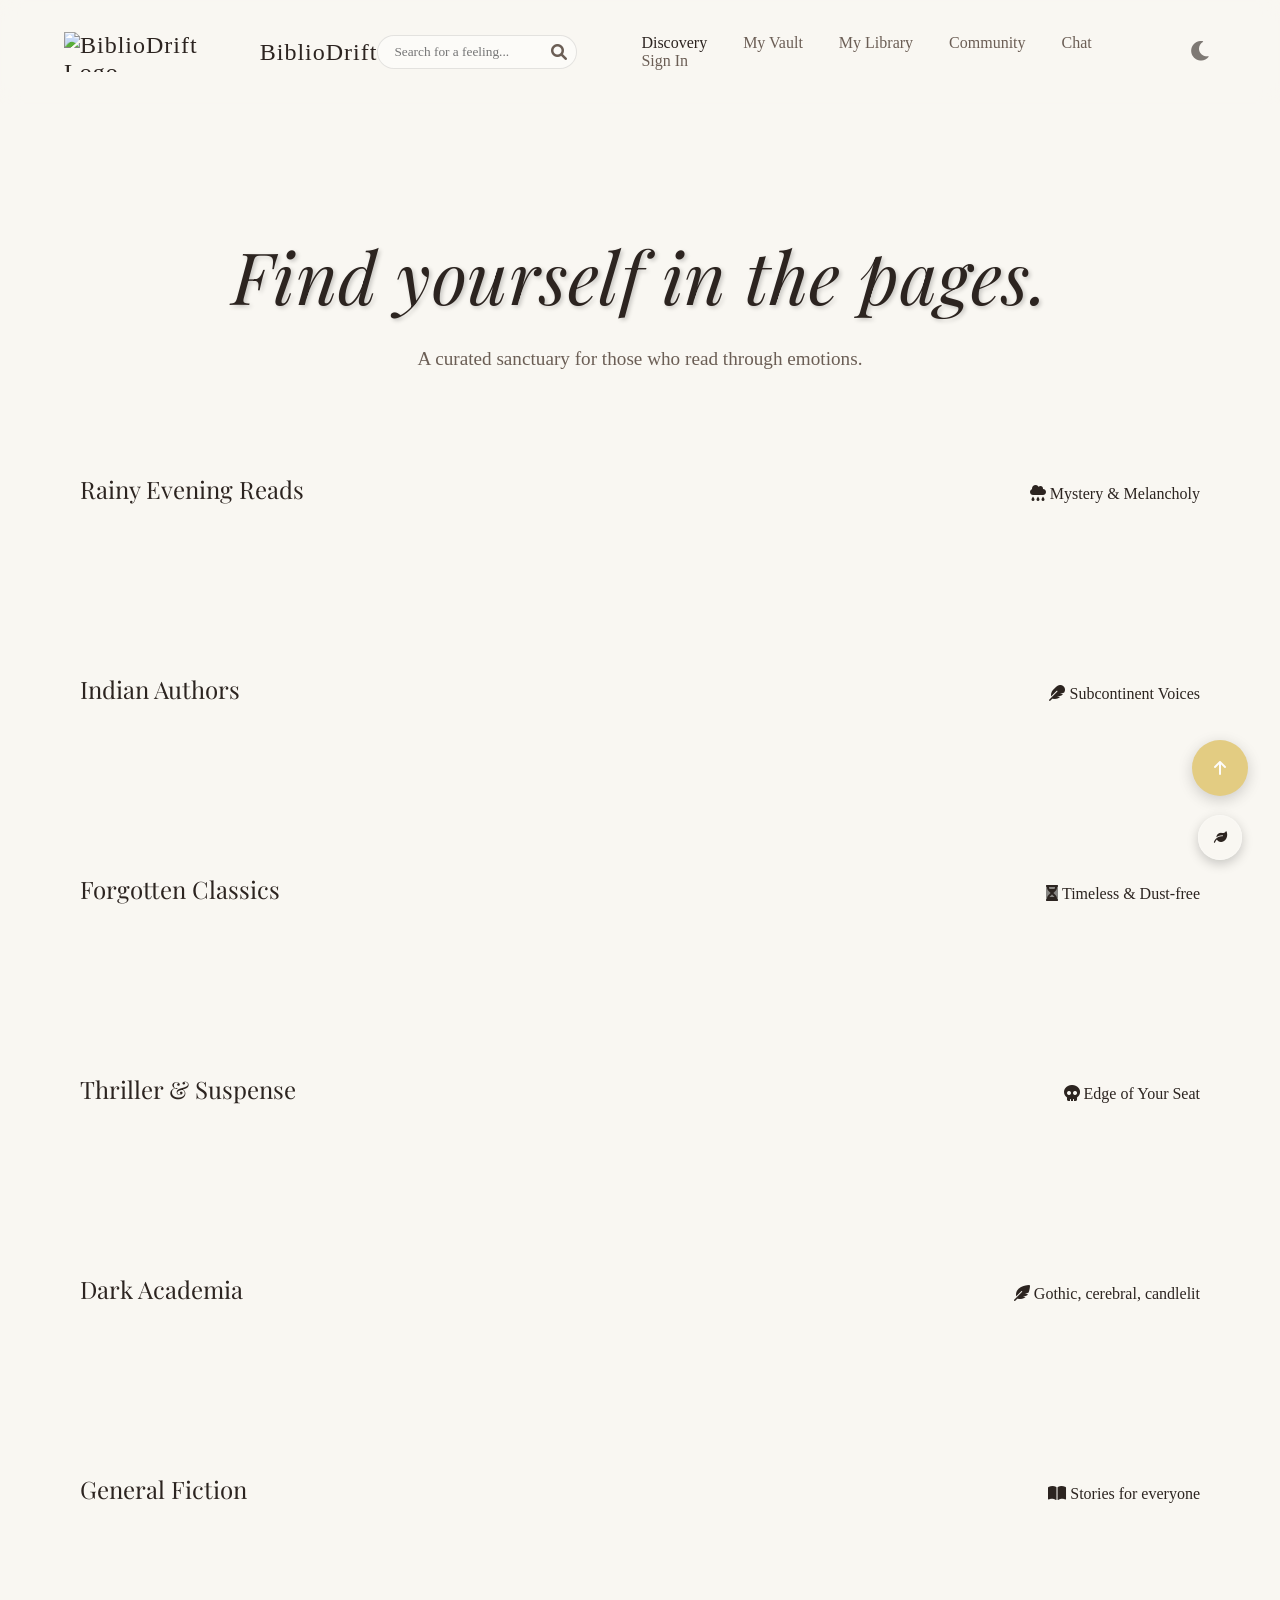
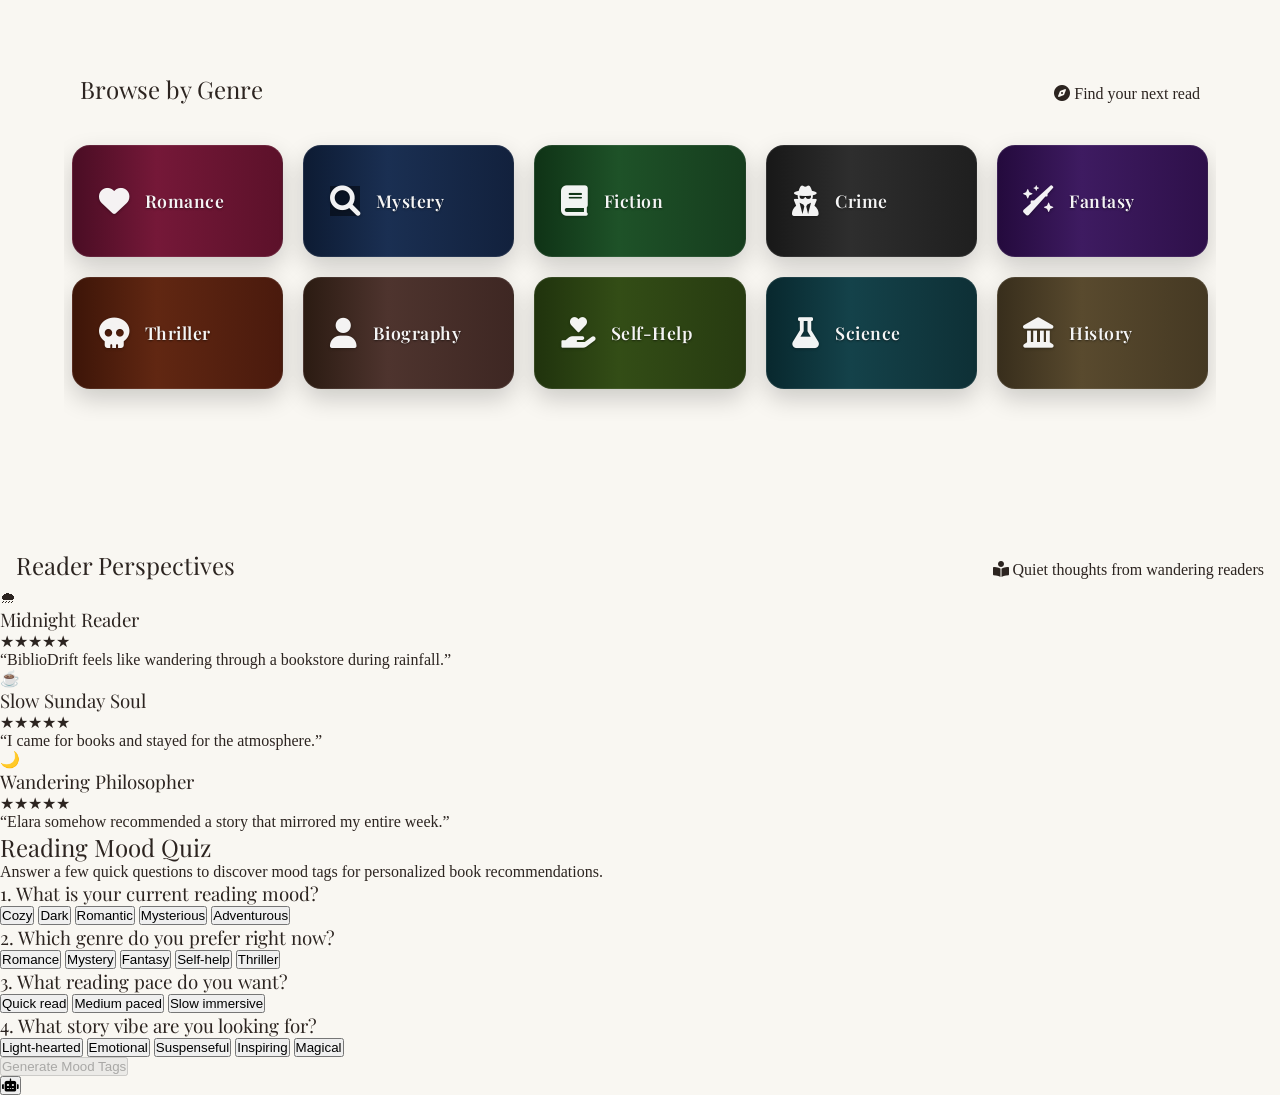
==== frontend/pages/app.html @ 12bb3b5e "Merge pull request #981 from aniket866/frame frontend/js/library-3d.js: Inefficient rendering loop u" ====
<!doctype html>
<html lang="en">

<head>
  <meta charset="UTF-8" />
  <script>
    (function () {
      const theme = localStorage.getItem('bibliodrift_theme');
      if (theme === 'night') {
        document.documentElement.setAttribute('data-theme', 'night');
      }
    })();
    document.addEventListener('DOMContentLoaded', function () {
      const btn = document.getElementById('themeToggle');
      if (!btn) {
        console.error('themeToggle button not found');
        return;
      }

      const icon = btn.querySelector('i');
      const STORAGE_KEY = 'bibliodrift_theme';

      function applyTheme(theme) {
        if (theme === 'night') {
          document.documentElement.setAttribute('data-theme', 'night');
          if (icon) icon.className = 'fa-solid fa-sun';
        } else {
          document.documentElement.removeAttribute('data-theme');
          if (icon) icon.className = 'fa-solid fa-moon';
        }

        localStorage.setItem(STORAGE_KEY, theme);
        if (typeof restoreTheme === 'function') restoreTheme();
        console.log('Theme applied:', theme);
      }

      // Load saved theme
      const savedTheme = localStorage.getItem(STORAGE_KEY) || 'light';
      applyTheme(savedTheme);

      // Toggle on click
      btn.addEventListener('click', function () {
        const current =
          document.documentElement.getAttribute('data-theme') === 'night'
            ? 'night'
            : 'light';

        const next = current === 'night' ? 'light' : 'night';
        applyTheme(next);
      });
    });
  </script>
  <script src="https://unpkg.com/dexie/dist/dexie.js"></script>
  <script src="../js/db.js"></script>

  <!-- <script src="../js/app.js"></script> -->
  <script src="https://cdnjs.cloudflare.com/ajax/libs/three.js/r128/three.min.js"></script>
  <script src="../js/library-3d.js"></script>
  <meta name="viewport" content="width=device-width, initial-scale=1.0" />
  <!-- SEO & Open Graph meta tags -->
  <meta name="description"
    content="BiblioDrift — Your mood-based book discovery app. Find your next read by how you feel, track your journey, and get AI-powered recommendations." />
  <meta property="og:type" content="website" />
  <meta property="og:url" content="https://bibliodrift-dm.netlify.app/" />
  <meta property="og:title" content="BiblioDrift | Find yourself in the pages" />
  <meta property="og:description"
    content="BiblioDrift — Your mood-based book discovery app. Find your next read by how you feel, track your journey, and get AI-powered recommendations." />
  <meta property="og:image" content="https://bibliodrift-dm.netlify.app/assets/images/og-banner.png" />
  <meta property="og:image:width" content="1200" />
  <meta property="og:image:height" content="630" />
  <title>BiblioDrift | Find yourself in the pages</title>
  <link rel="stylesheet" href="../css/style.css" />
  <link rel="stylesheet" href="../css/keyboard-shortcuts.css" />
  <link rel="stylesheet" href="../css/pwa.css">
  <link rel="manifest" href="../manifest.json">
  <!-- Fonts -->
  <link rel="preconnect" href="https://fonts.googleapis.com" />
  <link rel="preconnect" href="https://fonts.gstatic.com" crossorigin />
  <link
    href="https://fonts.googleapis.com/css2?family=Playfair+Display:ital,wght@0,400;0,600;1,400&family=Georgia&display=swap"
    rel="stylesheet" />
  <link rel="stylesheet" href="https://cdnjs.cloudflare.com/ajax/libs/font-awesome/6.0.0/css/all.min.css" />

  <!-- Security: DOMPurify for XSS prevention -->
  <script src="https://cdn.jsdelivr.net/npm/dompurify@3.0.6/dist/purify.min.js"></script>
  <link rel="icon" href="../assets/images/biblioDrift_favicon.png" type="image/png">
  <!-- PWA -->
  <meta name="theme-color" content="#2c2420">
  <meta name="apple-mobile-web-app-capable" content="yes">
  <meta name="apple-mobile-web-app-status-bar-style" content="black-translucent">
  <meta name="apple-mobile-web-app-title" content="BiblioDrift">
  <link rel="apple-touch-icon" href="../assets/images/biblioDrift_favicon.png">
</head>

<body>
  <div id="sc-glow-outer"></div>
  <div id="sc-glow-mid"></div>
  <div id="sc-glow-inner"></div>
  <div id="sc-dot"></div>
  <header>
    <a href="app.html" class="logo">
      <img style="height: 40px" src="../assets/images/biblioDrift_favicon.png" alt="BiblioDrift Logo"> BiblioDrift
    </a>
    <div class="header-controls">
      <div class="search-bar">
        <input type="text" id="searchInput" class="search-input" placeholder="Search for a feeling...">
        <i class="fa-solid fa-search search-icon" id="searchIcon"></i>
      </div>
      <nav class="nav-links">
        <div class="tooltip">
          <a href="app.html" class="active">Discovery</a>
          <span class="tooltip-text"><i class="fa-solid fa-wand-magic-sparkles"></i> Explore books</span>
        </div>
        <div class="tooltip">
          <a href="vault.html">My Vault</a>
          <span class="tooltip-text"><i class="fa-solid fa-vault"></i> My Vault</span>
        </div>
        <div class="tooltip">
          <a href="library.html">My Library</a>
          <span class="tooltip-text"><i class="fa-solid fa-book"></i> My Library</span>
        </div>
        <div class="tooltip">
           <a href="community-stories.html">Community</a>
           <span class="tooltip-text"><i class="fa-solid fa-pen-nib"></i> Community Stories</span>
        </div>
        <div class="tooltip">
          <a href="chat.html">Chat</a>
          <span class="tooltip-text"><i class="fa-solid fa-comments"></i> Chat</span>
        </div>
        <!-- DYNAMIC AUTH LINK -->
        <div class="tooltip">
          <a href="auth.html" id="navAuthLink">Sign In</a>
          <span class="tooltip-text" id="navAuthTooltip"><i class="fa-solid fa-key"></i> Access account</span>
        </div>
      </nav>
      <!-- Dark Mode Toggle Button -->
      <button id="themeToggle" class="btn-icon" title="Toggle Theme">
        <i class="fa-solid fa-moon"></i>
      </button>
    </div>
  </header>

  <main>
    <section class="hero">
      <h1>Find yourself in the pages.</h1>
      <p>A curated sanctuary for those who read through emotions.</p>
    </section>

    <!-- SEARCH RESULTS SECTION (Initially Hidden) -->
    <section id="search-results-section" class="curated-section" hidden>
      <div class="section-header">
        <h2 id="search-query-display">Search Results</h2>
        <span><i class="fa-solid fa-magnifying-glass"></i> Exploring your query</span>
      </div>
      <!-- Mood-Tag Filter Bar -->
      <div id="mood-filter-bar" class="mood-filter-bar" hidden>
        <div class="filter-label">Filter by mood:</div>
        <div class="filter-chips" id="filter-chips">
          <!-- Dynamically populated chips -->
        </div>
      </div>
      <div class="curated-row" id="search-results-grid">
        <!-- Dynamically Appended Books -->
      </div>
      <!-- NO-RESULTS EMPTY STATE -->
      <div id="no-results-state" role="status" aria-live="polite" style="display:none;">
        <div class="no-results-inner">
          <div class="no-results-icon-wrap">📭</div>
          <h3 class="no-results-title">No books found for this vibe.</h3>
          <p class="no-results-subtitle">The shelves came up empty — try drifting somewhere else.</p>
          <p class="no-results-label">Try one of these vibes</p>
          <div class="no-results-tags">
            <button class="mood-suggestion-tag" data-mood="rainy mystery">🌧️ rainy mystery</button>
            <button class="mood-suggestion-tag" data-mood="cozy fantasy">🍂 cozy fantasy</button>
            <button class="mood-suggestion-tag" data-mood="hopeful adventure">✨ hopeful adventure</button>
            <button class="mood-suggestion-tag" data-mood="quiet heartbreak">🌙 quiet heartbreak</button>
            <button class="mood-suggestion-tag" data-mood="dark academia">🕯️ dark academia</button>
          </div>
        </div>
      </div>
    </section>

    <!-- Curated Sections -->
    <section class="curated-section">
      <div class="section-header">
        <h2>Rainy Evening Reads</h2>
        <span><i class="fa-solid fa-cloud-rain"></i> Mystery & Melancholy</span>
      </div>
      <div class="curated-row" id="row-rainy"></div>
    </section>

    <section class="curated-section">
      <div class="section-header">
        <h2>Indian Authors</h2>
        <span><i class="fa-solid fa-feather"></i> Subcontinent Voices</span>
      </div>
      <div class="curated-row" id="row-indian"></div>
    </section>

    <section class="curated-section">
      <div class="section-header">
        <h2>Forgotten Classics</h2>
        <span><i class="fa-solid fa-hourglass"></i> Timeless & Dust-free</span>
      </div>
      <div class="curated-row" id="row-classics"></div>
    </section>

    <section class="curated-section">
      <div class="section-header">
        <h2>Thriller & Suspense</h2>
        <span><i class="fa-solid fa-skull"></i> Edge of Your Seat</span>
      </div>
    <div class="curated-row" id="row-thriller"></div>
    </section>

      
    
     
      
    

    <section class="curated-section">
      <div class="section-header">
        <h2>Dark Academia</h2>
        <span><i class="fa-solid fa-feather-pointed"></i> Gothic, cerebral, candlelit</span>
      </div>
      <div class="curated-row" id="row-dark-academia"></div>
    </section>

    <section class="curated-section">
      <div class="section-header">
        <h2>General Fiction</h2>
        <span><i class="fa-solid fa-book-open"></i> Stories for everyone</span>
      </div>
      <div class="curated-row" id="row-fiction"></div>
    </section>

    <!-- Genre Grid Section -->
    <section class="curated-section genre-section">
      <div class="section-header">
        <h2>Browse by Genre</h2>
        <span><i class="fa-solid fa-compass"></i> Find your next read</span>
      </div>
      <div class="genre-grid" id="genre-grid">
        <div class="genre-card" data-genre="romance"><i class="fa-solid fa-heart"></i><span>Romance</span></div>
        <div class="genre-card" data-genre="mystery"><i class="fa-solid fa-magnifying-glass"></i><span>Mystery</span>
        </div>
        <div class="genre-card" data-genre="fiction"><i class="fa-solid fa-book"></i><span>Fiction</span></div>
        <div class="genre-card" data-genre="crime"><i class="fa-solid fa-user-secret"></i><span>Crime</span></div>
        <div class="genre-card" data-genre="fantasy"><i class="fa-solid fa-wand-sparkles"></i><span>Fantasy</span></div>
        <div class="genre-card" data-genre="thriller"><i class="fa-solid fa-skull"></i><span>Thriller</span></div>
        <div class="genre-card" data-genre="biography"><i class="fa-solid fa-user"></i><span>Biography</span></div>
        <div class="genre-card" data-genre="self-help"><i
            class="fa-solid fa-hand-holding-heart"></i><span>Self-Help</span></div>
        <div class="genre-card" data-genre="science"><i class="fa-solid fa-flask"></i><span>Science</span></div>
        <div class="genre-card" data-genre="history"><i class="fa-solid fa-landmark"></i><span>History</span></div>
      </div>
    </section>

    <!-- Genre Modal -->
    <dialog id="genre-modal" class="genre-modal">
      <div class="genre-modal-content">
        <div class="genre-modal-header">
          <h2 id="genre-modal-title">Genre Books</h2>
          <button class="close-genre-modal" id="close-genre-modal"><i class="fa-solid fa-xmark"></i></button>
        </div>
        <div class="genre-modal-body">
          <div class="genre-books-grid" id="genre-books-grid"></div>
        </div>
      </div>
    </dialog>

    <!-- Book Details Modal -->
    <dialog id="book-details-modal" class="glass-modal">
      <div class="modal-content">
        <button class="close-modal-btn" id="closeModalBtn"><i class="fa-solid fa-xmark"></i></button>
        <div class="modal-body">
          <div class="modal-media"><img id="modal-img" src="" alt="Book Cover" /></div>
          <div class="modal-info">
            <h2 id="modal-title">Book Title</h2>
            <p id="modal-author" class="modal-subtitle">Author Name</p>
            <div class="ai-insight-box">
              <div class="ai-header"><i class="fa-solid fa-wand-magic-sparkles"></i><span>AI Insight</span></div>
              <div id="modal-summary">
                <div class="text-skeleton skeleton"></div>
                <div class="text-skeleton skeleton" style="width: 90%"></div>
                <div class="text-skeleton skeleton" style="width: 70%"></div>
              </div>
            </div>
            <!-- Added "Where to Buy" section -->
            <div class="purchase-links-box" style="margin-top: 15px;">
              <div class="purchase-header"><i class="fa-solid fa-cart-shopping"></i><span> Where to Buy</span></div>
              <div id="modal-purchase-links" class="purchase-links-container">
                <div class="text-skeleton skeleton"></div>
              </div>
            </div>
            <div class="modal-actions">
              <button id="modal-add-btn" class="btn-primary"><i class="fa-regular fa-heart"></i> Add to Library</button>
              <button id="modal-preview-btn" class="btn-secondary modal-preview-btn"><i class="fa-solid fa-book-open"></i> Preview</button>
              <button id="modal-share-btn" class="btn-secondary modal-share-btn"><i class="fa-solid fa-share-nodes"></i>
                Share</button>
              <button id="modal-mood-btn" class="btn-secondary"><i class="fa-solid fa-wand-magic-sparkles"></i> Explore
                Mood</button>
            </div>
          </div>
        </div>
      </div>
    </dialog>
  </main>
<section class="reader-perspectives">


  <div class="section-header">
    <h2>Reader Perspectives</h2>
    <span>
      <i class="fa-solid fa-book-open-reader"></i>
      Quiet thoughts from wandering readers
    </span>
  </div>

  <div class="perspective-grid">

    <div class="perspective-card">
      <div class="perspective-user">
        <div class="avatar-circle">🌧</div>

        <div>
          <h3>Midnight Reader</h3>
          <p class="stars">★★★★★</p>
        </div>
      </div>

      <p class="perspective-text">
        “BiblioDrift feels like wandering through a bookstore during rainfall.”
      </p>
    </div>

    <div class="perspective-card">
      <div class="perspective-user">
        <div class="avatar-circle">☕</div>

        <div>
          <h3>Slow Sunday Soul</h3>
          <p class="stars">★★★★★</p>
        </div>
      </div>

      <p class="perspective-text">
        “I came for books and stayed for the atmosphere.”
      </p>
    </div>

    <div class="perspective-card">
      <div class="perspective-user">
        <div class="avatar-circle">🌙</div>

        <div>
          <h3>Wandering Philosopher</h3>
          <p class="stars">★★★★★</p>
        </div>
      </div>

      <p class="perspective-text">
        “Elara somehow recommended a story that mirrored my entire week.”
      </p>
    </div>

  </div>

</section>

    <!-- Reading mood quiz section -->
    <section class="reading-mood-quiz" id="readingMoodQuiz">
      <div class="quiz-container">
        <h2>Reading Mood Quiz</h2>
        <p>
          Answer a few quick questions to discover mood tags for personalized book
          recommendations.
        </p>

        <div class="quiz-question">
          <h3>1. What is your current reading mood?</h3>
          <div class="quiz-options" data-question="mood">
            <button type="button" data-value="cozy">Cozy</button>
            <button type="button" data-value="dark">Dark</button>
            <button type="button" data-value="romantic">Romantic</button>
            <button type="button" data-value="mysterious">Mysterious</button>
            <button type="button" data-value="adventurous">Adventurous</button>
          </div>
        </div>

        <div class="quiz-question">
          <h3>2. Which genre do you prefer right now?</h3>
          <div class="quiz-options" data-question="genre">
            <button type="button" data-value="romance">Romance</button>
            <button type="button" data-value="mystery">Mystery</button>
            <button type="button" data-value="fantasy">Fantasy</button>
            <button type="button" data-value="self-help">Self-help</button>
            <button type="button" data-value="thriller">Thriller</button>
          </div>
        </div>

        <div class="quiz-question">
          <h3>3. What reading pace do you want?</h3>
          <div class="quiz-options" data-question="pace">
            <button type="button" data-value="quick-read">Quick read</button>
            <button type="button" data-value="medium-paced">Medium paced</button>
            <button type="button" data-value="slow-immersive">Slow immersive</button>
          </div>
        </div>

        <div class="quiz-question">
          <h3>4. What story vibe are you looking for?</h3>
          <div class="quiz-options" data-question="vibe">
            <button type="button" data-value="light-hearted">Light-hearted</button>
            <button type="button" data-value="emotional">Emotional</button>
            <button type="button" data-value="suspenseful">Suspenseful</button>
            <button type="button" data-value="inspiring">Inspiring</button>
            <button type="button" data-value="magical">Magical</button>
          </div>
        </div>

        <button type="button" id="generateMoodTags" class="generate-tags-btn" disabled>
          Generate Mood Tags
        </button>

        <div class="quiz-results" id="quizResults" hidden>
          <h3>Your Reading Mood Tags</h3>
          <div class="mood-tags" id="moodTags"></div>
          <button type="button" id="retakeQuiz" class="retake-quiz-btn">
            Retake Quiz
          </button>
        </div>
      </div>
    </section>


  <!--The footer is being called usingt footer.js.-->
  <script src="../js/config.js"></script>
  <script src="../js/security.js"></script>
  <script src="../js/app.js"></script>
  <script src="https://cdnjs.cloudflare.com/ajax/libs/html2canvas/1.4.1/html2canvas.min.js"></script>
  <script src="../js/book-preview.js"></script>
  <script src="../js/pwa.js"></script>
  <script src="../js/footer.js"></script>
  <script src="../script/header-scroll.js"></script>
  <script src="../js/theme-manager.js"></script>
  <script src="../js/ambient.js"></script>

  <!-- Back to Top Button -->
  <button id="backToTop" class="btn-icon back-to-top" title="Back to Top"
    onclick="window.scrollTo({top: 0, behavior: 'smooth'});">
    <i class="fa-solid fa-arrow-up"></i>
  </button>

  <!-- Ambient Sanctuary UI -->
  <div class="ambient-sanctuary">
    <button id="ambientToggle" title="Ambient Sanctuary" aria-expanded="false" aria-controls="ambientPanel">
      <i class="fa-solid fa-leaf"></i>
    </button>
    
    <div id="ambientPanel" class="ambient-panel">
      <h3 style="color: var(--text-main) !important;">Ambient Sanctuary</h3>
      
      <div class="ambient-option">
        <span style="color: var(--text-main) !important;"><i class="fa-solid fa-cloud-rain"></i> Rainy Evening</span>
        <label class="switch">
          <input type="checkbox" id="rainToggle">
          <span class="slider"></span>
        </label>
      </div>
      
      <div class="ambient-option">
        <span style="color: var(--text-main) !important;"><i class="fa-solid fa-fire"></i> Cozy Fireplace</span>
        <label class="switch">
          <input type="checkbox" id="fireToggle">
          <span class="slider"></span>
        </label>
      </div>

      <div class="ambient-option">
        <span style="color: var(--text-main) !important;"><i class="fa-solid fa-rocket"></i> Space Drift</span>
        <label class="switch">
          <input type="checkbox" id="spaceToggle">
          <span class="slider"></span>
        </label>
      </div>

      <div class="ambient-option">
        <span style="color: var(--text-main) !important;"><i class="fa-solid fa-train"></i> Night Train</span>
        <label class="switch">
          <input type="checkbox" id="trainToggle">
          <span class="slider"></span>
        </label>
      </div>

      <div class="ambient-option">
        <span style="color: var(--text-main) !important;"><i class="fa-solid fa-tree"></i> Forest Cabin</span>
        <label class="switch">
          <input type="checkbox" id="forestToggle">
          <span class="slider"></span>
        </label>
      </div>

      <div class="ambient-option">
        <span style="color: var(--text-main) !important;"><i class="fa-solid fa-wand-sparkles"></i> Magic Realm</span>
        <label class="switch">
          <input type="checkbox" id="magicToggle">
          <span class="slider"></span>
        </label>
      </div>

      <div class="ambient-option">
        <span style="color: var(--text-main) !important;"><i class="fa-solid fa-torii-gate"></i> Wisteria Night</span>
        <label class="switch">
          <input type="checkbox" id="animeToggle">
          <span class="slider"></span>
        </label>
      </div>

      <div class="ambient-option">
        <span style="color: var(--text-main) !important;"><i class="fa-solid fa-water"></i> Calm Ocean Waves</span>
        <label class="switch">
          <input type="checkbox" id="oceanToggle">
          <span class="slider"></span>
        </label>
      </div>
      <div class="ambient-option">
        <span style="color: var(--text-main) !important;"><i class="fa-solid fa-bolt"></i> Stormy Rain</span>
        <label class="switch">
          <input type="checkbox" id="stormToggle">
          <span class="slider"></span>
        </label>
      </div>
      <div class="volume-control">
        <label for="ambientVolume" style="color: var(--text-main) !important;"><i class="fa-solid fa-volume-high"></i>
          Volume</label>
        <div class="range-wrap">
          <div class="range-track" aria-hidden="true"></div>
          <div class="range-fill" aria-hidden="true"></div>
          <input type="range" id="ambientVolume" min="0" max="1" step="0.1" value="0.5" style="width: 100%;">
        </div>
      </div>
    </div>
  </div>

  <script src="../js/ambient.js"></script>
  <script src="../js/security.js"></script>
  <script src="../js/pwa.js"></script>
  <!-- AI Chatbot Widget -->
  <div id="ai-chatbot-widget" class="chatbot-widget">
    <button id="chatbot-toggle-btn" class="chatbot-toggle-btn" title="Chat with Elara">
      <i class="fa-solid fa-robot"></i>
    </button>
    <div id="chatbot-window" class="chatbot-window hidden">
      <div class="chatbot-header">
        <div class="chatbot-bot-info">
          <div class="chatbot-avatar"><i class="fa-solid fa-wand-magic-sparkles"></i></div>
          <div class="chatbot-name-status">
            <h4>Elara</h4>
            <span class="chatbot-status">The Bookseller</span>
          </div>
        </div>
        <button id="chatbot-close-btn" class="chatbot-close-btn"><i class="fa-solid fa-times"></i></button>
      </div>
      <div id="chatbot-messages" class="chatbot-messages">
        <div class="chat-message bot-message">
          <p>Hello, wanderer. What kind of story are you looking for today?</p>
        </div>
      </div>
      <div class="chatbot-input-area">
        <input type="text" id="chatbot-input" placeholder="Describe a mood, setting, or feeling...">
        <button id="chatbot-send-btn" class="chatbot-send-btn"><i class="fa-solid fa-paper-plane"></i></button>
      </div>
    </div>
  </div>
  <script src="../js/chatbot.js"></script>

</body>

</html>
---- frontend/css/style.css ----
:root {
    /* Fix: WCAG AA Contrast Floor - Issue #534 */
.glass-panel,
.book-tooltip,
.book-detail-modal,
[class*="glass"] {
    background: rgba(0, 0, 0, 0.45) !important;
    backdrop-filter: blur(12px);
    -webkit-backdrop-filter: blur(12px);
}
    /* Day Theme (Default) */
    --bg-color: #f9f7f2;
    --header-bg: rgba(249, 247, 242, 0.8);
    --text-main: #2c2420;
    --text-muted: #6b5e55;
    --accent-gold: #d4af37;
    --wood-dark: #5d4037;
    --wood-light: #8d6e63;
    --glass-bg: rgba(255, 255, 255, 0.1);
    --glass-border: rgba(255, 255, 255, 0.2);
    --shadow-soft: 0 10px 30px rgba(0, 0, 0, 0.05);
    --input-bg: rgba(255, 255, 255, 0.5);
    --input-border: rgba(0, 0, 0, 0.1);
    --book-bg: #fff;
    --paper-color: #fffdf9;

    /* Vibe Colors */
    --vibe-mystery: #78909c;
    --vibe-romance: #ef9a9a;
    --vibe-classic: #a1887f;

    /* Dimensions */
    --book-width: 160px;
    --book-height: 240px;
    --book-thick: 40px;
}

[data-theme="night"] {
    /* Night Theme (Dark Wood) */
    --bg-color: #1e1a18;
    --header-bg: rgba(30, 26, 24, 0.85);
    --text-main: #e0d5cb;
    --text-muted: #a89a8e;
    --accent-gold: #fccb4e;
    --wood-dark: #3e2723;
    --wood-light: #5d4037;
    --glass-bg: rgba(0, 0, 0, 0.3);
    --glass-border: rgba(255, 255, 255, 0.05);
    --shadow-soft: 0 10px 40px rgba(0, 0, 0, 0.4);
    --input-bg: rgba(0, 0, 0, 0.2);
    --input-border: rgba(255, 255, 255, 0.1);
    --book-bg: #2c2420;
    --paper-color: #e0d5cb;
}

* {
    box-sizing: border-box;
    margin: 0;
    padding: 0;
}

html {
    scroll-behavior: smooth;
    transition: background-color 0.4s ease, color 0.4s ease;
}

body {
    background-color: var(--bg-color);
    color: var(--text-main);
    font-family: "Georgia", serif;
    /* Classic serif for books */
    overflow-x: hidden;
    min-height: 100vh;
    transition: background-color 0.4s ease, color 0.4s ease, border-color 0.4s ease, box-shadow 0.4s ease;
}

/* Explicit night-mode overrides — bulletproof fallback */
[data-theme="night"] body,
html[data-theme="night"],
html[data-theme="night"] body {
    background-color: #1e1a18 !important;
    color: #fff5f5 !important;
}

[data-theme="night"] header {
    background: rgba(30, 26, 24, 0.85) !important;
}

[data-theme="night"] .search-input,
[data-theme="night"] input {
    background: rgba(0, 0, 0, 0.2) !important;
    color: #e0d5cb !important;
    border-color: rgba(255, 255, 255, 0.1) !important;
}


/* Global Wooden Scrollbar Styling */
::-webkit-scrollbar {
    width: 12px;
}

::-webkit-scrollbar-track {
    background: var(--bg-color);
}

::-webkit-scrollbar-thumb {
    background: linear-gradient(180deg, var(--wood-dark), var(--wood-light));
    border-radius: 6px;
    border: 2px solid var(--bg-color);
}

::-webkit-scrollbar-thumb:hover {
    background: linear-gradient(180deg, var(--wood-light), var(--wood-dark));
    box-shadow: inset 0 0 6px rgba(0, 0, 0, 0.3);
}

h1,
h2,
h3 {
    font-weight: normal;
    font-family: "Playfair Display", serif;
    /* Elegant headings */
}

/* --- Layout --- */
header {
    padding: 2rem 4rem;
    display: flex;
    justify-content: space-between;
    align-items: center;
    position: sticky;
    top: 0;
    z-index: 100;
    background: var(--header-bg);
    backdrop-filter: blur(10px);
    transition: background-color 0.4s ease, color 0.4s ease, backdrop-filter 0.4s ease;
}

.header-controls {
    display: flex;
    align-items: center;
    gap: 2rem;
}

.search-bar {
    position: relative;
    display: flex;
    align-items: center;
}

.search-input {
    background: var(--input-bg);
    border: 1px solid var(--input-border);
    padding: 0.5rem 1rem;
    border-radius: 20px;
    font-family: "Georgia", serif;
    width: 200px;
    transition: all 0.4s ease;
    outline: none;
    color: var(--text-main);
}

.search-input:focus {
    background: var(--book-bg);
    width: 300px;
    box-shadow: var(--shadow-soft);
}

.search-icon {
    position: absolute;
    right: 10px;
    color: var(--text-muted);
    cursor: pointer;
    transition: color 0.3s ease;
}

.search-icon:hover {
    color: var(--text-main);
}

.logo {
    font-size: 1.5rem;
    letter-spacing: 1px;
    color: var(--text-main);
    text-decoration: none;
    display: flex;
    align-items: center;
    gap: 0.5rem;
}

.nav-links a {
    text-decoration: none;
    color: var(--text-muted);
    margin-left: 2rem;
    transition: color 0.3s ease;
}

.nav-links a:hover,
.nav-links a.active {
    color: var(--text-main);
}

/* === ANIMATED HOVER TOOLTIPS FOR NAVIGATION (NEW) === */
.tooltip {
    position: relative;
    display: inline-block;
}

.tooltip-text {
    position: absolute;
    left: 50%;
    bottom: calc(100% + 8px);
    transform: translateX(-50%) scale(0.95) translateY(6px);
    padding: 10px 14px;
    background: #fffaf3;
    color: #2b2b2b;
    font-size: 13px;
    font-weight: 500;
    white-space: nowrap;
    border-radius: 10px;
    box-shadow: 0 8px 20px rgba(0, 0, 0, 0.15);
    border: 1px solid rgba(0, 0, 0, 0.08);
    opacity: 0;
    visibility: hidden;
    pointer-events: none;
    transition: all 0.25s ease;
    z-index: 9999;
}

.tooltip-text::after {
    content: "";
    position: absolute;
    top: 100%;
    left: 50%;
    transform: translateX(-50%) rotate(45deg);
    width: 12px;
    height: 12px;
    background: #fffaf3;
    border-left: 1px solid rgba(0, 0, 0, 0.08);
    border-bottom: 1px solid rgba(0, 0, 0, 0.08);
}

.tooltip:hover .tooltip-text {
    opacity: 1;
    visibility: visible;
    transform: translateX(-40%) scale(1) translateY(0);
}

.tooltip-text i {
    margin-right: 5px;
    color: var(--accent-gold);
}

main {
    padding: 2rem 4rem;
    max-width: 1400px;
    margin: 0 auto;
    width: 100%;
    overflow-x: hidden;
}

/* --- Hero --- */
.hero {
    text-align: center;
    padding: 6rem 1rem;
    animation: heroFade 1s ease-out;
}

@keyframes heroFade {
    from {
        opacity: 0;
        transform: translateY(15px);
    }

    to {
        opacity: 1;
        transform: translateY(0);
    }
}


.hero h1 {
    font-size: clamp(2.5rem, 8vw, 4.5rem);
    margin-bottom: 1.5rem;
    font-style: italic;
    line-height: 1.2;
    letter-spacing: 0.5px;
    text-shadow: 2px 2px 4px rgba(0, 0, 0, 0.2);
}

.hero p {
    color: var(--text-muted);
    font-size: 1.2rem;
    line-height: 1.8;
    max-width: 55ch;
    margin: 0 auto;
}

/* --- Curated Tables (Horizontal Scroll) --- */
.curated-section {
    margin-bottom: 6rem;
    width: 100%;
    overflow-x: hidden;
}

.section-header {
    margin: 0 1rem 0.5rem 1rem;
    display: flex;
    justify-content: space-between;
    align-items: baseline;
    flex-wrap: wrap;
    gap: 1rem
    justify-content space-between;
    align-items: baseline;
}

.curated-row {
    display: flex;
    gap: 3rem;
    padding: 2rem 1rem;
    overflow-x: auto;
    overflow-y: hidden;
    /* Allow horizontal scrolling on mobile */
    perspective: 1000px;
    -webkit-overflow-scrolling: touch;
    scroll-behavior: smooth;
    flex-wrap: nowrap;
}

/* --- 3D Book Component --- */
.book-scene {
    width: var(--book-width);
    height: var(--book-height);
    perspective: 1000px;
    cursor: pointer;
    flex-shrink: 0;
    min-width: var(--book-width);
}

.book {
    width: 100%;
    height: 100%;
    position: relative;
    transform-style: preserve-3d;
    /* Bouncy cozy feel */
    transform-origin: center center -20px;
    /* Pivot inside the book */
    animation: floatIn 0.8s ease-out backwards;
}

@keyframes floatIn {
    from {
        opacity: 0;
        transform: translateY(50px) scale(0.9);
    }

    to {
        opacity: 1;
        transform: translateY(0) scale(1);
    }
}

.book.flipped {
    transform: rotateY(180deg) scale(1.2) translateZ(50px);
    /* Expand and bring closer */
    z-index: 100;
}

/* Book Faces */
.book__face {
    position: absolute;
    width: 100%;
    height: 100%;
    backface-visibility: hidden;
    /* Hide back when front is clear */
    border-radius: 4px 8px 8px 4px;
    box-shadow: 5px 5px 15px rgba(0, 0, 0, 0.15);
}

.book__face--front {
    background: var(--book-bg);
    transform: rotateY(0deg);
    z-index: 2;
}

.book__face--front img {
    width: 100%;
    height: 100%;
    object-fit: cover;
    border-radius: 4px 8px 8px 4px;
}

.book__face--back {
    transform: rotateY(180deg);
    background: var(--paper-color);
    /* Paper color */
    padding: 1.5rem;
    display: flex;
    flex-direction: column;
    justify-content: space-between;
    border: 1px solid var(--glass-border);
    z-index: 1;
    color: #2c2420;
    /* Keep text dark for paper feel even in night mode */
}

/* The Spine */
.book__face--spine {
    position: absolute;
    width: var(--book-thick);
    height: 100%;
    left: 0;
    top: 0;
    transform: rotateY(-90deg) translateZ(calc(var(--book-thick) / 2));
}

/* Improved 3D Box Model */
/* Re-defining .book for proper thickness volume */
.book {
    transform-origin: center center -20px;
    /* Pivot inside the book */
}

.book__face--front {
    transform: translateZ(20px);
}

.book__face--back {
    transform: rotateY(180deg) translateZ(20px);
}

.book__face--spine {
    width: 40px;
    height: 100%;
    background: #333;
    /* Default spine color */
    transform: rotateY(-90deg) translateZ(20px);
    /* Adjust positioning to be flush left of front face */
    left: -20px;
    /* Half thickness */
}

.book__face--right {
    /* Pages */
    width: 40px;
    height: 100%;
    background: linear-gradient(to right, #fff, #f0f0f0 20%, #fff 40%);
    transform: rotateY(90deg) translateZ(140px);
    /* Width - half thickness */
    left: auto;
    right: -20px;
}

/* Hover Effect: Pull out */
.book-scene:hover .book:not(.flipped) {
    transform: translateZ(30px) translateY(-10px) rotateY(-10deg);
}

/* Glassmorphism Overlay (Quick view) */
.glass-overlay {
    position: absolute;
    bottom: 10px;
    left: 10px;
    right: 10px;
    background: rgba(255, 255, 255, 0.7);
    backdrop-filter: blur(8px);
    padding: 0.5rem;
    border-radius: 6px;
    opacity: 0;
    transform: translateY(10px);
    transition: all 0.3s ease;
    pointer-events: none;
    /* Let clicks pass to book */
}

.book-scene:hover .glass-overlay {
    opacity: 1;
    transform: translateY(0);
}

/* Back of book content */
.handwritten-note {
    font-family: "Courier New", Courier, monospace;
    /* Placeholder for handwriting font */
    color: var(--text-muted);
    font-size: 0.9rem;
    line-height: 1.4;
    background: #fffdc2;
    padding: 10px;
    transform: rotate(-2deg);
    box-shadow: 2px 2px 5px rgba(0, 0, 0, 0.1);
    margin-bottom: 1rem;
}

/* Read details Button */
.read-details-btn {
    background-color: #3e2723; 
    color: #fffdf9;
    border: 1px solid var(--accent-gold);
    padding: 6px 16px; 
    border-radius: 6px;
    font-family: 'Playfair Display', 'Georgia', serif;
    font-size: 0.82rem;
    cursor: pointer;
    display: flex;
    align-items: center;
    justify-content: center;
    gap: 6px; 
    margin: 8px auto 14px auto;
    width: 96%; 
    box-shadow: 0 3px 6px rgba(0, 0, 0, 0.15);
    transition: background-color 0.2s ease-in-out;
    white-space: nowrap; 
}

.read-details-btn:hover {
    background-color: #5d4037;
}

.book__face--back .book-actions {
    justify-content: space-around;
    padding: 0 10px;
    width: 100%;
    margin-bottom: -6px;
}

.book-actions {
    display: flex;
    gap: 0.35rem;
    justify-content: center;
    align-items: center;
    width: 100%;
}

.btn-icon {
    border: none;
    background: none;
    cursor: pointer;
    font-size: 1rem;
    padding: 0.15rem 0.25rem;
    opacity: 0.6;
    transition: opacity 0.2s, transform 0.12s;
}

.btn-icon:hover {
    opacity: 1;
    transform: scale(1.08);
}

/* --- Virtual Shelves --- */
.shelves-container {
    width: 100%;
    overflow-x: hidden;
    display: flex;
    flex-direction: column;
    gap: 4rem;
    padding: 2rem 0;
}

.shelf-row {
    position: relative;
    padding: 0 2rem 1.5rem 2rem;
    /* Realistic Wood Texture Gradient */
    background:
        repeating-linear-gradient(90deg,
            transparent 0,
            transparent 4px,
            rgba(0, 0, 0, 0.02) 5px,
            transparent 10px),
        linear-gradient(to bottom, #5d4037 0%, #3e2723 100%);
    border-bottom: 25px solid #281a15;
    /* Thicker front lip */
    border-radius: 4px;
    box-shadow:
        0 20px 20px -10px rgba(0, 0, 0, 0.3),
        inset 0 2px 20px rgba(0, 0, 0, 0.2);
    display: flex;
    align-items: flex-end;
    gap: 1.5rem;
    /* More spacing for expanded books */
    min-height: 280px;
    flex-wrap: nowrap;
    overflow-x: auto;
    -webkit-overflow-scrolling: touch;
}

.shelf-row::after {
    /* Depth shadow on wall behind books */
    content: "";
    position: absolute;
    bottom: 25px;
    /* Above bottom lip */
    left: 0;
    right: 0;
    height: 100%;
    z-index: -1;
    background: linear-gradient(to bottom,
            rgba(0, 0, 0, 0.1),
            rgba(0, 0, 0, 0.4));
    pointer-events: none;
}

.shelf-label {
    position: absolute;
    top: -20px;
    left: 0;
    font-size: 1.2rem;
    color: var(--wood-light);
    font-style: italic;
}

/* --- Mood Analysis Styles --- */

/* Mood Tags on Book Covers */
.mood-tags {
    position: absolute;
    top: 5px;
    left: 5px;
    display: flex;
    flex-direction: column;
    gap: 2px;
}

.mood-tag {
    background: rgba(0, 0, 0, 0.7);
    color: white;
    padding: 2px 6px;
    border-radius: 10px;
    font-size: 0.7rem;
    font-weight: bold;
    text-transform: capitalize;
}

/* Mood-specific colors */
.mood-cozy {
    background: #8d6e63 !important;
}

.mood-dark {
    background: #424242 !important;
}

.mood-mysterious {
    background: #5e35b1 !important;
}

.mood-romantic {
    background: #e91e63 !important;
}

.mood-adventurous {
    background: #ff5722 !important;
}

.mood-melancholy {
    background: #607d8b !important;
}

.mood-uplifting {
    background: #4caf50 !important;
}

.mood-intense {
    background: #f44336 !important;
}

.mood-whimsical {
    background: #9c27b0 !important;
}

.mood-thought-provoking {
    background: #795548 !important;
}

/* Glass overlay mood tags */
.glass-mood-tags {
    margin-top: 0.5rem;
    display: flex;
    gap: 0.25rem;
    flex-wrap: wrap;
}

.glass-mood-tag {
    background: rgba(255, 255, 255, 0.3);
    padding: 1px 4px;
    border-radius: 8px;
    font-size: 0.6rem;
    text-transform: capitalize;
}

/* Back of book mood analysis */
.mood-analysis {
    margin-top: 1rem;
    padding-top: 0.5rem;
    border-top: 1px solid rgba(0, 0, 0, 0.1);
}

.mood-tags-back {
    display: flex;
    gap: 0.25rem;
    flex-wrap: wrap;
    margin-top: 0.25rem;
}

.mood-tag-small {
    background: var(--accent-gold);
    color: white;
    padding: 1px 4px;
    border-radius: 6px;
    font-size: 0.6rem;
    text-transform: capitalize;
}

/* Mood Analysis Modal */
.mood-modal {
    position: fixed;
    top: 0;
    left: 0;
    width: 100%;
    height: 100%;
    background: rgba(0, 0, 0, 0.7);
    display: flex;
    justify-content: center;
    align-items: center;
    z-index: 1000;
    backdrop-filter: blur(5px);
}

.mood-modal-content {
    background: var(--book-bg);
    border-radius: 12px;
    max-width: 500px;
    width: 90%;
    max-height: 80vh;
    overflow-y: auto;
    box-shadow: var(--shadow-soft);
    border: 1px solid var(--glass-border);
    display: flex;
    flex-direction: column;
}

.mood-modal-header {
    padding: 1.5rem;
    border-bottom: 1px solid var(--glass-border);
    display: flex;
    justify-content: space-between;
    align-items: center;
}

.mood-modal-header h3 {
    margin: 0;
    color: var(--text-main);
}

.close-modal {
    background: none;
    border: none;
    font-size: 1.5rem;
    cursor: pointer;
    color: var(--text-muted);
    padding: 0;
    width: 30px;
    height: 30px;
    display: flex;
    align-items: center;
    justify-content: center;
}

.close-modal:hover {
    color: var(--text-main);
}

.mood-modal-body {
    padding: 1.5rem;
}

.mood-section {
    margin-bottom: 1.5rem;
}

.mood-section h4 {
    margin: 0 0 0.5rem 0;
    color: var(--text-main);
    font-size: 1rem;
}

/* Sentiment Bar */
.sentiment-bar {
    width: 100%;
    height: 8px;
    background: #e0e0e0;
    border-radius: 4px;
    overflow: hidden;
    margin: 0.5rem 0;
}

.sentiment-fill {
    height: 100%;
    background: linear-gradient(to right, #f44336, #ff9800, #4caf50);
    transition: width 0.3s ease;
}

/* Large mood tags in modal */
.mood-tags-large {
    display: flex;
    gap: 0.5rem;
    flex-wrap: wrap;
}

.mood-tag-large {
    padding: 0.5rem 1rem;
    border-radius: 20px;
    font-size: 0.9rem;
    font-weight: bold;
    color: white;
    text-transform: capitalize;
}

/* Vibe quote styling */
.vibe-quote {
    background: var(--paper-color);
    padding: 1rem;
    border-radius: 8px;
    font-style: italic;
    color: #2c2420;
    border-left: 4px solid var(--accent-gold);
    margin: 0.5rem 0;
}

/* Mood button in book actions */
.mood-btn {
    color: var(--accent-gold) !important;
}

.mood-btn:hover {
    color: var(--wood-dark) !important;
    transform: scale(1.1);
}

/* Responsive mood modal */
@media (max-width: 768px) {
    .mood-modal-content {
        width: 95%;
        margin: 1rem;
    }

    .mood-tags-large {
        flex-direction: column;
    }

    .mood-tag-large {
        text-align: center;
    }
}

/* Utilities */
.hidden {
    display: none !important;
}

/* --- Constellation View --- */
.constellation-container {
    width: 100%;
    min-height: 600px;
    margin-top: 2rem;
    position: relative;
    border-radius: 12px;
    overflow: hidden;
    animation: fadeIn 0.5s ease;
}

.view-toggles button {
    cursor: pointer;
    transition: all 0.3s ease;
}

.view-toggles .active-view {
    box-shadow: 0 4px 15px rgba(0, 0, 0, 0.2);
    transform: scale(1.05);
}

.fade-in {
    animation: fadeIn 1s ease;
}

@keyframes fadeIn {
    from {
        opacity: 0;
        transform: translateY(10px);
    }

    to {
        opacity: 1;
        transform: translateY(0);
    }
}

/* Theme Toggle Button Enhancement */
#themeToggle {
    font-size: 1.4rem;
    color: var(--text-main);
    cursor: pointer;
    transition:
        transform 0.3s ease,
        color 0.3s ease;
}

#themeToggle:hover {
    transform: rotate(15deg) scale(1.1);
    color: var(--accent-gold);
}


.footer {
    min-height: 120px;
    width: 100%;
    background-color: #222;
    display: flex;
    flex-direction: column;
    justify-content: center;
    align-items: center;
    gap: 1.2rem;
    padding: 2rem 0;
    margin-top: 4rem;
}

.social_icons {
    display: flex;
    gap: 2rem;
    z-index: 999;
}

.social_icons a {
    color: var(--accent-gold);
    font-size: 2rem;
    transition:
        transform 0.3s ease,
        color 0.3s ease;
    text-decoration: none;
}

.social_icons a:hover {
    color: white;
    transform: translateY(-5px);
}

.reading-progress {
    margin-top: 0.75rem;
    opacity: 0.85;
}

.progress-slider {
    width: 100%;
    accent-color: var(--accent-gold);
}

.reading-progress small {
    font-size: 0.7rem;
    opacity: 0.7;
}

/* --- Glass Modal --- */
.glass-modal {
    margin: auto;
    width: 90%;
    max-width: 900px;
    background: transparent;
    border: none;
    padding: 0;
    overflow: visible;
    max-height: 95vh;
}

.glass-modal::backdrop {
    background: rgba(0, 0, 0, 0.4);
    backdrop-filter: blur(5px);
}

.modal-content {
    background: rgba(255, 255, 255, 0.65);
    backdrop-filter: blur(20px);
    -webkit-backdrop-filter: blur(20px);
    border: 1px solid var(--glass-border);
    border-radius: 20px;
    box-shadow: 0 25px 50px -12px rgba(0, 0, 0, 0.25);
    padding: 2.5rem;
    position: relative;
    overflow: hidden;
    overflow-y: auto;
    animation: modalIn 0.4s cubic-bezier(0.175, 0.885, 0.32, 1.275);
    max-height: 90vh;
}

[data-theme="night"] .modal-content {
    background: rgba(30, 26, 24, 0.8);
    border: 1px solid rgba(255, 255, 255, 0.1);
}

@keyframes modalIn {
    from {
        opacity: 0;
        transform: scale(0.9) translateY(20px);
    }

    to {
        opacity: 1;
        transform: scale(1) translateY(0);
    }
}

.close-modal-btn {
    position: absolute;
    top: 1.5rem;
    right: 1.5rem;
    background: var(--glass-bg);
    border: none;
    width: 2.5rem;
    height: 2.5rem;
    border-radius: 50%;
    cursor: pointer;
    font-size: 1.2rem;
    color: var(--text-muted);
    transition: all 0.2s;
    display: flex;
    justify-content: center;
    align-items: center;
    z-index: 10;
}

.close-modal-btn:hover {
    background: var(--accent-gold);
    color: #fff;
    transform: rotate(90deg);
}

.modal-body {
    display: grid;
    grid-template-columns: 300px 1fr;
    gap: 3rem;
}

.modal-media {
    display: flex;
    justify-content: center;
    align-items: center;
}

.modal-media img {
    width: 100%;
    height: auto;
    border-radius: 12px;
    box-shadow: 10px 10px 30px rgba(0, 0, 0, 0.2);
    transform: rotate(-3deg);
    transition: transform 0.3s;
}

.modal-media img:hover {
    transform: rotate(0) scale(1.02);
}

.modal-info {
    display: flex;
    flex-direction: column;
    gap: 1.5rem;
}

.modal-info h2 {
    font-size: 2.5rem;
    line-height: 1.2;
    margin-bottom: 0;
}

.modal-subtitle {
    font-size: 1.2rem;
    color: var(--text-muted);
    font-style: italic;
    margin-top: -1rem;
}

/* AI Insight Box */
.ai-insight-box {
    background: #fdfaf5;
    border: 1px solid rgba(212, 175, 55, 0.2);
    border-left: 4px solid var(--accent-gold);
    padding: 1.2rem 1.5rem;
    border-radius: 12px;
    margin-top: 1.5rem;
    box-shadow: 0 2px 8px rgba(0,0,0,0.03);
}

#modal-ai-note {
    font-family: "Georgia", serif;
    font-style: italic;
    color: #4a3f35 !important; /* Dark brown for high contrast */
    line-height: 1.6;
    font-size: 1.05rem;
    display: block;
}

[data-theme="night"] .ai-insight-box {
    background: linear-gradient(135deg,
            rgba(255, 255, 255, 0.05),
            rgba(0, 0, 0, 0.2));
}

.ai-insight-box::before {
    content: "";
    position: absolute;
    top: 0;
    left: 0;
    right: 0;
    height: 2px;
    background: linear-gradient(90deg,
            transparent,
            var(--accent-gold),
            transparent);
    opacity: 0.5;
}

.ai-header {
    display: flex;
    align-items: center;
    gap: 0.8rem;
    font-family: "Courier New", monospace;
    /* Tech feel */
    font-weight: bold;
    color: var(--accent-gold);
    margin-bottom: 1rem;
    text-transform: uppercase;
    letter-spacing: 1px;
    font-size: 0.9rem;
}

#modal-summary {
    line-height: 1.6;
    color: var(--text-main);
}

.modal-actions {
    margin-top: auto;
    display: flex;
    gap: 1rem;
}

.btn-primary {
    background: var(--text-main);
    color: var(--bg-color);
    border: none;
    padding: 1rem 2rem;
    border-radius: 30px;
    font-family: "Georgia", serif;
    font-size: 1.1rem;
    cursor: pointer;
    transition: all 0.3s;
    display: flex;
    align-items: center;
    gap: 0.8rem;
}

.btn-primary:hover {
    background: var(--accent-gold);
    color: #fff;
    transform: translateY(-2px);
    box-shadow: 0 5px 15px rgba(0, 0, 0, 0.1);
}

/* Responsive Modal */
@media (max-width: 768px) {
    .modal-body {
        grid-template-columns: 1fr;
    }

    .modal-media img {
        max-width: 200px;
        transform: rotate(0);
    }

    .modal-content {
        padding: 1.5rem;
    }

    .modal-info h2 {
        font-size: 1.8rem;
    }

    .ai-insight-box {
        padding: 1rem 1.2rem;
    }

    #modal-ai-note {
        font-size: 0.95rem;
    }

    .modal-actions {
        flex-direction: column;
        width: 100%;
    }

    .btn-primary,
    .btn-secondary,
    .btn-preview {
        width: 100%;
    }
}

/* ===== CHAT INTERFACE STYLES ===== */

.chat-container {
    max-width: 900px;
    margin: 0 auto;
    height: calc(100vh - 80px);
    display: flex;
    flex-direction: column;
    background: var(--glass-bg);
    backdrop-filter: blur(20px);
    border: 1px solid var(--glass-border);
    border-radius: 20px;
    overflow: hidden;
    box-shadow: var(--shadow-soft);
}

.chat-header {
    padding: 20px 25px;
    background: var(--glass-bg);
    border-bottom: 1px solid var(--glass-border);
    display: flex;
    justify-content: space-between;
    align-items: center;
}

.bookseller-info {
    display: flex;
    align-items: center;
    gap: 15px;
}

.bookseller-avatar {
    width: 50px;
    height: 50px;
    background: var(--accent-gold);
    border-radius: 50%;
    display: flex;
    align-items: center;
    justify-content: center;
    color: var(--wood-dark);
    font-size: 20px;
    box-shadow: 0 4px 15px rgba(212, 175, 55, 0.3);
}

.bookseller-details h2 {
    font-family: 'Playfair Display', serif;
    color: var(--text-main);
    font-size: 1.4rem;
    margin-bottom: 4px;
}

.status {
    display: flex;
    align-items: center;
    gap: 8px;
    color: var(--text-muted);
    font-size: 0.9rem;
}

.status-dot {
    width: 8px;
    height: 8px;
    background: #4caf50;
    border-radius: 50%;
    animation: pulse 2s infinite;
}

@keyframes pulse {

    0%,
    100% {
        opacity: 1;
    }

    50% {
        opacity: 0.5;
    }
}

.chat-actions {
    display: flex;
    gap: 10px;
}

.action-btn {
    width: 40px;
    height: 40px;
    background: var(--glass-bg);
    border: 1px solid var(--glass-border);
    border-radius: 10px;
    color: var(--text-muted);
    cursor: pointer;
    transition: all 0.3s ease;
    display: flex;
    align-items: center;
    justify-content: center;
}

.action-btn:hover {
    background: var(--accent-gold);
    color: var(--wood-dark);
    transform: translateY(-2px);
}

.chat-messages {
    flex: 1;
    overflow-y: auto;
    padding: 20px 25px;
    display: flex;
    flex-direction: column;
    gap: 20px;
}

.message {
    display: flex;
    gap: 12px;
    max-width: 80%;
}

.message.user-message {
    align-self: flex-end;
    flex-direction: row-reverse;
}

.message-avatar {
    width: 35px;
    height: 35px;
    border-radius: 50%;
    display: flex;
    align-items: center;
    justify-content: center;
    font-size: 14px;
    flex-shrink: 0;
}

.bookseller-message .message-avatar {
    background: var(--accent-gold);
    color: var(--wood-dark);
}

.user-message .message-avatar {
    background: var(--wood-light);
    color: var(--paper-color);
}

.message-content {
    flex: 1;
}

.message-bubble {
    background: var(--glass-bg);
    border: 1px solid var(--glass-border);
    border-radius: 18px;
    padding: 15px 18px;
    backdrop-filter: blur(10px);
    box-shadow: 0 4px 15px rgba(0, 0, 0, 0.1);
}

.user-message .message-bubble {
    background: var(--accent-gold);
    color: var(--wood-dark);
    border-color: var(--accent-gold);
}

.message-bubble p {
    margin-bottom: 8px;
    line-height: 1.5;
    color: var(--text-main);
}

.user-message .message-bubble p {
    color: var(--wood-dark);
}

.message-bubble p:last-child {
    margin-bottom: 0;
}

.message-time {
    font-size: 0.75rem;
    color: var(--text-muted);
    margin-top: 5px;
    text-align: left;
}

.user-message .message-time {
    text-align: right;
}

.quick-suggestions {
    padding: 15px 25px;
    border-top: 1px solid var(--glass-border);
    background: var(--glass-bg);
}

.suggestions-header {
    font-size: 0.9rem;
    color: var(--text-muted);
    margin-bottom: 12px;
}

.suggestions-list {
    display: flex;
    gap: 10px;
    flex-wrap: wrap;
}

.suggestion-btn {
    background: var(--glass-bg);
    border: 1px solid var(--glass-border);
    border-radius: 20px;
    padding: 8px 15px;
    color: var(--text-main);
    cursor: pointer;
    transition: all 0.3s ease;
    font-size: 0.85rem;
    display: flex;
    align-items: center;
    gap: 6px;
    backdrop-filter: blur(10px);
}

.suggestion-btn:hover {
    background: var(--accent-gold);
    color: var(--wood-dark);
    transform: translateY(-2px);
    box-shadow: 0 4px 15px rgba(212, 175, 55, 0.3);
}

.chat-input-container {
    padding: 20px 25px;
    border-top: 1px solid var(--glass-border);
    background: var(--glass-bg);
}

.chat-input-wrapper {
    display: flex;
    gap: 12px;
    align-items: flex-end;
    background: var(--input-bg);
    border: 1px solid var(--input-border);
    border-radius: 20px;
    padding: 12px 15px;
    backdrop-filter: blur(10px);
}

#chatInput {
    flex: 1;
    background: transparent;
    border: none;
    outline: none;
    color: var(--text-main);
    font-size: 1rem;
    line-height: 1.4;
    resize: none;
    min-height: 24px;
    max-height: 120px;
    font-family: inherit;
}

#chatInput::placeholder {
    color: var(--text-muted);
}

.send-btn {
    width: 40px;
    height: 40px;
    background: var(--accent-gold);
    border: none;
    border-radius: 50%;
    color: var(--wood-dark);
    cursor: pointer;
    transition: all 0.3s ease;
    display: flex;
    align-items: center;
    justify-content: center;
    flex-shrink: 0;
}

.send-btn:hover {
    transform: scale(1.1);
    box-shadow: 0 4px 15px rgba(212, 175, 55, 0.4);
}

.send-btn:disabled {
    opacity: 0.5;
    cursor: not-allowed;
    transform: none;
}

.input-hint {
    margin-top: 8px;
    font-size: 0.8rem;
    color: var(--text-muted);
    display: flex;
    align-items: center;
    gap: 6px;
}

/* Book Recommendations in Chat */
.book-recommendation {
    margin: 15px 0;
    padding: 15px;
    background: var(--glass-bg);
    border: 1px solid var(--glass-border);
    border-radius: 12px;
    backdrop-filter: blur(10px);
}

.book-rec-header {
    display: flex;
    justify-content: space-between;
    align-items: center;
    margin-bottom: 12px;
}

.book-rec-title {
    font-weight: 600;
    color: var(--text-main);
    font-size: 0.95rem;
}

.book-rec-count {
    font-size: 0.8rem;
    color: var(--text-muted);
    background: var(--glass-bg);
    padding: 4px 8px;
    border-radius: 10px;
}

.book-rec-grid {
    display: grid;
    grid-template-columns: repeat(auto-fill, minmax(120px, 1fr));
    gap: 12px;
}

.book-rec-item {
    background: var(--glass-bg);
    border: 1px solid var(--glass-border);
    border-radius: 8px;
    padding: 10px;
    text-align: center;
    cursor: pointer;
    transition: all 0.3s ease;
    backdrop-filter: blur(5px);
}

.book-rec-item:hover {
    transform: translateY(-3px);
    box-shadow: 0 6px 20px rgba(0, 0, 0, 0.15);
    border-color: var(--accent-gold);
}

.book-rec-cover {
    width: 60px;
    height: 90px;
    background: var(--book-bg);
    border-radius: 4px;
    margin: 0 auto 8px;
    display: flex;
    align-items: center;
    justify-content: center;
    overflow: hidden;
    box-shadow: 0 2px 8px rgba(0, 0, 0, 0.1);
    flex-shrink: 0;
}

.book-rec-cover img {
    width: 100%;
    height: 100%;
    object-fit: cover;
}

.book-rec-cover i {
    font-size: 24px;
    color: var(--text-muted);
}

.book-rec-info h4 {
    font-size: 0.8rem;
    color: var(--text-main);
    margin-bottom: 4px;
    line-height: 1.2;
    display: -webkit-box;
    -webkit-line-clamp: 2;
    line-clamp: 2;
    -webkit-box-orient: vertical;
    overflow: hidden;
}

.book-rec-info p {
    font-size: 0.7rem;
    color: var(--text-muted);
    display: -webkit-box;
    -webkit-line-clamp: 1;
    line-clamp: 1;
    -webkit-box-orient: vertical;
    overflow: hidden;
}

/* Emotion Tags & Mood Filtering */
.emotion-tags-container {
    display: flex;
    flex-wrap: wrap;
    gap: 8px;
    margin: 12px 0;
}

.emotion-tag {
    background: var(--glass-bg);
    border: 1px solid var(--glass-border);
    border-radius: 16px;
    padding: 4px 12px;
    font-size: 0.75rem;
    color: var(--text-main);
    cursor: pointer;
    transition: all 0.2s ease;
    display: flex;
    align-items: center;
    gap: 6px;
}

.emotion-tag:hover {
    background: rgba(255, 255, 255, 0.1);
    border-color: var(--accent-gold);
}

.emotion-tag.active {
    background: var(--accent-gold);
    color: #000;
    border-color: var(--accent-gold);
}

.mood-selector-modal {
    margin-top: 16px;
    padding: 16px;
    background: rgba(0, 0, 0, 0.2);
    border-radius: 12px;
    border: 1px solid var(--glass-border);
}

.mood-selector-title {
    font-family: 'Playfair Display', serif;
    font-size: 1rem;
    margin-bottom: 12px;
    color: var(--accent-gold);
}

.mood-grid {
    display: grid;
    grid-template-columns: repeat(auto-fill, minmax(100px, 1fr));
    gap: 10px;
}

.mood-item {
    padding: 8px;
    border-radius: 8px;
    background: var(--glass-bg);
    border: 1px solid var(--glass-border);
    text-align: center;
    cursor: pointer;
    transition: transform 0.2s;
}

.mood-item:hover {
    transform: scale(1.05);
    border-color: var(--accent-gold);
}

.mood-item i {
    display: block;
    font-size: 1.2rem;
    margin-bottom: 4px;
}

.mood-item span {
    font-size: 0.7rem;
    text-transform: uppercase;
    letter-spacing: 0.5px;
}

/* Typing Indicator */
.typing-indicator {
    display: flex;
    align-items: center;
    gap: 12px;
    max-width: 80%;
}

.typing-indicator .message-avatar {
    width: 35px;
    height: 35px;
    background: var(--accent-gold);
    color: var(--wood-dark);
    border-radius: 50%;
    display: flex;
    align-items: center;
    justify-content: center;
    font-size: 14px;
}

.typing-bubble {
    background: var(--glass-bg);
    border: 1px solid var(--glass-border);
    border-radius: 18px;
    padding: 15px 18px;
    backdrop-filter: blur(10px);
    display: flex;
    align-items: center;
    gap: 4px;
}

.typing-dot {
    width: 8px;
    height: 8px;
    background: var(--text-muted);
    border-radius: 50%;
    animation: typing 1.4s infinite ease-in-out;
}

.typing-dot:nth-child(2) {
    animation-delay: 0.2s;
}

.typing-dot:nth-child(3) {
    animation-delay: 0.4s;
}

@keyframes typing {

    0%,
    60%,
    100% {
        transform: translateY(0);
        opacity: 0.4;
    }

    30% {
        transform: translateY(-10px);
        opacity: 1;
    }
}

/* Responsive Design */
@media (max-width: 768px) {
    .chat-container {
        height: calc(100vh - 60px);
        border-radius: 0;
        margin: 0;
    }

    .chat-header {
        padding: 15px 20px;
    }

    .bookseller-details h2 {
        font-size: 1.2rem;
    }

    .chat-messages {
        padding: 15px 20px;
    }

    .message {
        max-width: 90%;
    }

    .suggestions-list {
        flex-direction: column;
    }

    .suggestion-btn {
        justify-content: center;
    }

    .book-rec-grid {
        grid-template-columns: repeat(auto-fill, minmax(100px, 1fr));
        gap: 8px;
    }
}

@media (max-width: 480px) {
    .chat-header {
        padding: 12px 15px;
    }

    .bookseller-avatar {
        width: 40px;
        height: 40px;
        font-size: 16px;
    }

    .bookseller-details h2 {
        font-size: 1.1rem;
    }

    .chat-messages {
        padding: 12px 15px;
    }

    .chat-input-container {
        padding: 15px;
    }

    .book-rec-grid {
        grid-template-columns: repeat(2, 1fr);
    }
}

/* ===== GENRE SECTION STYLES ===== */
.genre-grid {
display: grid;
   
    grid-template-columns: repeat(auto-fill, minmax(180px, 1fr));
    gap: 1.25rem;
    padding: 2rem 0.5rem
}

/* Genre Card - Vintage Book Spine Look */
/* Genre Card - Compact Vintage Rectangular Look */
.genre-card {
    display: flex;
    flex-direction: row;
    /* Horizontal layout */
    align-items: center;
    justify-content: flex-start;
    gap: 1rem;
    padding: 1.35rem 1.6rem;
    cursor: pointer;
    transition: all 0.3s cubic-bezier(0.23, 1, 0.32, 1);

    /* Rectangular Shape */
    border-radius: 18px;
    box-shadow: 0 10px 24px rgba(0, 0, 0, 0.18);

    min-height: 112px;
    position: relative;
    overflow: hidden;
    border: 1px solid rgba(255, 255, 255, 0.08);
    backdrop-filter: blur(10px);
}

/* Remove gold lines for cleaner small look */
.genre-card::before,
.genre-card::after {
    display: none;
}

.genre-card i {
    font-size: 1.9rem;
    margin-bottom: 0;
    margin-right: 0;
    color: rgba(255, 255, 255, 0.95);
    /* Bright White/Gold */
    text-shadow: 0 1px 3px rgba(0, 0, 0, 0.3);
    transition: transform 0.3s ease;
    flex-shrink: 0;
}

.genre-card span {
    font-family: 'Playfair Display', serif;
    font-size: 1.1rem;
    font-weight: 600;
    color: #f5f5f5;
    text-transform: capitalize;
    /* Easier to read */
    letter-spacing: 0.5px;
    text-shadow: 0 1px 2px rgba(0, 0, 0, 0.5);
    text-align: left;
    writing-mode: horizontal-tb;
    /* Horizontal Text */
    transform: none;
    line-height: 1.2;
}

.genre-card:hover {
    transform: translateY(-6px);
    box-shadow: 0 16px 30px rgba(0, 0, 0, 0.28);
    z-index: 10;
}

.genre-card:hover i {
    transform: scale(1.1);
    color: #fff;
}

/* Genre Card Colors - Vintage Leather Palette (Deep & Dark) */

/* Romance: Deep Burgundy (Vintage Red) */
.genre-card[data-genre="romance"] {
    background: linear-gradient(90deg, #4a0d24 0%, #751838 40%, #5c112a 100%);
}

/* Mystery: Midnight Navy */
.genre-card[data-genre="mystery"] {
    background: linear-gradient(90deg, #0d1b33 0%, #1a2f52 40%, #12213d 100%);
}

/* Fiction: Classic Dark Green */
.genre-card[data-genre="fiction"] {
    background: linear-gradient(90deg, #0f3316 0%, #1e5228 40%, #163d1e 100%);
}

/* Crime: Charcoal Black */
.genre-card[data-genre="crime"] {
    background: linear-gradient(90deg, #181818 0%, #2e2e2e 40%, #1f1f1f 100%);
}

/* Fantasy: Deep Royal Purple */
.genre-card[data-genre="fantasy"] {
    background: linear-gradient(90deg, #240a3d 0%, #3e1b61 40%, #2e104a 100%);
}

/* Thriller: Burnt Rust/Dark Terracotta */
.genre-card[data-genre="thriller"] {
    background: linear-gradient(90deg, #3d1508 0%, #612712 40%, #4a1a0d 100%);
}

/* Biography: Old Leather Brown */
.genre-card[data-genre="biography"] {
    background: linear-gradient(90deg, #2b1b12 0%, #4e342e 40%, #3e2723 100%);
}

/* Self-Help: Olive Drab */
.genre-card[data-genre="self-help"] {
    background: linear-gradient(90deg, #20330d 0%, #334d16 40%, #273b11 100%);
}

/* Science: Dark Slate/Teal */
.genre-card[data-genre="science"] {
    background: linear-gradient(90deg, #08282e 0%, #14424a 40%, #0e3036 100%);
}

/* History: Worn Bronze/Brown */
.genre-card[data-genre="history"] {
    background: linear-gradient(90deg, #382e1c 0%, #594a2e 40%, #453923 100%);
}

/* Genre Modal Start */

/* Genre Modal */
.genre-modal {
    position: fixed;
    top: 0;
    left: 0;
    width: 100%;
    height: 100%;
    background: rgba(0, 0, 0, 0.6);
    backdrop-filter: blur(8px);
    -webkit-backdrop-filter: blur(8px);
    border: none;
    padding: 0;
    max-width: 100%;
    max-height: 100%;
    z-index: 10000;
}

.genre-modal::backdrop {
    background: transparent;
}

.genre-modal-content {
    background: var(--bg-color);
    width: 90%;
    max-width: 1100px;
    max-height: 85vh;
    margin: 5vh auto;
    border-radius: 24px;
    overflow: hidden;
    box-shadow: 0 25px 80px rgba(0, 0, 0, 0.3);
    display: flex;
    flex-direction: column;
}

.genre-modal-header {
    display: flex;
    justify-content: space-between;
    align-items: center;
    padding: 1.5rem 2rem;
    border-bottom: 1px solid rgba(0, 0, 0, 0.1);
    background: linear-gradient(to bottom, var(--card-bg), transparent);
}

.genre-modal-header h2 {
    font-family: 'Playfair Display', serif;
    font-size: 1.75rem;
    color: var(--text-main);
    margin: 0;
}

.close-genre-modal {
    background: none;
    border: none;
    font-size: 1.5rem;
    color: var(--text-main);
    cursor: pointer;
    padding: 0.5rem;
    border-radius: 50%;
    transition: all 0.2s ease;
}

.close-genre-modal:hover {
    background: rgba(0, 0, 0, 0.1);
    transform: rotate(90deg);
}

.genre-modal-body {
    padding: 2rem;
    overflow-y: auto;
    flex: 1;
}

/* Genre Books Grid */
.genre-books-grid {
    display: grid;
    grid-template-columns: repeat(auto-fill, minmax(140px, 1fr));
    gap: 1.5rem;
    padding: 2rem;
    perspective: 1000px;
    justify-items: center;
    width: 100%;
    max-width: 100%;
}

.genre-book-card {
    background: var(--card-bg);
    border-radius: 12px;
    overflow: hidden;
    transition: all 0.3s ease;
    cursor: pointer;
    box-shadow: 0 4px 15px rgba(0, 0, 0, 0.1);
}

.genre-book-card:hover {
    transform: translateY(-5px);
    box-shadow: 0 12px 30px rgba(0, 0, 0, 0.2);
}

.genre-book-card img {
    width: 100%;
    height: 200px;
    object-fit: cover;
}

.genre-book-info {
    padding: 1rem;
}

.genre-book-info h4 {
    font-family: 'Playfair Display', serif;
    font-size: 0.95rem;
    font-weight: 600;
    color: var(--text-main);
    margin: 0 0 0.25rem 0;
    display: -webkit-box;
    -webkit-line-clamp: 2;
    line-clamp: 2;
    -webkit-box-orient: vertical;
    overflow: hidden;
}

.genre-book-info p {
    font-size: 0.8rem;
    color: var(--text-secondary);
    margin: 0;
}

.genre-loading {
    grid-column: 1 / -1;
    display: flex;
    flex-direction: column;
    align-items: center;
    justify-content: center;
    padding: 3rem;
    color: var(--text-secondary);
    gap: 1rem;
}

.genre-loading i {
    font-size: 2rem;
    color: var(--accent-gold);
}

/* Genre Responsive */
@media (max-width: 900px) {
    .genre-grid {
        grid-template-columns: repeat(auto-fit, minmax(160px, 1fr));
    }
}

@media (max-width: 600px) {
    .genre-grid {
        grid-template-columns: repeat(auto-fit, minmax(140px, 1fr));
        gap: 0.9rem;
    }

    .genre-card {
        min-height: 96px;
        padding: 1rem 1rem;
        gap: 0.85rem;
    }

    .genre-card i {
        font-size: 1.5rem;
    }

    .genre-card span {
        font-size: 0.85rem;
    }

    .genre-modal-content {
        width: 95%;
        max-height: 90vh;
        margin: 2.5vh auto;
    }

    .genre-books-grid {
        grid-template-columns: repeat(2, 1fr);
        gap: 1rem;
    }
}

/* ===== 3D BOOKSHELF STYLES =====  */

/* Main bookshelf container with perspective */
.bookshelf-3d-container {
    perspective: 1200px;
    perspective-origin: center 40%;
    padding: 2rem 0;
    min-height: 400px;
    display: flex;
    flex-direction: column;
}

/* Empty State Placeholder */
.library-empty-state {
    text-align: center;
    padding: 4rem 2rem;
    background: var(--glass-bg);
    backdrop-filter: blur(10px);
    border: 1px solid var(--glass-border);
    border-radius: 20px;
    max-width: 600px;
    margin: 2rem auto;
    animation: fadeIn 0.8s ease-out;
    display: flex;
    flex-direction: column;
    align-items: center;
    box-shadow: var(--shadow-soft);
}

.empty-state-icon {
    font-size: 4rem;
    color: var(--accent-gold);
    margin-bottom: 1.5rem;
    opacity: 0.8;
}

.library-empty-state h2 {
    font-size: 2rem;
    margin-bottom: 1rem;
    font-family: 'Playfair Display', serif;
    font-style: italic;
}

.library-empty-state p {
    color: var(--text-muted);
    font-size: 1.1rem;
    line-height: 1.6;
    max-width: 40ch;
    margin-bottom: 1rem;
}

/* Individual shelf section */
.shelf-section-3d {
    margin-bottom: 4rem;
    position: relative;
    padding-top: 2rem;
    border-top: 4px solid #3e2723;
}

.shelf-section-3d:first-child {
    border-top: none;
    padding-top: 0;
}

.shelf-section-3d .shelf-label {
    position: relative;
    top: auto;
    left: auto;
    margin-bottom: 1.5rem;
    font-size: 1.4rem;
    color: var(--text-main);
    font-style: italic;
    font-family: 'Playfair Display', serif;
    display: flex;
    align-items: center;
    gap: 0.5rem;
    padding-bottom: 0.5rem;
    border-bottom: 2px solid #4e342e;
}

/* 3D Wooden Bookshelf */
.bookshelf-3d {
    position: relative;
    transform-style: preserve-3d;
    transform: rotateX(2deg);
    min-height: 350px;
    padding: 30px 40px 20px;
    margin: 0 -20px;

    /* Realistic wood texture */
    background:
        repeating-linear-gradient(90deg,
            transparent 0,
            transparent 3px,
            rgba(0, 0, 0, 0.03) 3px,
            transparent 8px),
        repeating-linear-gradient(0deg,
            transparent 0,
            transparent 50px,
            rgba(0, 0, 0, 0.02) 50px,
            transparent 100px),
        linear-gradient(to bottom,
            #6d4c3d 0%,
            #5d4037 15%,
            #4e342e 50%,
            #3e2723 85%,
            #2c1810 100%);

    border-radius: 4px;
    box-shadow:
        inset 0 5px 15px rgba(0, 0, 0, 0.4),
        inset 0 -3px 10px rgba(255, 255, 255, 0.05),
        0 20px 40px rgba(0, 0, 0, 0.3),
        0 5px 15px rgba(0, 0, 0, 0.2);
}

/* Back wall of shelf */
.bookshelf-3d::before {
    content: '';
    position: absolute;
    top: 0;
    left: 0;
    right: 0;
    bottom: 25px;
    background:
        linear-gradient(to bottom,
            rgba(0, 0, 0, 0.3) 0%,
            rgba(0, 0, 0, 0.1) 100%);
    border-radius: 4px 4px 0 0;
    z-index: -1;
}

/* Front lip of shelf */
.bookshelf-3d::after {
    content: '';
    position: absolute;
    bottom: 0;
    left: -5px;
    right: -5px;
    height: 25px;
    background:
        linear-gradient(to bottom,
            #4e342e 0%,
            #3e2723 40%,
            #2c1810 100%);
    border-radius: 0 0 6px 6px;
    box-shadow:
        0 8px 20px rgba(0, 0, 0, 0.4),
        inset 0 2px 5px rgba(255, 255, 255, 0.1);
    transform: translateZ(20px);
}

/* Books container */
.books-row-3d {
    display: flex;
    align-items: flex-end;
    gap: 0;
    height: 300px;
    padding-bottom: 10px;
    transform-style: preserve-3d;
    position: relative;
    z-index: 1;
}

/* Individual book spine - tilted LEFT like real books */
.book-spine-3d {
    position: relative;
    transform-style: preserve-3d;
    cursor: pointer;
    transition: all 0.4s cubic-bezier(0.23, 1, 0.32, 1);
    transform-origin: bottom left;
    /* Tilt books to the LEFT (negative rotateZ) */
    transform: rotateZ(-8deg) rotateY(-5deg);
    /* Small gap between books */
    margin-right: 3px;
}

.book-spine-3d:last-child {
    margin-right: 0;
}

.book-spine-3d:nth-child(even) {
    transform: rotateZ(-6deg) rotateY(-4deg);
}

.book-spine-3d:nth-child(3n) {
    transform: rotateZ(-10deg) rotateY(-6deg);
}

.book-spine-3d:nth-child(4n) {
    transform: rotateZ(-7deg) rotateY(-3deg);
}

/* Book spine face (what you see) */
.spine-face {
    height: 100%;
    width: 100%;
    border-radius: 2px 4px 4px 2px;
    display: flex;
    flex-direction: column;
    justify-content: flex-start;
    align-items: center;
    padding: 12px 3px;
    position: relative;
    overflow: visible;
    box-shadow:
        inset 0 0 20px rgba(0, 0, 0, 0.2),
        2px 0 8px rgba(0, 0, 0, 0.3);

    /* Subtle texture overlay */
    background-image:
        linear-gradient(to right,
            rgba(0, 0, 0, 0.15) 0%,
            rgba(255, 255, 255, 0.1) 50%,
            rgba(0, 0, 0, 0.1) 100%);
    background-blend-mode: overlay;
}

/* Book spine text */
.spine-title {
    writing-mode: vertical-rl;
    text-orientation: mixed;
    transform: rotate(180deg);
    font-family: 'Georgia', serif;
    font-size: 0.85rem;
    font-weight: 700;
    color: inherit;
    text-align: center;
    line-height: 1.15;
    flex: 1;
    display: flex;
    align-items: center;
    justify-content: center;
    overflow: visible;
    white-space: nowrap;
    letter-spacing: 0.5px;
    text-shadow: 0 1px 3px rgba(0, 0, 0, 0.4);
    padding: 5px 2px;
}

.spine-author {
    writing-mode: vertical-rl;
    text-orientation: mixed;
    transform: rotate(180deg);
    font-family: 'Georgia', serif;
    font-size: 0.6rem;
    font-weight: 500;
    opacity: 0.9;
    margin-top: 8px;
    text-shadow: 0 1px 2px rgba(0, 0, 0, 0.3);
    white-space: nowrap;
}

/* Book edge (pages) - hidden for tighter packing */
.book-edge {
    display: none;
}

/* Book cover (top of book when viewed from above) */
.book-top {
    position: absolute;
    top: -6px;
    left: 0;
    right: -8px;
    height: 6px;
    background: linear-gradient(to right,
            var(--spine-color, #5d4037) 0%,
            var(--spine-color, #5d4037) calc(100% - 8px),
            #3e2723 calc(100% - 8px),
            #3e2723 100%);
    transform: rotateX(90deg) translateZ(3px);
    border-radius: 2px 2px 0 0;
}

/* Hover effect - book stands up straight and pulls forward */
.book-spine-3d:hover {
    transform: rotateZ(0deg) rotateY(0deg) translateZ(20px) translateY(-10px);
    z-index: 100;
}

.book-spine-3d:hover .spine-face {
    box-shadow:
        inset 0 0 20px rgba(0, 0, 0, 0.2),
        5px 10px 30px rgba(0, 0, 0, 0.4),
        0 0 15px rgba(212, 175, 55, 0.3);
}

/* Book tooltip */
.book-tooltip {
    position: fixed;
    background: rgba(255, 255, 255, 0.98);
    backdrop-filter: blur(20px);
    -webkit-backdrop-filter: blur(20px);
    border: 1px solid rgba(0, 0, 0, 0.1);
    border-radius: 16px;
    padding: 1.25rem;
    min-width: 280px;
    max-width: 320px;
    box-shadow:
        0 20px 60px rgba(0, 0, 0, 0.2),
        0 8px 25px rgba(0, 0, 0, 0.15);
    z-index: 10000;
    pointer-events: none;
    opacity: 0;
    transform: translateY(10px) scale(0.95);
    transition: all 0.3s cubic-bezier(0.23, 1, 0.32, 1);
}

/* Fix: Ensure light text in day theme for contrast with dark background override */
.book-tooltip .tooltip-title,
.book-tooltip .tooltip-author,
.book-tooltip .tooltip-rating-text,
.book-tooltip .tooltip-description {
    color: #f5f5f5 !important;
}

[data-theme="night"] .book-tooltip {
    background: rgba(44, 36, 32, 0.98);
    border: 1px solid rgba(255, 255, 255, 0.1);
}

.book-tooltip.visible {
    opacity: 1;
    transform: translateY(0) scale(1);
}

.tooltip-header {
    display: flex;
    gap: 1rem;
    margin-bottom: 0.75rem;
}

.tooltip-cover {
    width: 60px;
    height: 85px;
    border-radius: 4px;
    object-fit: cover;
    box-shadow: 0 4px 12px rgba(0, 0, 0, 0.15);
    flex-shrink: 0;
}

.tooltip-info {
    flex: 1;
    min-width: 0;
}

.tooltip-title {
    font-family: 'Playfair Display', serif;
    font-size: 1.1rem;
    font-weight: 600;
    color: var(--text-main);
    margin-bottom: 0.25rem;
    line-height: 1.3;
}

.tooltip-author {
    font-size: 0.9rem;
    color: var(--text-muted);
    font-style: italic;
    margin-bottom: 0.5rem;
}

.tooltip-rating {
    display: flex;
    align-items: center;
    gap: 0.5rem;
    font-size: 0.85rem;
}

.tooltip-stars {
    color: var(--accent-gold);
    letter-spacing: 2px;
}

.tooltip-rating-text {
    color: var(--text-muted);
}

.tooltip-description {
    font-size: 0.85rem;
    color: var(--text-muted);
    line-height: 1.5;
    display: -webkit-box;
    -webkit-line-clamp: 3;
    line-clamp: 3;
    -webkit-box-orient: vertical;
    overflow: hidden;
    border-top: 1px solid rgba(0, 0, 0, 0.08);
    padding-top: 0.75rem;
    margin-top: 0.5rem;
}

[data-theme="night"] .tooltip-description {
    border-top-color: rgba(255, 255, 255, 0.08);
}

.tooltip-hint {
    font-size: 0.75rem;
    color: var(--accent-gold);
    text-align: center;
    margin-top: 0.75rem;
    opacity: 0.9;
}

/* Book Detail Modal */
.book-detail-modal {
    position: fixed;
    top: 0;
    left: 0;
    right: 0;
    bottom: 0;
    background: rgba(0, 0, 0, 0.6);
    backdrop-filter: blur(8px);
    -webkit-backdrop-filter: blur(8px);
    display: flex;
    justify-content: center;
    align-items: center;
    z-index: 10001;
    opacity: 0;
    visibility: hidden;
    transition: all 0.4s ease;
    padding: 2rem;
}

.book-detail-modal.active {
    opacity: 1;
    visibility: visible;
}

.book-detail-content {
    background: var(--bg-color);
    border-radius: 24px;
    max-width: 900px;
    width: 100%;
    max-height: 90vh;
    overflow-y: auto;
    box-shadow: 0 30px 80px rgba(0, 0, 0, 0.3);
    transform: translateY(30px) scale(0.95);
    transition: all 0.4s cubic-bezier(0.23, 1, 0.32, 1);
    position: relative;
}

.book-detail-modal.active .book-detail-content {
    transform: translateY(0) scale(1);
}

.modal-close-btn {
    position: absolute;
    top: 10px;
    right: 10px;
    width: 36px;
    height: 36px;
    font-size: 1rem;
    border-radius: 50%;
    background: var(--glass-bg);
    border: 1px solid var(--glass-border);
    cursor: pointer;
    display: flex;
    align-items: center;
    justify-content: center;
    font-size: 1.5rem;
    color: var(--text-muted);
    transition: all 0.3s ease;
    z-index: 10;
}

.modal-close-btn:hover {
    background: var(--accent-gold);
    color: white;
    transform: rotate(90deg);
}

.book-detail-grid {
    display: grid;
    grid-template-columns: 280px 1fr;
    gap: 3rem;
    padding: 2.5rem;
}

.book-cover-section {
    position: relative;
}

.book-cover-3d {
    position: relative;
    transform-style: preserve-3d;
    transform: perspective(800px) rotateY(-15deg);
    transition: transform 0.5s ease;
}

.book-cover-3d:hover {
    transform: perspective(800px) rotateY(-5deg);
}

.book-cover-image {
    width: 100%;
    height: auto;
    border-radius: 8px;
    box-shadow:
        15px 15px 40px rgba(0, 0, 0, 0.3),
        5px 5px 15px rgba(0, 0, 0, 0.2);
}

.book-cover-spine {
    position: absolute;
    left: -20px;
    top: 5px;
    bottom: 5px;
    width: 20px;
    background: linear-gradient(to right,
            rgba(0, 0, 0, 0.3),
            rgba(0, 0, 0, 0.1));
    border-radius: 4px 0 0 4px;
    transform: rotateY(-90deg) translateZ(10px);
}

.book-info-section {
    display: flex;
    flex-direction: column;
    gap: 1.5rem;
}

.book-title-large {
    font-family: 'Playfair Display', serif;
    font-size: 2.5rem;
    font-weight: 600;
    color: var(--text-main);
    line-height: 1.2;
    margin: 0;
}

.book-author-large {
    font-size: 1.25rem;
    color: var(--text-muted);
    font-style: italic;
    margin: 0;
}

.book-meta {
    display: flex;
    align-items: center;
    gap: 1.5rem;
    flex-wrap: wrap;
}

.book-rating-large {
    display: flex;
    align-items: center;
    gap: 0.75rem;
}

.rating-stars-large {
    font-size: 1.25rem;
    color: var(--accent-gold);
    letter-spacing: 3px;
}

.rating-score {
    font-size: 1.1rem;
    font-weight: 600;
    color: var(--text-main);
}

.rating-count {
    font-size: 0.9rem;
    color: var(--text-muted);
}

.book-categories {
    display: flex;
    gap: 0.5rem;
    flex-wrap: wrap;
}

.category-tag {
    background: var(--glass-bg);
    border: 1px solid var(--glass-border);
    padding: 0.4rem 0.8rem;
    border-radius: 20px;
    font-size: 0.8rem;
    color: var(--text-muted);
}

.book-description-section {
    padding-top: 1rem;
    border-top: 1px solid var(--glass-border);
}

.book-description-section h3 {
    font-family: 'Playfair Display', serif;
    font-size: 1.25rem;
    color: var(--text-main);
    margin-bottom: 1rem;
}

.book-description-text {
    font-size: 1rem;
    line-height: 1.8;
    color: var(--text-muted);
}

.book-reviews-section {
    padding-top: 1.5rem;
    border-top: 1px solid var(--glass-border);
}

.book-reviews-section h3 {
    font-family: 'Playfair Display', serif;
    font-size: 1.25rem;
    color: var(--text-main);
    margin-bottom: 1rem;
}

.review-item {
    background: var(--glass-bg);
    border: 1px solid var(--glass-border);
    border-radius: 12px;
    padding: 1.25rem;
    margin-bottom: 1rem;
}

.review-header {
    display: flex;
    justify-content: space-between;
    align-items: center;
    margin-bottom: 0.75rem;
}

.reviewer-name {
    font-weight: 600;
    color: var(--text-main);
}

.review-rating {
    color: var(--accent-gold);
    font-size: 0.9rem;
}

.review-text {
    font-size: 0.95rem;
    line-height: 1.6;
    color: var(--text-muted);
    font-style: italic;
}

.book-actions-section {
    display: flex;
    gap: 1rem;
    margin-top: auto;
    padding-top: 1.5rem;
}

.action-btn-primary {
    flex: 1;
    padding: 1rem 1.5rem;
    border-radius: 30px;
    border: none;
    font-family: 'Georgia', serif;
    font-size: 1rem;
    cursor: pointer;
    transition: all 0.3s ease;
    display: flex;
    align-items: center;
    justify-content: center;
    gap: 0.75rem;
}

.action-btn-primary.add-to-library {
    background: var(--accent-gold);
    color: var(--wood-dark);
}

.action-btn-primary.add-to-library:hover {
    background: #e6c44a;
    transform: translateY(-2px);
    box-shadow: 0 8px 25px rgba(212, 175, 55, 0.4);
}

.action-btn-primary.mark-read {
    background: var(--glass-bg);
    border: 2px solid var(--glass-border);
    color: var(--text-main);
}

.action-btn-primary.mark-read:hover {
    background: var(--wood-light);
    color: white;
    border-color: var(--wood-light);
}

/* Empty shelf state for 3D bookshelf */
.empty-shelf-3d {
    display: flex;
    align-items: center;
    justify-content: center;
    height: 180px;
    width: 100%;
    color: rgba(255, 255, 255, 0.6);
    font-style: italic;
    font-size: 1.1rem;
    text-shadow: 0 2px 4px rgba(0, 0, 0, 0.3);
}

/* Responsive styles for 3D bookshelf */
@media (max-width: 900px) {
    .book-detail-grid {
        grid-template-columns: 1fr;
        gap: 2rem;
    }

    .book-cover-section {
        max-width: 250px;
        margin: 0 auto;
    }

    .book-cover-3d {
        transform: perspective(800px) rotateY(0);
    }

    .book-title-large {
        font-size: 2rem;
        text-align: center;
    }

    .book-author-large {
        text-align: center;
    }

    .book-meta {
        justify-content: center;
    }
}

@media (max-width: 768px) {
    .bookshelf-3d {
        padding: 20px 25px 15px;
        transform: rotateX(0);
    }

    .books-row-3d {
        gap: 4px;
        height: 180px;
        overflow-x: auto;
        padding-bottom: 15px;
    }

    .book-spine-3d {
        transform: rotateY(-5deg);
        flex-shrink: 0;
    }

    .book-spine-3d:hover {
        transform: rotateY(-3deg) translateZ(15px) translateY(-10px);
    }

    .book-detail-content {
        border-radius: 20px 20px 0 0;
        max-height: 95vh;
    }

    .book-detail-grid {
        padding: 1.5rem;
    }

    .book-actions-section {
        flex-direction: column;
    }
}

@media (max-width: 480px) {
    .shelf-section-3d .shelf-label {
        font-size: 1.2rem;
    }

    .bookshelf-3d {
        padding: 15px 20px 10px;
        margin: 0 -10px;
    }

    .books-row-3d {
        height: 160px;
    }

    .spine-title {
        font-size: 0.65rem;
    }

    .spine-author {
        display: none;
    }

    .book-title-large {
        font-size: 1.5rem;
    }
}

/* --- Merge Conflict Resolution: Added styles from feat/issue-21-api-errors --- */
/* Empty State and Error Handling */
.empty-state {
    display: flex;
    flex-direction: column;
    align-items: center;
    justify-content: center;
    padding: 3rem 1rem;
    color: var(--text-muted, #888);
    text-align: center;
    width: 100%;
    min-height: 200px;
}

.empty-state i {
    font-size: 2.5rem;
    margin-bottom: 1rem;
    color: var(--accent-gold, #d4af37);
    opacity: 0.7;
}

.empty-state p {
    font-family: 'Playfair Display', serif;
    font-size: 1.1rem;
    margin: 0;
}

/* Toast Notifications */
.toast-notification {
    position: fixed;
    bottom: 20px;
    right: 20px;
    background: var(--header-bg, #fff);
    color: var(--text-main, #333);
    padding: 1rem 1.5rem;
    border-radius: 8px;
    box-shadow: 0 4px 12px rgba(0, 0, 0, 0.15);
    z-index: 1000;
    font-family: 'Georgia', serif;
    display: flex;
    align-items: center;
    gap: 10px;
    border-left: 4px solid var(--accent-gold);
    animation: slideIn 0.3s ease-out, fadeOut 0.3s ease-in 2.7s forwards;
}

.toast-notification.error {
    border-left-color: #d32f2f;
}

.toast-notification.info {
    border-left-color: var(--accent-gold);
}

@keyframes slideIn {
    from {
        transform: translateX(100%);
        opacity: 0;
    }

    to {
        transform: translateX(0);
        opacity: 1;
    }
}

@keyframes fadeOut {
    from {
        opacity: 1;
    }

    to {
        opacity: 0;
    }
}

/* ========================================= */
/*      BOOK SPINE VARIATIONS (#12)         */
/* ========================================= */

/* --- Textures --- */

/* Leather Texture: subtle noise */
.spine-texture-leather .spine-face {
    background-image:
        url("data:image/svg+xml,%3Csvg viewBox='0 0 200 200' xmlns='http://www.w3.org/2000/svg'%3E%3Cfilter id='noiseFilter'%3E%3CfeTurbulence type='fractalNoise' baseFrequency='0.8' numOctaves='3' stitchTiles='stitch'/%3E%3C/filter%3E%3Crect width='100%25' height='100%25' filter='url(%23noiseFilter)' opacity='0.15'/%3E%3C/svg%3E"),
        linear-gradient(to right, rgba(0, 0, 0, 0.3) 0%, rgba(255, 255, 255, 0.1) 40%, rgba(0, 0, 0, 0.2) 100%);
    background-blend-mode: overlay;
}

/* Cloth Texture: cross-hatch */
.spine-texture-cloth .spine-face {
    background-image:
        repeating-linear-gradient(45deg, rgba(0, 0, 0, 0.05) 0px, rgba(0, 0, 0, 0.05) 1px, transparent 1px, transparent 4px),
        repeating-linear-gradient(-45deg, rgba(0, 0, 0, 0.05) 0px, rgba(0, 0, 0, 0.05) 1px, transparent 1px, transparent 4px),
        linear-gradient(to right, rgba(0, 0, 0, 0.2) 0%, rgba(255, 255, 255, 0.1) 50%, rgba(0, 0, 0, 0.2) 100%);
}

/* Paper/Matte Texture: flat with slight gradient */
.spine-texture-paper .spine-face {
    background-image: linear-gradient(to right, rgba(0, 0, 0, 0.1) 0%, rgba(255, 255, 255, 0.05) 50%, rgba(0, 0, 0, 0.1) 100%);
}

/* Worn/Rough Texture: scratches */
.spine-texture-worn .spine-face {
    background-image:
        url("data:image/svg+xml,%3Csvg width='100' height='100' viewBox='0 0 100 100' xmlns='http://www.w3.org/2000/svg'%3E%3Cpath d='M10 10 L20 20 M50 50 L60 40 M80 20 L70 30' stroke='rgba(0,0,0,0.2)' stroke-width='1' fill='none'/%3E%3C/svg%3E"),
        linear-gradient(to bottom, rgba(0, 0, 0, 0.2) 0%, transparent 10%, transparent 90%, rgba(0, 0, 0, 0.2) 100%),
        linear-gradient(to right, rgba(0, 0, 0, 0.3) 0%, rgba(255, 255, 255, 0.05) 50%, rgba(0, 0, 0, 0.2) 100%);
}


/* --- Patterns (Gold details etc) --- */

.spine-pattern-bands::before {
    content: '';
    position: absolute;
    top: 15%;
    left: 0;
    right: 0;
    height: 3px;
    background: var(--accent-gold);
    box-shadow: 0 1px 2px rgba(0, 0, 0, 0.3);
    pointer-events: none;
}

.spine-pattern-bands::after {
    content: '';
    position: absolute;
    bottom: 20%;
    left: 0;
    right: 0;
    height: 3px;
    background: var(--accent-gold);
    box-shadow: 0 1px 2px rgba(0, 0, 0, 0.3);
    pointer-events: none;
}

.spine-pattern-frame::before {
    content: '';
    position: absolute;
    top: 10%;
    bottom: 15%;
    left: 6px;
    right: 6px;
    border: 1px solid rgba(255, 255, 255, 0.3);
    pointer-events: none;
}

.spine-pattern-ornament::before {
    content: '?';
    /* Floral heart ornament */
    position: absolute;
    bottom: 25%;
    left: 50%;
    transform: translateX(-50%);
    color: var(--accent-gold);
    font-size: 1.2rem;
    opacity: 0.8;
}

/* --- Typography Variations --- */

/* Standard Vertical (Default) */
.spine-title {
    writing-mode: vertical-rl;
    text-orientation: mixed;
    font-family: inherit;
    font-size: 0.9rem;
    font-weight: 600;
    letter-spacing: 0.5px;
    text-align: center;
    max-height: 75%;
    overflow: hidden;
    text-overflow: ellipsis;
    margin-top: auto;
    margin-bottom: auto;
    text-shadow: 0 1px 2px rgba(0, 0, 0, 0.3);
}

/* Serif Classic */
.font-serif .spine-title {
    font-family: 'Playfair Display', serif;
    font-style: italic;
    letter-spacing: 1px;
}

/* Sans Modern */
.font-sans .spine-title {
    font-family: 'Segoe UI', sans-serif;
    font-weight: 700;
    text-transform: uppercase;
    font-size: 0.8rem;
    letter-spacing: 1.5px;
}

/* Handwritten/Personal */
.font-hand .spine-title {
    font-family: 'Georgia', serif;
    /* Fallback for now */
    font-style: italic;
    font-weight: 400;
}

/* Rotated Upwards (European style) */
.title-rotate-up .spine-title {
    transform: rotate(180deg);
}

/* Stacked letters (for very short titles) */
.title-stacked .spine-title {
    writing-mode: horizontal-tb;
    word-break: break-all;
    width: 80%;
    font-size: 1.2rem;
    line-height: 1.1;
}

/* --- User Profile Styles --- */
.profile-header {
    background: linear-gradient(135deg, var(--header-bg), var(--bg-color));
    padding: 3rem 2rem;
    border-bottom: 1px solid var(--glass-border);
    display: flex;
    flex-direction: column;
    align-items: center;
    gap: 2rem;
}

.profile-card {
    background: var(--book-bg);
    border: 1px solid var(--glass-border);
    border-radius: 20px;
    padding: 2.5rem;
    display: flex;
    align-items: center;
    gap: 2rem;
    box-shadow: var(--shadow-soft);
    max-width: 800px;
    width: 100%;
    position: relative;
    overflow: hidden;
}

.profile-card::before {
    content: '';
    position: absolute;
    top: 0;
    left: 0;
    right: 0;
    height: 6px;
    background: linear-gradient(90deg, var(--wood-dark), var(--wood-light), var(--accent-gold));
}

.profile-avatar-wrapper {
    position: relative;
}

.profile-avatar {
    width: 120px;
    height: 120px;
    border-radius: 50%;
    background: var(--wood-light);
    color: var(--paper-color);
    display: flex;
    align-items: center;
    justify-content: center;
    font-size: 3.5rem;
    border: 4px solid var(--bg-color);
    box-shadow: 0 8px 20px rgba(0, 0, 0, 0.15);
}

.profile-badge {
    position: absolute;
    bottom: 5px;
    right: 5px;
    background: var(--accent-gold);
    color: var(--wood-dark);
    width: 35px;
    height: 35px;
    border-radius: 50%;
    display: flex;
    align-items: center;
    justify-content: center;
    font-size: 1rem;
    border: 3px solid var(--book-bg);
}

.profile-info h1 {
    font-size: 2.2rem;
    color: var(--text-main);
    margin-bottom: 0.5rem;
}

.profile-email {
    color: var(--text-muted);
    font-family: 'Courier New', monospace;
    font-size: 0.95rem;
    opacity: 0.8;
}

.profile-since {
    font-size: 0.9rem;
    color: var(--text-muted);
    margin-top: 0.5rem;
    font-style: italic;
}

.profile-actions {
    margin-top: 1.5rem;
    display: flex;
    gap: 1rem;
}

.logout-btn {
    padding: 0.6rem 1.2rem;
    font-size: 0.9rem;
    background: var(--wood-dark);
    color: #fff;
    border: none;
    border-radius: 8px;
    cursor: pointer;
    transition: all 0.3s ease;
}

.logout-btn:hover {
    background: #d32f2f;
    transform: translateY(-2px);
}

.profile-stats-container {
    display: flex;
    justify-content: center;
    gap: 2rem;
    width: 100%;
    max-width: 800px;
    flex-wrap: wrap;
}

.profile-stat-box {
    background: var(--glass-bg);
    border: 1px solid var(--glass-border);
    backdrop-filter: blur(10px);
    padding: 1.5rem;
    border-radius: 15px;
    text-align: center;
    flex: 1;
    min-width: 140px;
    transition: transform 0.3s ease;
}

.profile-stat-box:hover {
    transform: translateY(-5px);
    border-color: var(--accent-gold);
}

.profile-stat-box i {
    font-size: 1.8rem;
    color: var(--accent-gold);
    margin-bottom: 0.8rem;
}

.profile-stat-box h3 {
    font-size: 1.8rem;
    margin: 0.5rem 0;
    color: var(--text-main);
}

.profile-stat-box span {
    font-size: 0.85rem;
    text-transform: uppercase;
    letter-spacing: 1px;
    color: var(--text-muted);
}

.reading-stats-dashboard {
    width: 100%;
    max-width: 800px;
    display: flex;
    flex-direction: column;
    gap: 1.5rem;
}

.progress-breakdown {
    text-align: left;
    padding: 1.5rem;
}

.progress-title {
    font-size: 1.2rem !important;
    margin-bottom: 1rem !important;
    color: var(--text-main) !important;
    text-align: left;
    font-family: "Playfair Display", serif;
}

.progress-bar-container {
    display: flex;
    height: 12px;
    border-radius: 6px;
    overflow: hidden;
    background: rgba(0,0,0,0.1);
    margin-bottom: 1rem;
}

.progress-segment {
    transition: width 1s ease-out;
}
.progress-segment.finished { background: var(--accent-gold); }
.progress-segment.current { background: var(--wood-light); }
.progress-segment.want { background: var(--text-muted); opacity: 0.7; }

.progress-legend {
    display: flex;
    justify-content: space-between;
    font-size: 0.85rem;
    color: var(--text-muted);
}

.legend-finished { color: var(--accent-gold); font-size: 0.6rem; margin-right: 4px; }
.legend-current { color: var(--wood-light); font-size: 0.6rem; margin-right: 4px; }
.legend-want { color: var(--text-muted); opacity: 0.7; font-size: 0.6rem; margin-right: 4px; }

.profile-content {
    max-width: 1200px;
    margin: 0 auto;
    padding: 3rem 2rem;
    display: grid;
    gap: 3rem;
}

.achievements-grid {
    display: grid;
    grid-template-columns: repeat(auto-fill, minmax(200px, 1fr));
    gap: 1.5rem;
    margin-top: 1.5rem;
}

.achievement-card {
    background: var(--input-bg);
    border-radius: 12px;
    padding: 1.5rem;
    text-align: center;
    border: 2px solid transparent;
    opacity: 0.6;
    filter: grayscale(100%);
    transition: all 0.3s;
}

.achievement-card.unlocked {
    opacity: 1;
    filter: grayscale(0%);
    border-color: var(--accent-gold);
    background: var(--book-bg);
    box-shadow: 0 5px 15px rgba(212, 175, 55, 0.2);
}

.achievement-card i {
    font-size: 2rem;
    margin-bottom: 1rem;
    color: var(--wood-light);
}

.achievement-card.unlocked i {
    color: var(--accent-gold);
}

.activity-feed {
    background: var(--book-bg);
    border-radius: 15px;
    padding: 2rem;
    box-shadow: var(--shadow-soft);
}

@media (max-width: 768px) {
    .profile-card {
        flex-direction: column;
        text-align: center;
        padding: 2rem 1rem;
    }

    .profile-actions {
        justify-content: center;
    }
}

/* ===== ENHANCED FOOTER STYLES ===== */
.main-footer {
    background: var(--card-bg);
    /* Use card-bg for better contrast in dark mode */
    border-top: 1px solid var(--glass-border);
    padding: 3rem 2rem 1rem;
    margin-top: 4rem;
    color: var(--text-main);
    font-family: 'Georgia', serif;
    position: relative;
    z-index: 10;
}

.footer-container {
    max-width: 1200px;
    margin: 0 auto;
    display: grid;
    grid-template-columns: 2fr 1fr 1fr 1fr;
    gap: 3rem;
    padding-bottom: 2rem;
    border-bottom: 1px solid var(--glass-border);
}

.footer-brand {
    display: flex;
    flex-direction: column;
    gap: 1rem;
}

.footer-brand .logo {
    font-family: 'Playfair Display', serif;
    font-size: 1.8rem;
    font-weight: 700;
    color: var(--text-main);
    text-decoration: none;
    display: flex;
    align-items: center;
    gap: 0.5rem;
}

.footer-tagline {
    font-style: italic;
    font-size: 1.1rem;
    color: var(--text-muted);
    line-height: 1.6;
    max-width: 300px;
}

.footer-subtext {
    font-size: 0.9rem;
    color: var(--accent-gold);
    font-weight: 600;
}

.footer-nav h3,
.footer-legal h3,
.footer-social h3 {
    font-family: 'Playfair Display', serif;
    font-size: 1.2rem;
    margin-bottom: 1.5rem;
    color: var(--text-main);
}

.footer-nav ul,
.footer-legal ul {
    list-style: none;
    padding: 0;
    margin: 0;
    display: flex;
    flex-direction: column;
    gap: 0.8rem;
}

.footer-nav li a,
.footer-legal li a {
    text-decoration: none;
    color: var(--text-muted);
    transition: all 0.3s ease;
    font-size: 1rem;
    display: inline-block;
}

.footer-nav li a:hover,
.footer-legal li a:hover {
    color: var(--accent-gold);
    transform: translateX(5px);
}

.social-icons {
    display: flex;
    gap: 1rem;
}

.social-icons a {
    width: 40px;
    height: 40px;
    border-radius: 50%;
    background: var(--glass-bg);
    border: 1px solid var(--glass-border);
    display: flex;
    align-items: center;
    justify-content: center;
    color: var(--text-main);
    text-decoration: none;
    transition: all 0.3s ease;
}

.social-icons a:hover {
    background: var(--accent-gold);
    color: white;
    transform: translateY(-3px);
    box-shadow: 0 5px 15px rgba(0, 0, 0, 0.2);
}

.footer-bottom {
    text-align: center;
    padding-top: 2rem;
    font-size: 0.9rem;
    color: var(--text-muted);
}

.footer-bottom i {
    color: #e74c3c;
    animation: heartbeat 1.5s infinite;
}

@keyframes heartbeat {

    0%,
    100% {
        transform: scale(1);
    }

    50% {
        transform: scale(1.1);
    }
}

@media (max-width: 768px) {
    .footer-container {
        grid-template-columns: 1fr;
        gap: 2rem;
        text-align: center;
    }

    .footer-brand {
        align-items: center;
    }

    .social-icons {
        justify-content: center;
    }
}

\n
/* ========================================= */

/* ========================================= */
/*      EXPANDED BOOK VIEW (#45)            */
/* ========================================= */

#book-detail-modal {
    background: rgba(44, 36, 32, 0.85);
    /* Darker, richer overlay */
    backdrop-filter: blur(8px);
    z-index: 2000;
}

#book-detail-modal .book-detail-content {
    background: transparent;
    box-shadow: none;
    border: none;
    width: 95vw;
    max-width: 1300px;
    height: 90vh;
    padding: 0;
    overflow: visible;
    display: flex;
    align-items: center;
    justify-content: center;
    pointer-events: none;
    /* Layout wrapper shouldn't block */
}

/* Re-enable pointer events for interactive children */
#book-detail-modal .book-detail-content>* {
    pointer-events: auto;
}

#modal-close-btn {
    position: absolute;
    top: 10px;
    right: 10px;
    background: rgba(255, 255, 255, 0.1);
    border: 1px solid rgba(255, 255, 255, 0.2);
    color: #fff;
    width: 32px;
    height: 32px;
    border-radius: 50%;
    font-size: 0.9rem;
    cursor: pointer;
    z-index: 2005;
    transition: all 0.3s ease;
    pointer-events: auto;
    display: flex;
    align-items: center;
    justify-content: center;
}

#modal-close-btn:hover {
    background: rgba(255, 255, 255, 0.25);
    transform: rotate(90deg);
}

.book-expanded-layout {
    display: flex;
    width: 100%;
    height: 100%;
    gap: 4rem;
    align-items: center;
    justify-content: center;
}

/* --- Left Column: 3D Stage --- */
.book-stage {
    flex: 1;
    display: flex;
    flex-direction: column;
    align-items: center;
    justify-content: center;
    perspective: 2500px;
    /* Dramatic perspective */
    z-index: 10;
    height: 100%;
    min-width: 400px;
}

.book-3d-scene {
    width: 340px;
    height: 520px;
    position: relative;
    transform-style: preserve-3d;
    transition: transform 0.1s;
    /* smooth rotation on mousemove */
}

/* The actual 3D Book Object */
.book-object {
    width: 100%;
    height: 100%;
    position: absolute;
    transform-style: preserve-3d;
    transition: transform 0.8s cubic-bezier(0.2, 0.8, 0.2, 1);
    transform-origin: center center;
    cursor: grab;
}

.book-object:active {
    cursor: grabbing;
}

/* Flipped State (Show Back) */
.book-object.flipped {
    transform: rotateY(-180deg);
}

/* Faces Common Styles */
.book-face {
    position: absolute;
    backface-visibility: hidden;
    /* Crucial */
    -webkit-backface-visibility: hidden;
}

/* ---- FRONT FACE ---- */
.face-front {
    width: 100%;
    height: 100%;
    z-index: 2;
    transform: rotateY(0deg) translateZ(25px);
    /* Push out half thickness (50px / 2) */
    background-color: #eee;
    border-radius: 2px 5px 5px 2px;
    box-shadow: inset 4px 0 10px rgba(0, 0, 0, 0.1);
    /* Curvature hint */
}

.face-front img {
    width: 100%;
    height: 100%;
    object-fit: cover;
    border-radius: 2px 5px 5px 2px;
}

/* Lighting sheen overlay */
.lighting-sheen {
    position: absolute;
    top: 0;
    left: 0;
    width: 100%;
    height: 100%;
    background: linear-gradient(105deg, transparent 20%, rgba(255, 255, 255, 0.2) 25%, transparent 30%);
    pointer-events: none;
    mix-blend-mode: overlay;
}

/* Spine shadow on cover */
.spine-overlay {
    position: absolute;
    top: 0;
    left: 0;
    bottom: 0;
    width: 25px;
    background: linear-gradient(to right, rgba(0, 0, 0, 0.3) 0%, transparent 100%);
    z-index: 3;
    pointer-events: none;
    border-radius: 2px 0 0 2px;
}

/* ---- BACK FACE ---- */
.face-back {
    width: 100%;
    height: 100%;
    transform: rotateY(180deg) translateZ(25px);
    background-color: var(--paper-color, #fffbf0);
    border-radius: 4px 2px 2px 4px;
    overflow: hidden;
    border-left: 2px solid #8d6e63;
    /* Mimic binding */
    box-shadow: inset 10px 0 20px rgba(0, 0, 0, 0.05);
    /* Inner shadow */
}

.back-paper-texture {
    width: 100%;
    height: 100%;
    padding: 3rem 2.5rem;
    background-image:
        linear-gradient(to right, rgba(0, 0, 0, 0.08) 0%, transparent 5%, transparent 95%, rgba(0, 0, 0, 0.04) 100%);
    background-color: #fff9e6;
    display: flex;
    flex-direction: column;
}

.back-content-scroll {
    overflow-y: auto;
    max-height: 100%;
    padding-right: 10px;
    font-family: 'Georgia', serif;
    font-size: 1.1rem;
    line-height: 1.7;
    color: #4a3b32;
    scrollbar-width: thin;
    scrollbar-color: #d4af37 transparent;
}

.synopsis-title {
    font-family: 'Playfair Display', serif;
    font-size: 1.8rem;
    color: #8d6e63;
    margin-bottom: 1.5rem;
    padding-bottom: 0.5rem;
    border-bottom: 2px solid rgba(141, 110, 99, 0.2);
    text-align: center;
}

/* ---- SPINE FACE ---- */
.face-spine {
    width: 50px;
    /* Thickness */
    height: 100%;
    background: #2c2420;
    /* Default dark spine */
    transform: rotateY(-90deg) translateZ(170px);
    /* 340px / 2 = 170px */
    position: absolute;
    left: 50%;
    /* Center it before transform */
    margin-left: -25px;
    /* Offset by half width to center */
    border-radius: 2px;
    box-shadow: inset 10px 0 20px rgba(0, 0, 0, 0.4);
}

/* ---- PAGE EDGES (Top, Bottom, Right) ---- */
.face-right {
    width: 48px;
    /* Slightly less than spine to show cover overhang */
    height: 98%;
    background: #fdfaf5;
    transform: rotateY(90deg) translateZ(168px);
    /* Slightly inset */
    margin-left: -24px;
    left: 50%;
    top: 1%;
    /* Page texture lines */
    background-image: repeating-linear-gradient(to right, #e8e4db 0px, #e8e4db 1px, #fdfaf5 1px, #fdfaf5 3px);
    box-shadow: inset 0 0 15px rgba(0, 0, 0, 0.05);
}

.face-top {
    width: 98%;
    height: 48px;
    top: -24px;
    left: 1%;
    transform: rotateX(90deg);
    background: #fffefb;
    background-image: repeating-linear-gradient(90deg, #d3cfc6 0px, #d3cfc6 1px, transparent 1px, transparent 3px);
}

.face-bottom {
    width: 98%;
    height: 48px;
    bottom: -24px;
    left: 1%;
    transform: rotateX(-90deg);
    background: #fffefb;
    background-image: repeating-linear-gradient(90deg, #d3cfc6 0px, #d3cfc6 1px, transparent 1px, transparent 3px);
    box-shadow: inset 0 0 15px rgba(0, 0, 0, 0.1);
}

.flip-instruction {
    margin-top: 3rem;
    color: rgba(255, 255, 255, 0.8);
    font-size: 1rem;
    letter-spacing: 0.5px;
    display: flex;
    align-items: center;
    gap: 0.8rem;
    animation: pulse 2.5s infinite;
    text-transform: uppercase;
    font-family: sans-serif;
    font-weight: 300;
}

@keyframes pulse {
    0% {
        opacity: 0.6;
        transform: translateY(0);
    }

    50% {
        opacity: 1;
        transform: translateY(-3px);
    }

    100% {
        opacity: 0.6;
        transform: translateY(0);
    }
}

/* --- Right Column: Info Panel --- */
.book-info-panel {
    flex: 1;
    max-width: 550px;
    background: rgba(255, 255, 255, 0.95);
    backdrop-filter: blur(10px);
    padding: 2rem;
    border-radius: 4px;
    /* Paper-like corner */
    box-shadow:
        0 1px 1px rgba(0, 0, 0, 0.15),
        0 8px 0 -4px #f5f5f5,
        0 8px 2px -3px rgba(0, 0, 0, 0.15),
        0 16px 0 -8px #ebebeb,
        0 16px 2px -7px rgba(0, 0, 0, 0.1);
    /* Paper stack effect */
    display: flex;
    flex-direction: column;
    gap: 1.5rem;
    height: auto;
    max-height: 90vh;
    overflow-y: auto;
    /* Allow scrolling for long content */
    position: relative;
    pointer-events: auto;
    border: 1px solid rgba(0, 0, 0, 0.05);
}

.book-header {
    border-bottom: 2px solid var(--accent-gold);
    padding: 1rem 0 1.5rem 0;
    margin-top: 1rem;
    /* Space for close button */
}

.book-info-panel .book-title-large {
    font-family: 'Playfair Display', serif;
    font-size: 2.8rem;
    color: #2c2420;
    line-height: 1.1;
    margin-bottom: 0.8rem;
}

.book-info-panel .book-author-large {
    font-size: 1.4rem;
    color: #6b5e55;
    font-style: italic;
    font-family: 'Georgia', serif;
}

.book-stats-row {
    display: flex;
    justify-content: space-between;
    background: #f9f7f2;
    padding: 1.2rem;
    border-radius: 8px;
    border: 1px solid #e0dfdc;
}

.stat-item {
    display: flex;
    flex-direction: column;
    gap: 0.3rem;
}

.stat-label {
    font-size: 0.9rem;
    color: var(--text-muted);
    text-transform: uppercase;
    letter-spacing: 0.5px;
}

.reviews-scroll-container {
    flex: 1;
    overflow-y: auto;
    padding-right: 15px;
    min-height: 150px;
    margin-top: 1rem;
    font-family: 'Georgia', serif;
    scrollbar-width: thin;
    scrollbar-color: #d4af37 transparent;
}

/* Custom Scrollbar for Reviews */
.reviews-scroll-container::-webkit-scrollbar {
    width: 6px;
}

.reviews-scroll-container::-webkit-scrollbar-track {
    background: transparent;
}

.reviews-scroll-container::-webkit-scrollbar-thumb {
    background-color: var(--wood-light);
    border-radius: 3px;
}

.book-actions-section {
    margin-top: auto;
    padding-top: 1.5rem;
    border-top: 1px solid #e0dfdc;
    display: flex;
    flex-wrap: wrap;
    /* Prevent crowding */
    gap: 0.8rem;
    align-items: center;
}

.action-btn-primary {
    flex: 1;
    padding: 0.6rem 1.2rem;
    font-size: 0.85rem;
    font-weight: 500;
    text-transform: none;
    letter-spacing: 0.5px;
    transition: all 0.3s ease;
    display: flex;
    align-items: center;
    justify-content: center;
    gap: 0.5rem;
    cursor: pointer;
    border: none;
}

.add-to-library {
    background-color: var(--wood-dark);
    color: white;
    border: 2px solid transparent;
    /* Maintain alignment with bordered button */
}

.add-to-library:hover {
    background-color: #3e2b25;
    transform: translateY(-2px);
    box-shadow: 0 5px 15px rgba(93, 64, 55, 0.3);
}

.mark-read {
    background-color: transparent;
    color: var(--wood-dark);
    border: 2px solid var(--wood-dark);
}

.mark-read:hover {
    background-color: var(--wood-dark);
    color: white;
}

/* Mobile Responsive */
@media (max-width: 1024px) {
    .book-expanded-layout {
        flex-direction: column;
        gap: 2rem;
        overflow-y: auto;
        padding: 2rem 0;
    }

    #book-modal-3d .modal-content {
        height: 100vh;
        width: 100vw;
        max-width: none;
        overflow-y: auto;
        /* Allow scrolling entire modal on mobile */
        pointer-events: auto;
        /* Enable scrolling */
        display: block;
        /* Stack */
    }

    .book-stage {
        height: 420px;
        flex: none;
        width: 100%;
        perspective: 1000px;
        margin-top: 2rem;
    }

    .book-3d-scene {
        width: 240px;
        height: 360px;
        transform: scale(0.9);
    }

    .face-spine {
        transform: rotateY(-90deg) translateZ(120px);
    }

    /* 240/2 */
    .face-right {
        transform: rotateY(90deg) translateZ(118px);
        margin-left: -24px;
    }

    .face-front {
        transform: rotateY(0deg) translateZ(25px);
    }

    .face-back {
        transform: rotateY(180deg) translateZ(25px);
    }

    .book-info-panel {
        width: 90%;
        max-width: none;
        margin: 0 auto 2rem;
        padding: 2rem;
        height: auto;
        max-height: none;
        overflow-y: visible;
        box-shadow: 0 5px 15px rgba(0, 0, 0, 0.1);
    }

    .reviews-scroll-container {
        max-height: 300px;
    }

    #modal-close-btn {
        top: 15px;
        right: 15px;
        background: rgba(0, 0, 0, 0.5);
        /* Contrast on white if scrolled */
        position: fixed;
        /* Keep it visible */
    }
}

/* 404 Page Styles */
.error-page-body {
    background-image: var(--bg-color);
}

.error-content-wrapper {
    display: flex;
    flex-direction: column;
    justify-content: center;
    align-items: center;
    text-align: center;
    min-height: 60vh;
    padding: 2rem;
}

.error-code {
    font-size: 8rem;
    font-family: 'Playfair Display', serif;
    font-weight: 700;
    color: var(--wood-dark);
    margin: 0;
    opacity: 0.15;
    line-height: 1;
    position: relative;
    z-index: 0;
}

.error-book-icon {
    font-size: 4rem;
    color: var(--wood-light);
    margin-top: -3rem;
    margin-bottom: 2rem;
    z-index: 1;
    position: relative;
    animation: float 6s ease-in-out infinite;
}

@keyframes float {
    0% {
        transform: translateY(0px);
    }

    50% {
        transform: translateY(-10px);
    }

    100% {
        transform: translateY(0px);
    }
}

.error-heading {
    font-size: 2.5rem;
    color: var(--text-main);
    margin-bottom: 1rem;
    font-family: 'Playfair Display', serif;
}

.error-subtext {
    font-size: 1.1rem;
    color: var(--text-muted);
    max-width: 500px;
    margin-bottom: 2rem;
    line-height: 1.6;
}

.error-actions {
    display: flex;
    gap: 1rem;
}

.btn-primary {
    background-color: var(--wood-dark);
    color: #fff;
    padding: 0.8rem 1.5rem;
    border-radius: 4px;
    font-family: 'Playfair Display', serif;
    text-decoration: none;
    transition: background-color 0.3s;
}

.btn-primary:hover {
    background-color: var(--wood-light);
}

.btn-outline {
    background-color: transparent;
    color: var(--wood-dark);
    border: 1px solid var(--wood-dark);
    padding: 0.8rem 1.5rem;
    border-radius: 4px;
    font-family: 'Playfair Display', serif;
    text-decoration: none;
    transition: all 0.3s;
}

.btn-outline:hover {
    background-color: var(--wood-dark);
    color: #fff;
}

/* =========================================
   OVERRIDE & FIX 3D BOOK BOX MODEL
   ========================================= */

.book-scene {
    width: var(--book-width);
    height: var(--book-height);
    perspective: 1500px;
    cursor: pointer;
}

.book {
    width: 100%;
    height: 100%;
    position: relative;
    transform-style: preserve-3d;
    transform-origin: center center;
    /* Move whole book back by half its thickness so it sits flush when flipped */
    transform: translateZ(calc(var(--book-thick) * -0.5));
    transition: transform 0.6s cubic-bezier(0.34, 1.56, 0.64, 1), box-shadow 0.6s, z-index 0.6s;
    animation: floatIn 0.8s ease-out backwards;
}

.book__face {
    position: absolute;
    backface-visibility: hidden;
    /* Default rounded corners just in case */
    border-radius: 4px;
}

.book__face--front {
    width: 100%;
    height: 100%;
    top: 0;
    left: 0;
    z-index: 2;
    transform: translateZ(calc(var(--book-thick) * 0.5));
    background: var(--book-bg);
    border-radius: 4px 8px 8px 4px;
    box-shadow: inset 4px 0 10px rgba(0, 0, 0, 0.1);
}

.book__face--front img {
    width: 100%;
    height: 100%;
    object-fit: cover;
    border-radius: 4px 8px 8px 4px;
}

.book__face--back {
    width: 100%;
    height: 100%;
    top: 0;
    left: 0;
    z-index: 1;
    transform: rotateY(180deg) translateZ(calc(var(--book-thick) * 0.5));
    background: var(--paper-color);
    border-radius: 6px 4px 4px 6px;
    padding: 1.5rem;
    display: flex;
    flex-direction: column;
    justify-content: space-between;
    border: 1px solid var(--glass-border);
    color: #2c2420;
}

.book__face--spine {
    width: var(--book-thick);
    height: 100%;
    top: 0;
    left: 0;
    /* Center connects at X = half thickness */
    transform: rotateY(-90deg) translateZ(calc(var(--book-thick) * 0.5));
    background: #333;
    /* Override randomly via JS inline style */
    box-shadow: inset -3px 0 6px rgba(0, 0, 0, 0.3), inset 3px 0 6px rgba(255, 255, 255, 0.1);
}

.book__face--right {
    width: var(--book-thick);
    height: 100%;
    top: 0;
    right: 0;
    /* Placed at the right edge */
    left: auto;
    transform: rotateY(90deg) translateZ(calc(var(--book-thick) * 0.5));
    background: repeating-linear-gradient(to right, #fdfbf7 0px, #fdfbf7 2px, #dfd8c8 3px);
    box-shadow: inset 0 0 5px rgba(0, 0, 0, 0.1);
}

.book__face--top {
    width: 100%;
    height: var(--book-thick);
    top: 0;
    left: 0;
    transform: rotateX(90deg) translateZ(calc(var(--book-thick) * 0.5));
    background: repeating-linear-gradient(to bottom, #fdfbf7 0px, #fdfbf7 2px, #dfd8c8 3px);
    box-shadow: inset 0 0 5px rgba(0, 0, 0, 0.1);
}

.book__face--bottom {
    width: 100%;
    height: var(--book-thick);
    bottom: 0;
    left: 0;
    transform: rotateX(-90deg) translateZ(calc(var(--book-thick) * 0.5));
    background: repeating-linear-gradient(to top, #fdfbf7 0px, #fdfbf7 2px, #dfd8c8 3px);
    box-shadow: inset 0 0 5px rgba(0, 0, 0, 0.1);
}

/* Enhancing Interactivity: Better 3D Spin and Popup on Hover */
.book-scene:hover {
    z-index: 50;
    /* Bring scene forward immediately */
}

.book-scene:hover .book:not(.flipped) {
    transform: translateZ(50px) translateY(-15px) rotateX(15deg) rotateY(-25deg);
    box-shadow: -10px 20px 30px rgba(0, 0, 0, 0.2);
}

/* Enhanced Flipped State with 3D Pop */
.book.flipped {
    transform: rotateY(180deg) scale(1.3) translateZ(80px);
    z-index: 100;
}

/* Fixing Flipped Transform */
.book.flipped {
    transform: translateY(-20px) translateZ(100px) rotateY(180deg) scale(1.1) !important;
    z-index: 100 !important;
}

/* === HERO CONTROLS UPGRADE (MATCH YOUR THEME) === */

.sort-controls {
    margin-top: 2rem;
    display: flex;
    justify-content: center;
    gap: 1.2rem;
    flex-wrap: wrap;
}

/* Glass dropdown cards */
.filter-group {
    display: flex;
    align-items: center;
    gap: 0.6rem;

    background: var(--glass-bg);
    backdrop-filter: blur(12px);

    border: 1px solid var(--glass-border);
    border-radius: 14px;

    padding: 10px 16px;

    box-shadow: var(--shadow-soft);
    transition: all 0.3s ease;
}

/* Hover = premium lift */
.filter-group:hover {
    transform: translateY(-3px) scale(1.02);
    border-color: var(--accent-gold);
    box-shadow: 0 12px 30px rgba(0, 0, 0, 0.15);
}

/* Icons glow */
.filter-group i {
    color: var(--accent-gold);
    font-size: 14px;
    transition: 0.3s;
}

.filter-group:hover i {
    transform: scale(1.2);
}

/* Select styling */
.sort-select {
    background: transparent;
    border: none;
    outline: none;

    font-family: "Georgia", serif;
    font-size: 14px;
    color: var(--text-main);

    cursor: pointer;
}

/* Fancy focus */
.sort-select:focus {
    color: var(--accent-gold);
}

.logo img {
    height: 40px;
}

.search-icon {
    cursor: pointer;
}

.modal-share-btn {
    margin-left: 10px;
    padding: 0.8rem 1.5rem;
    border: 1px solid var(--glass-border);
    border-radius: 8px;
    background: transparent;
    cursor: pointer;
    color: var(--text-main);
    font-family: inherit;
    transition: all 0.3s ease;
}

.library-hero {
    padding-bottom: 2rem;
    position: relative;
}

.library-export-btn {
    position: absolute;
    top: 45px;
    right: 0;
}

.library-empty-link {
    margin-top: 1.5rem;
    text-decoration: none;
}

.shelf-selection-row {
    display: flex;
    flex-direction: column;
    gap: 0.5rem;
    width: 100%;
}

.library-select-label {
    font-family: "Georgia", serif;
    font-size: 1rem;
    color: var(--wood-dark);
    font-weight: 700;
}

.library-shelf-select {
    padding: 0 12px;
    border-radius: 17px;
    font-size: 0.9rem;
    height: 40px;
    width: 100%;
    max-width: 300px;
    border: 1px solid var(--wood-light);
    background: #fff;
    color: var(--text-main);
    cursor: pointer;
    box-shadow: inset 0 1px 3px rgba(0,0,0,0.1);
}

.library-remove-btn {
    background: linear-gradient(135deg, #ff4d4d, #e60000);
    color: white;
    padding: 0 20px;
    font-size: 0.8rem;
    font-weight: 600;
    height: 38px;
    border-radius: 19px;
    display: inline-flex;
    align-items: center;
    justify-content: center;
    white-space: nowrap;
    border: none;
    cursor: pointer;
    transition: all 0.2s ease;
    box-shadow: 0 4px 12px rgba(255, 77, 77, 0.3);
}

.library-remove-btn:hover {
    background-color: #ff3333;
    transform: translateY(-1px);
    box-shadow: 0 4px 12px rgba(255, 77, 77, 0.3);
}

.library-share-btn {
    margin-left: 10px;
    border: 1px solid var(--glass-border);
    background-color: transparent;
    color: var(--text-main);
    padding: 0.3rem 0.6rem;
    border-radius: 20px;
    font-size: 0.75rem;
    height: 32px;
    cursor: pointer;
    transition: all 0.3s ease;
}

.library-empty-state[hidden],
#search-results-section[hidden] {
    display: none !important;
}

/* EXPORT BUTTON UPGRADE */
#export-library {
    position: absolute;
    top: 30px;
    right: 0;

    background: linear-gradient(135deg, var(--wood-dark), var(--wood-light));
    color: #fff;

    border: none;
    border-radius: 12px;

    padding: 10px 16px;
    font-family: "Georgia", serif;
    font-size: 13px;

    cursor: pointer;

    box-shadow: var(--shadow-soft);
    transition: all 0.3s ease;
}

/* Hover = golden premium */
#export-library:hover {
    background: linear-gradient(135deg, var(--accent-gold), #c89b2f);
    transform: translateY(-3px);
    color: #2c2420;
}

/* Responsive fix */
@media (max-width: 600px) {
    #export-library {
        position: static;
        margin-bottom: 1rem;
    }
}


/* ============================================================ */
/* BASE UI COMPONENTS - STABLE VERSION 2.0 */
/* ============================================================ */

/* Force Back to Top Arrow */
.back-to-top {
    position: fixed !important;
    bottom: 6.5rem !important;
    /* Slightly adjusted to fit leaf below */
    right: 2rem !important;
    width: 3.5rem !important;
    height: 3.5rem !important;
    border-radius: 50% !important;
    background: var(--accent-gold) !important;
    color: white !important;
    display: flex !important;
    justify-content: center !important;
    align-items: center !important;
    z-index: 10000 !important;
    box-shadow: 0 4px 15px rgba(0, 0, 0, 0.3) !important;
    cursor: pointer !important;
    border: none !important;
    transition: all 0.3s ease !important;
}

/* Ambient Sanctuary Wrapper Position */
.ambient-sanctuary {
    position: fixed !important;
    bottom: 2.5rem !important;
    right: 2.35rem !important;
    /* Centered relative to arrow */
    z-index: 10001 !important;
}

#ambientToggle {
    width: 2.8rem !important;
    /* Slightly smaller than arrow (3.5rem) */
    height: 2.8rem !important;
    border-radius: 50% !important;
    background: var(--header-bg) !important;
    color: var(--text-main) !important;
    border: 1px solid var(--glass-border) !important;
    display: flex !important;
    align-items: center !important;
    justify-content: center !important;
    cursor: pointer !important;
    box-shadow: 0 4px 12px rgba(0, 0, 0, 0.2) !important;
    transition: all 0.3s ease !important;
}

#ambientToggle:hover {
    background: var(--accent-gold) !important;
    color: white !important;
    transform: scale(1.05);
}

.ambient-panel {
    position: absolute;
    bottom: 60px;
    right: 0;
    width: 260px;
    background: #1e1a18 !important;
    background: var(--header-bg) !important;
    backdrop-filter: blur(20px);
    border: 1px solid var(--glass-border) !important;
    border-radius: 15px;
    padding: 1.2rem;
    box-shadow: 0 8px 32px rgba(0, 0, 0, 0.4);
    display: none;
    flex-direction: column;
    gap: 1rem;
    z-index: 10002;
}

.ambient-panel.active {
    display: flex !important;
}

.ambient-option {
    display: flex;
    align-items: center;
    justify-content: space-between;
    gap: 10px;
}

.ambient-option span {
    display: flex;
    align-items: center;
    gap: 10px;
    font-size: 0.95rem;
}

.switch {
    position: relative;
    display: inline-block;
    width: 34px;
    height: 20px;
}

.switch input {
    opacity: 0;
    width: 0;
    height: 0;
}

.slider {
    position: absolute;
    cursor: pointer;
    top: 0;
    left: 0;
    right: 0;
    bottom: 0;
    background-color: #444;
    transition: .4s;
    border-radius: 34px;
}

.slider:before {
    position: absolute;
    content: '';
    height: 14px;
    width: 14px;
    left: 3px;
    bottom: 3px;
    background-color: white;
    transition: .4s;
    border-radius: 50%;
}

input:checked+.slider {
    background-color: var(--accent-gold);
}

input:checked+.slider:before {
    transform: translateX(14px);
}
html, body {
  cursor: url("data:image/svg+xml;utf8,<svg xmlns='http://www.w3.org/2000/svg' width='32' height='32' viewBox='0 0 24 24'><path fill='%23cca43b' d='M4.42 20.58a1 1 0 0 0 1.41 0L15.24 11.2l-2.44-2.44L3.42 18.17a1 1 0 0 0 0 1.41zM17.36 9.08l-2.44-2.44 2.12-2.12a2 2 0 0 1 2.83 0l1.77 1.77a2 2 0 0 1 0 2.83z'/><path stroke='%23cca43b' stroke-width='1.5' d='M2 22l4-1'/></svg>") 0 24, auto !important;
}
*:hover {
  cursor: pointer !important; 
  cursor: url("data:image/svg+xml;utf8,<svg xmlns='http://www.w3.org/2000/svg' width='32' height='32' viewBox='0 0 24 24'><path fill='%23ffca3a' d='M4.42 20.58a1 1 0 0 0 1.41 0L15.24 11.2l-2.44-2.44L3.42 18.17a1 1 0 0 0 0 1.41zM17.36 9.08l-2.44-2.44 2.12-2.12a2 2 0 0 1 2.83 0l1.77 1.77a2 2 0 0 1 0 2.83z'/><path stroke='%23ffca3a' stroke-width='1.5' d='M2 22l4-1'/></svg>") 0 24, pointer !important;
}

/* ── PWA Install Banner ─────────────────────────────── */
#pwa-install-banner {
  position: fixed;
  bottom: 1.5rem;
  left: 1.5rem;
  z-index: 9999;
  display: flex;
  align-items: center;
  justify-content: space-between;
  gap: 1rem;
  background: var(--card-bg, #2c2420);
  color: var(--text-main, #f9f7f2);
  border: 1px solid var(--border-color, rgba(255,255,255,0.1));
  border-radius: 12px;
  padding: 0.85rem 1.25rem;
  box-shadow: 0 4px 20px rgba(0,0,0,0.35);
  font-family: Georgia, serif;
  max-width: 360px;
  opacity: 0;
  transform: translateY(12px);
  transition: opacity 0.3s ease, transform 0.3s ease;
  pointer-events: none;
}

#pwa-install-banner.pwa-banner-visible {
  opacity: 1;
  transform: translateY(0);
  pointer-events: all;
}

.pwa-banner-content {
  display: flex;
  align-items: center;
  gap: 0.75rem;
}

.pwa-banner-icon {
  width: 36px;
  height: 36px;
  border-radius: 8px;
  flex-shrink: 0;
}

.pwa-banner-text {
  display: flex;
  flex-direction: column;
  gap: 0.15rem;
  font-size: 0.875rem;
}

.pwa-banner-text strong {
  font-size: 0.95rem;
  color: var(--text-main, #f9f7f2);
}

.pwa-banner-text span {
  font-size: 0.8rem;
  opacity: 0.75;
}

.pwa-banner-actions {
  display: flex;
  align-items: center;
  gap: 0.5rem;
  flex-shrink: 0;
}

.pwa-install-btn {
  background: var(--text-main);
  color: var(--bg-color);
  border: none;
  border-radius: 30px;        /* match .btn-primary */
  padding: 0.5rem 1.25rem;    /* smaller than modal btn */
  font-family: Georgia, serif;
  font-size: 0.875rem;
  cursor: pointer;
  transition: all 0.3s;
}

.pwa-install-btn:hover {
  background: var(--accent-gold);
  color: #fff;
  transform: translateY(-2px);
  box-shadow: 0 5px 15px rgba(0,0,0,0.1);
}

.pwa-dismiss-btn {
  background: transparent;
  border: none;
  color: var(--text-main, #f9f7f2);
  font-size: 1rem;
  cursor: pointer;
  padding: 0.35rem;
  border-radius: 6px;
  opacity: 0.6;
  transition: opacity 0.2s ease;
  display: flex;
  align-items: center;
  justify-content: center;
}

.pwa-dismiss-btn:hover {
  opacity: 1;
}
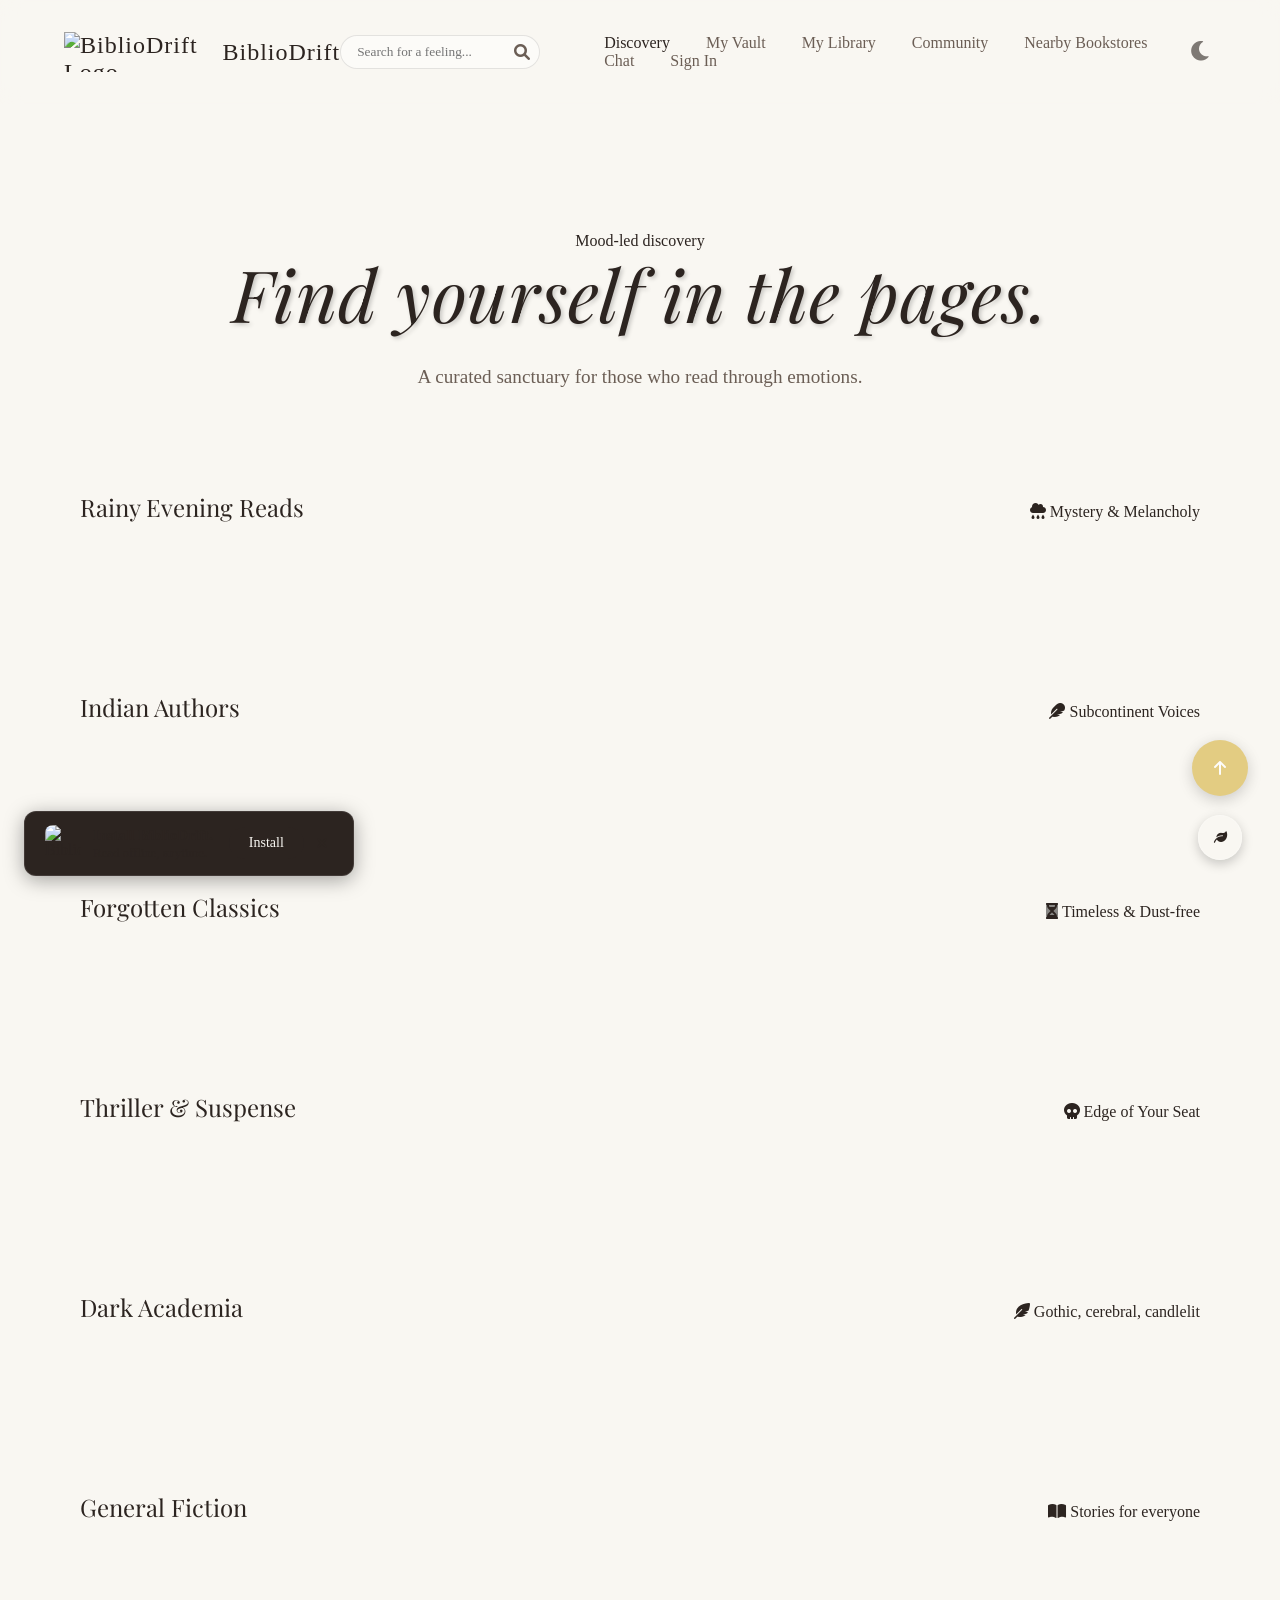
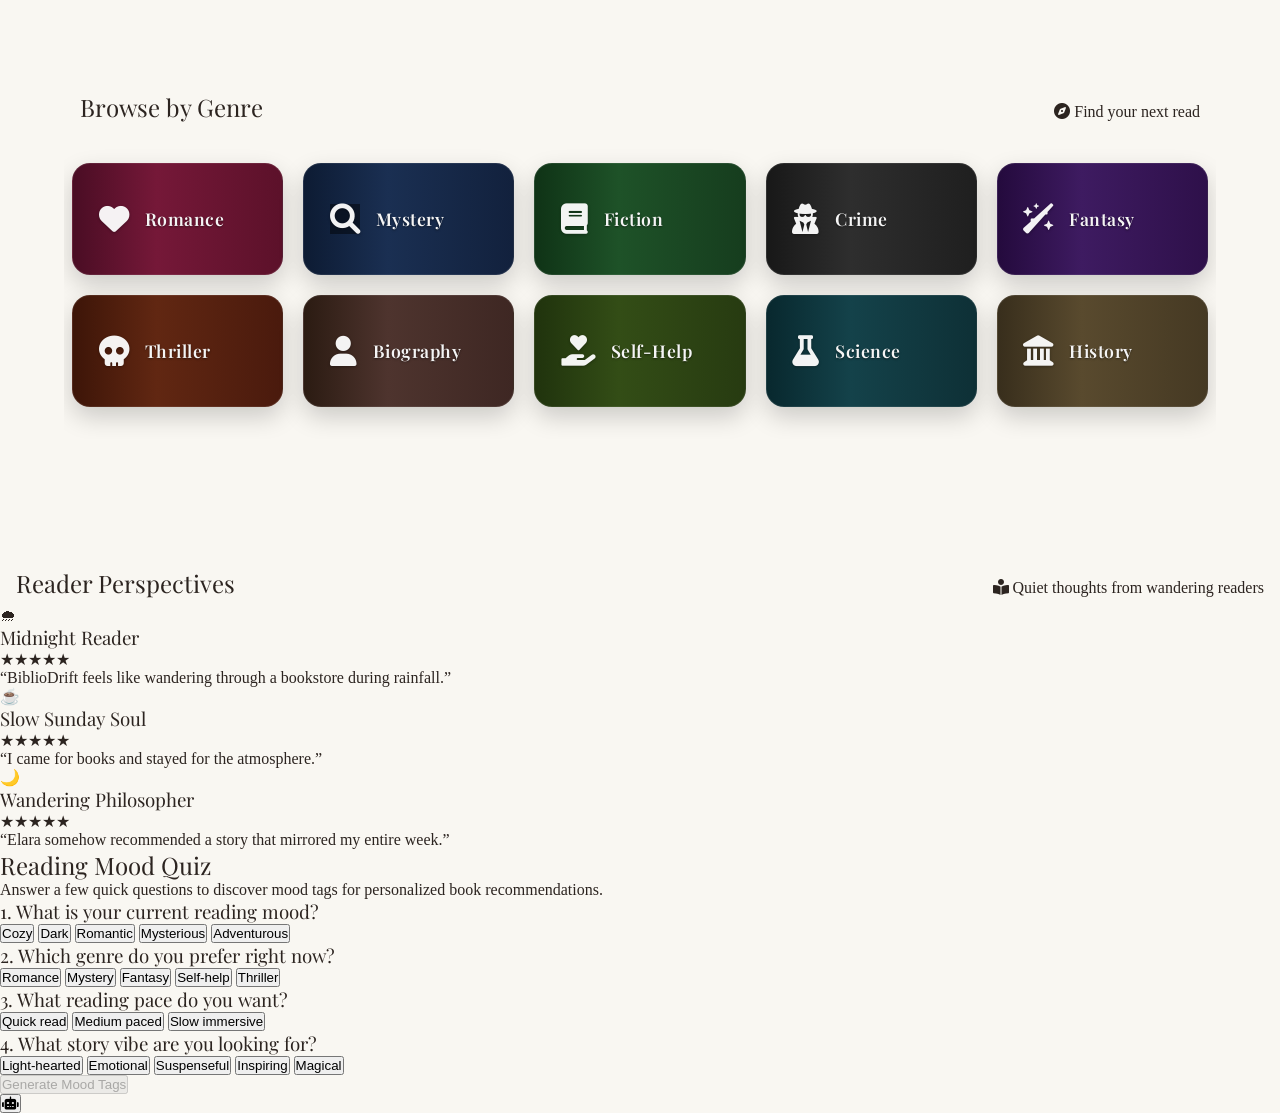
==== commit 10842c3b: "feat: Add PWA install banner to all pages (above footer and below reader links)" ====
--- a/frontend/pages/app.html
+++ b/frontend/pages/app.html
@@ -72,6 +72,7 @@
   <link rel="stylesheet" href="../css/style.css" />
   <link rel="stylesheet" href="../css/keyboard-shortcuts.css" />
   <link rel="stylesheet" href="../css/pwa.css">
+  <link rel="stylesheet" href="../css/app-page.css" />
   <link rel="manifest" href="../manifest.json">
   <!-- Fonts -->
   <link rel="preconnect" href="https://fonts.googleapis.com" />
@@ -124,6 +125,10 @@
            <span class="tooltip-text"><i class="fa-solid fa-pen-nib"></i> Community Stories</span>
         </div>
         <div class="tooltip">
+          <a href="nearby-bookstores.html">Nearby Bookstores</a>
+          <span class="tooltip-text"><i class="fa-solid fa-location-dot"></i>Find bookstores near you</span>
+        </div>
+        <div class="tooltip">
           <a href="chat.html">Chat</a>
           <span class="tooltip-text"><i class="fa-solid fa-comments"></i> Chat</span>
         </div>
@@ -142,8 +147,12 @@
 
   <main>
     <section class="hero">
-      <h1>Find yourself in the pages.</h1>
-      <p>A curated sanctuary for those who read through emotions.</p>
+      <div class="hero-glow" aria-hidden="true"></div>
+      <div class="hero-copy">
+        <span class="hero-kicker">Mood-led discovery</span>
+        <h1 class="hero-title">Find yourself in the pages.</h1>
+        <p>A curated sanctuary for those who read through emotions.</p>
+      </div>
     </section>
 
     <!-- SEARCH RESULTS SECTION (Initially Hidden) -->
@@ -436,6 +445,19 @@
 
 
   <!--The footer is being called usingt footer.js.-->
+    <div id="pwa-install-banner" role="banner" aria-label="Install BiblioDrift app" class="pwa-banner-visible">
+      <div class="pwa-banner-content">
+          <img src="../assets/images/biblioDrift_favicon.png" alt="BiblioDrift icon" class="pwa-banner-icon">
+          <div class="pwa-banner-text">
+              <strong>Install BiblioDrift.</strong>
+              <span>Read offline, anytime.</span>
+          </div>
+      </div>
+      <div class="pwa-banner-actions">
+          <button class="pwa-install-btn" id="pwa-install-btn" aria-label="Install BiblioDrift as an app">Install</button>
+          <button class="pwa-dismiss-btn" id="pwa-dismiss-btn" aria-label="Dismiss install prompt"><i class="fa-solid fa-xmark"></i></button>
+      </div>
+  </div>
   <script src="../js/config.js"></script>
   <script src="../js/security.js"></script>
   <script src="../js/app.js"></script>
@@ -579,3 +601,4 @@
 </body>
 
 </html>
+
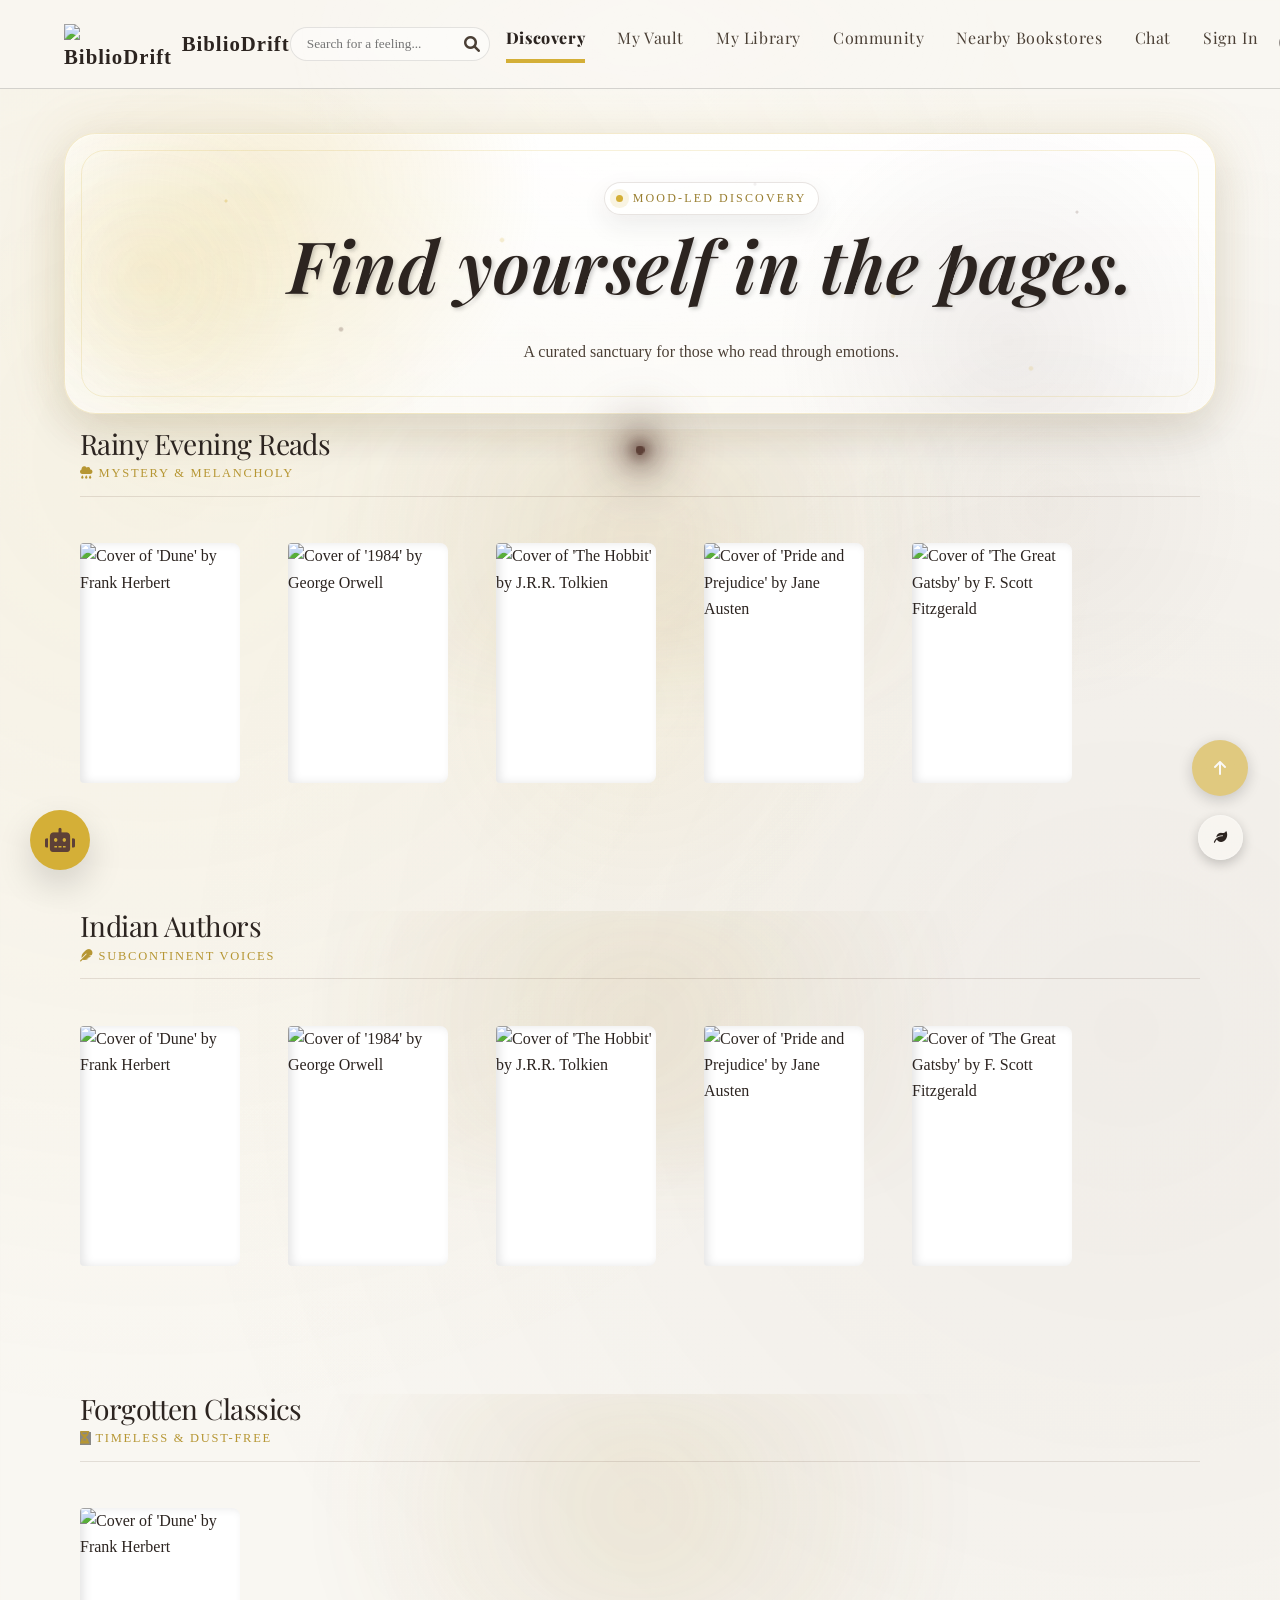
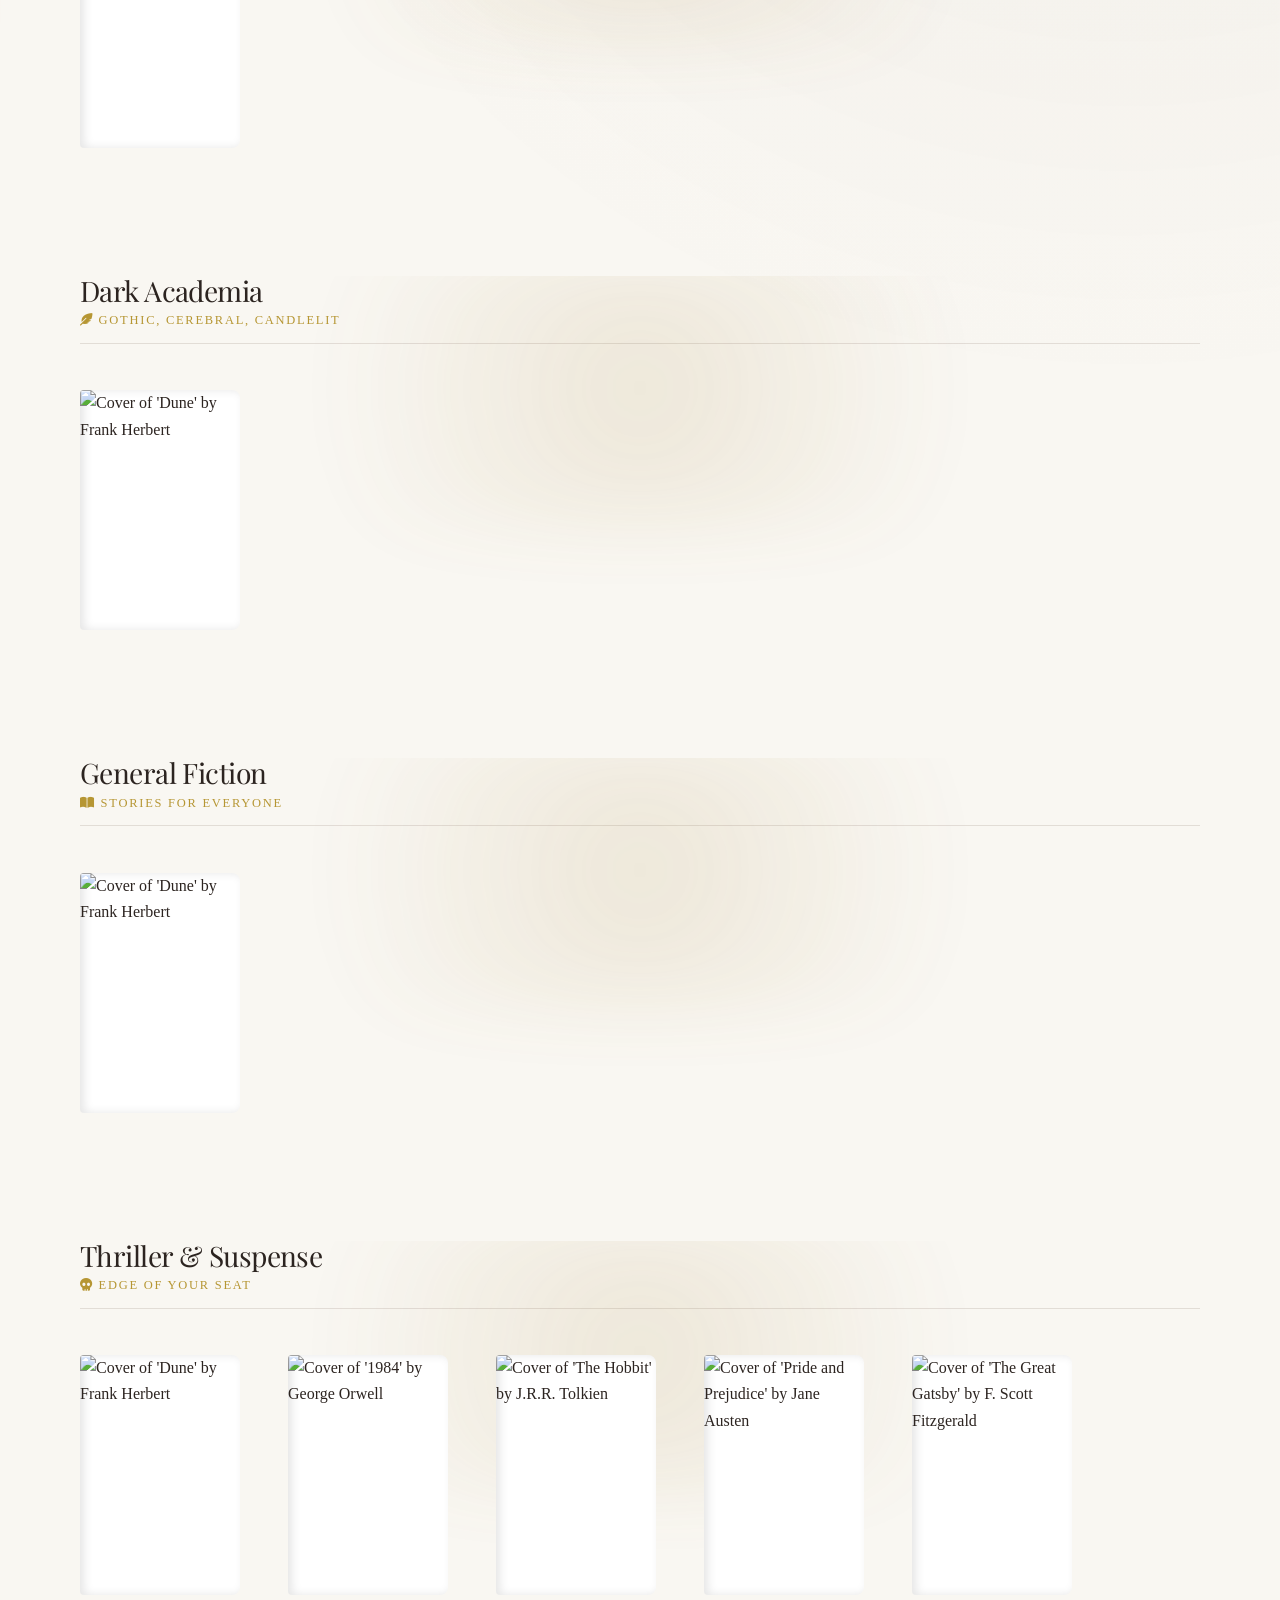
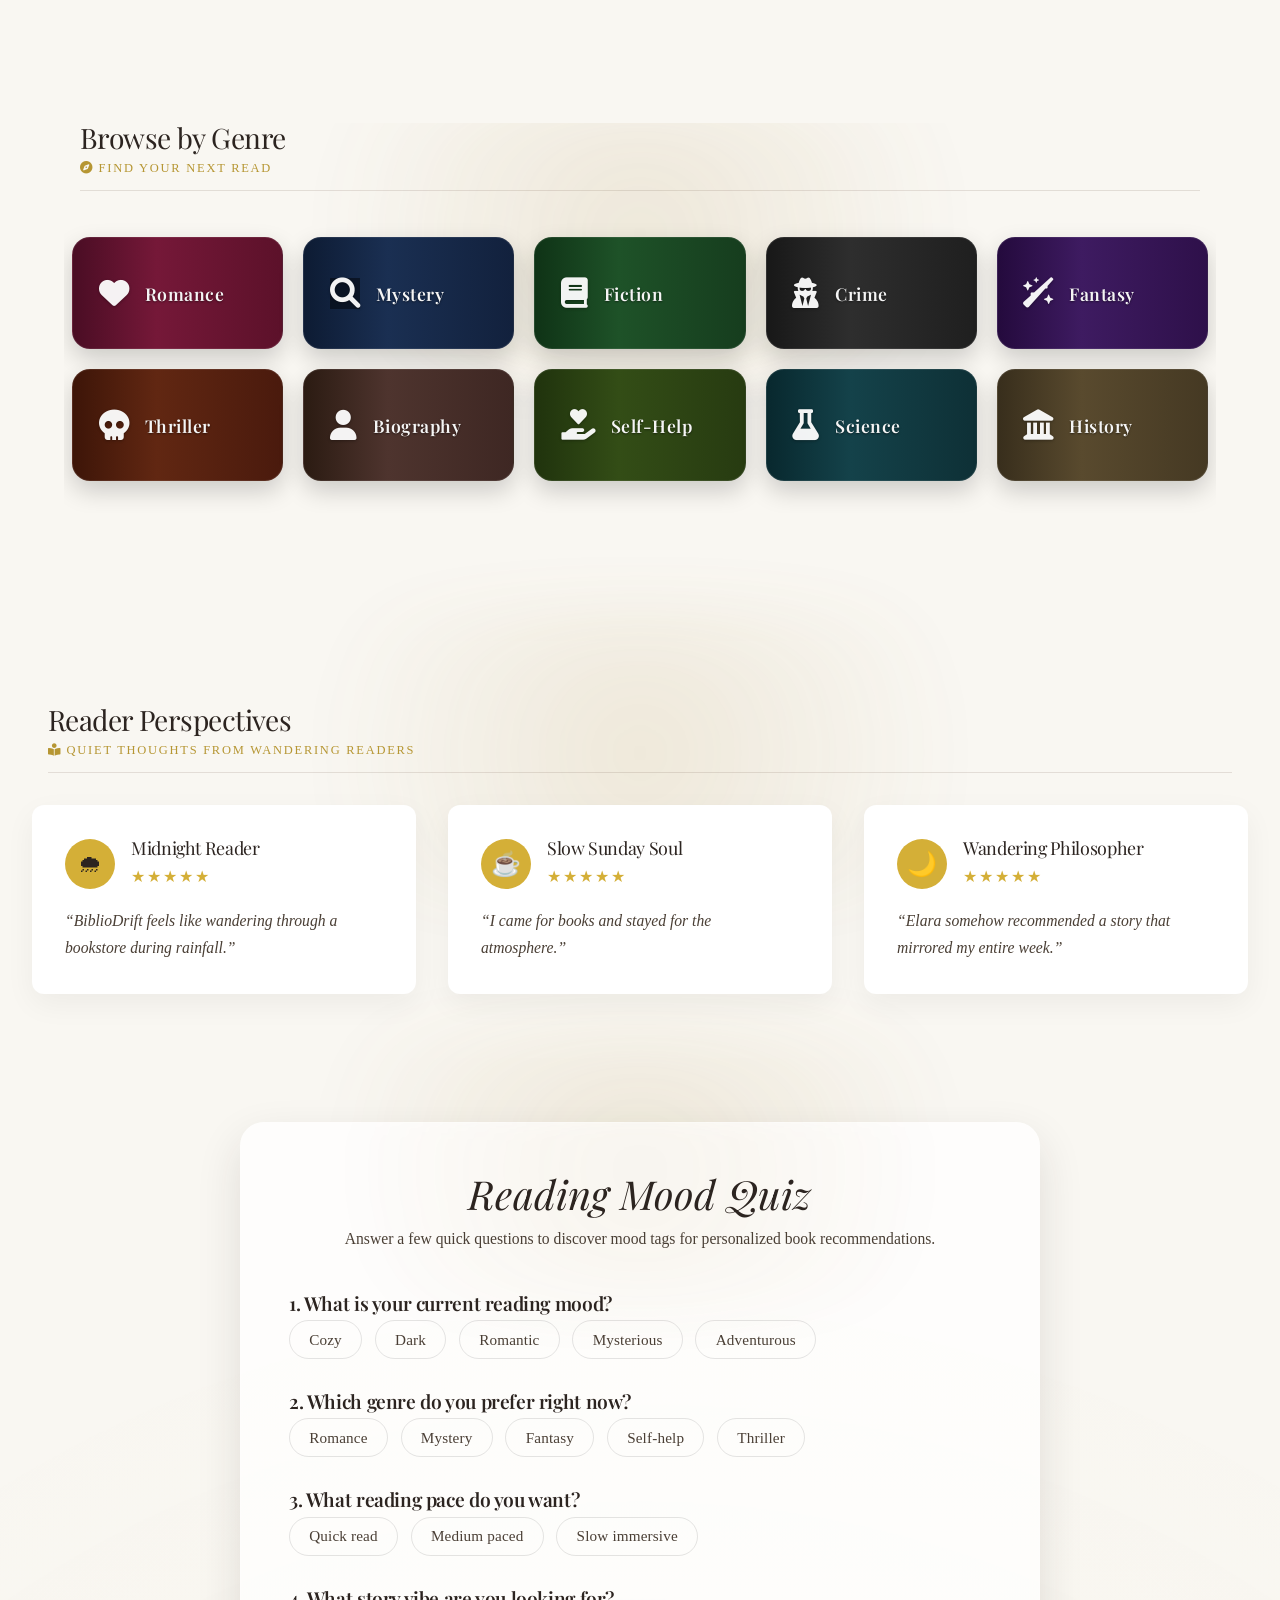
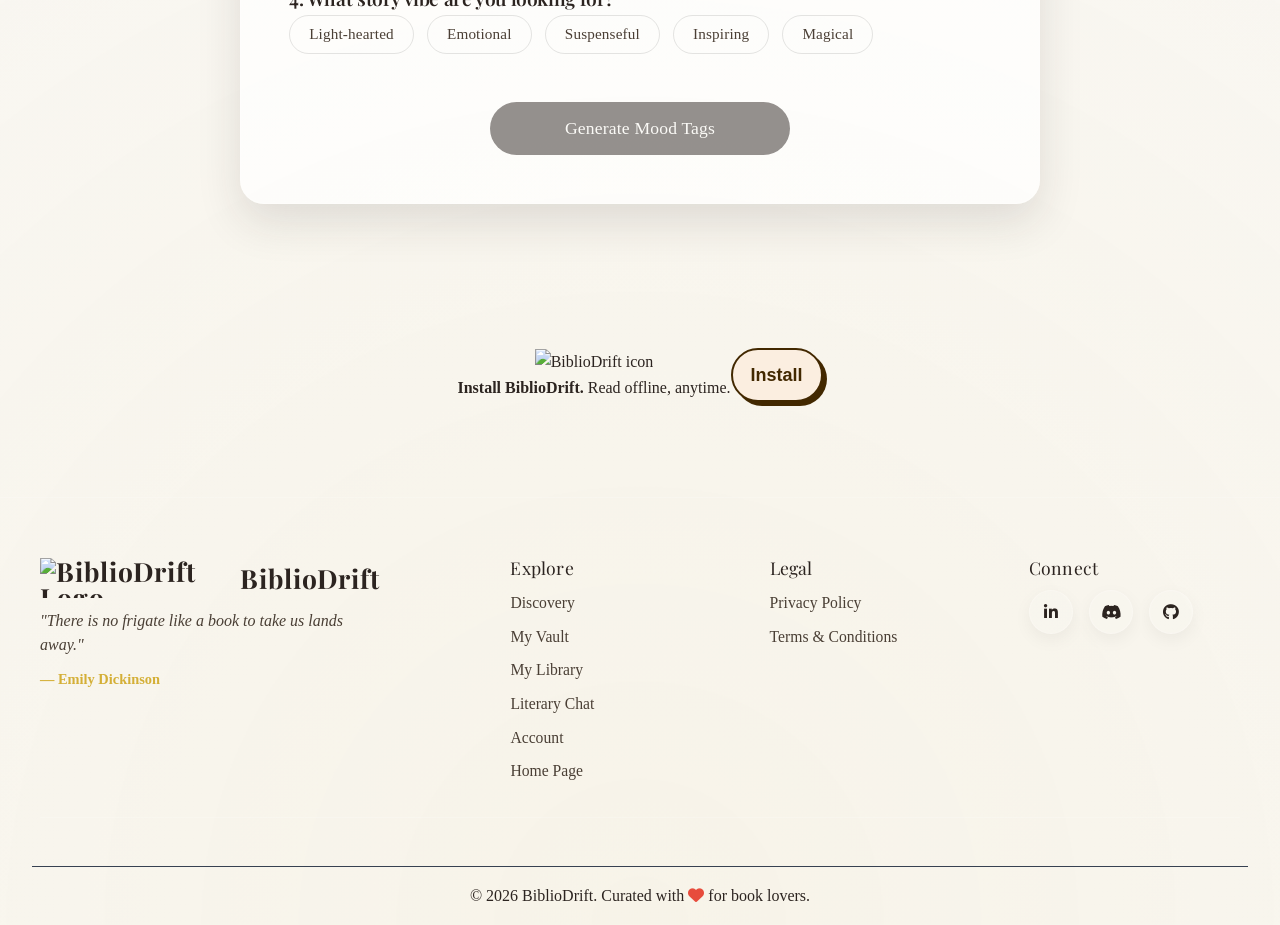
==== commit 092a935d: "Merge branch 'main' into bug/Refactor-Backend-Imports-to-Support-Consistent-Execution" ====
--- a/frontend/pages/app.html
+++ b/frontend/pages/app.html
@@ -190,59 +190,7 @@
     </section>
 
     <!-- Curated Sections -->
-    <section class="curated-section">
-      <div class="section-header">
-        <h2>Rainy Evening Reads</h2>
-        <span><i class="fa-solid fa-cloud-rain"></i> Mystery & Melancholy</span>
-      </div>
-      <div class="curated-row" id="row-rainy"></div>
-    </section>
-
-    <section class="curated-section">
-      <div class="section-header">
-        <h2>Indian Authors</h2>
-        <span><i class="fa-solid fa-feather"></i> Subcontinent Voices</span>
-      </div>
-      <div class="curated-row" id="row-indian"></div>
-    </section>
-
-    <section class="curated-section">
-      <div class="section-header">
-        <h2>Forgotten Classics</h2>
-        <span><i class="fa-solid fa-hourglass"></i> Timeless & Dust-free</span>
-      </div>
-      <div class="curated-row" id="row-classics"></div>
-    </section>
-
-    <section class="curated-section">
-      <div class="section-header">
-        <h2>Thriller & Suspense</h2>
-        <span><i class="fa-solid fa-skull"></i> Edge of Your Seat</span>
-      </div>
-    <div class="curated-row" id="row-thriller"></div>
-    </section>
-
-      
-    
-     
-      
-    
-
-    <section class="curated-section">
-      <div class="section-header">
-        <h2>Dark Academia</h2>
-        <span><i class="fa-solid fa-feather-pointed"></i> Gothic, cerebral, candlelit</span>
-      </div>
-      <div class="curated-row" id="row-dark-academia"></div>
-    </section>
-
-    <section class="curated-section">
-      <div class="section-header">
-        <h2>General Fiction</h2>
-        <span><i class="fa-solid fa-book-open"></i> Stories for everyone</span>
-      </div>
-      <div class="curated-row" id="row-fiction"></div>
-    </section>
+    <div id="dynamic-shelves-container"></div>
 
     <!-- Genre Grid Section -->
     <section class="curated-section genre-section">
--- a/frontend/css/style.css
+++ b/frontend/css/style.css
@@ -1,5 +1,55 @@
 :root {
-    /* Fix: WCAG AA Contrast Floor - Issue #534 */
+    /* Day Theme (Default) */
+    --bg-color: #f9f7f2;
+    --header-bg: rgba(249, 247, 242, 0.8);
+    --text-main: #2c2420;
+    --text-muted: #4a3f35;
+    /* Darker for better contrast */
+    --accent-gold: #d4af37;
+    --wood-dark: #5d4037;
+    --wood-light: #8d6e63;
+    --glass-bg: rgba(255, 255, 255, 0.1);
+    --glass-border: rgba(255, 255, 255, 0.2);
+    --shadow-soft: 0 10px 30px rgba(0, 0, 0, 0.05);
+    --shadow-panel: 0 18px 45px rgba(44, 36, 32, 0.12);
+    --input-bg: rgba(255, 255, 255, 0.5);
+    --input-border: rgba(0, 0, 0, 0.1);
+    --book-bg: #fff;
+    --paper-color: #fffdf9;
+    --nav-active-color: #3a241c;
+    --nav-active-ring: rgba(58, 36, 28, 0.18);
+    --surface-panel: rgba(255, 255, 255, 0.72);
+    --surface-elevated: rgba(255, 255, 255, 0.92);
+    --surface-soft: rgba(255, 255, 255, 0.58);
+    --control-border: rgba(93, 64, 55, 0.14);
+    --control-focus-ring: rgba(212, 175, 55, 0.24);
+    --control-hover: rgba(255, 255, 255, 0.96);
+    --radius-panel: 24px;
+    --radius-control: 18px;
+
+    /* Vibe Colors */
+    --vibe-mystery: #78909c;
+    --vibe-romance: #ef9a9a;
+    --vibe-classic: #a1887f;
+
+    /* Dimensions */
+    --book-width: 160px;
+    --book-height: 240px;
+
+    --book-thick: 40px;
+
+    --constellation-book: #facc15;
+    --constellation-mood: #8b5cf6;
+    --constellation-genre: #10b981;
+    --constellation-author: #3b82f6;
+    --constellation-shelf: #f97316;
+
+    /* New Brand/UI Variables */
+    --border-radius-soft: 12px;
+    --shadow-hover: 0 15px 35px rgba(0, 0, 0, 0.15);
+}
+
+/* Fix: WCAG AA Contrast Floor - Issue #534 */
 .glass-panel,
 .book-tooltip,
 .book-detail-modal,
@@ -8,55 +58,64 @@
     backdrop-filter: blur(12px);
     -webkit-backdrop-filter: blur(12px);
 }
-    /* Day Theme (Default) */
-    --bg-color: #f9f7f2;
-    --header-bg: rgba(249, 247, 242, 0.8);
-    --text-main: #2c2420;
-    --text-muted: #6b5e55;
-    --accent-gold: #d4af37;
-    --wood-dark: #5d4037;
-    --wood-light: #8d6e63;
-    --glass-bg: rgba(255, 255, 255, 0.1);
-    --glass-border: rgba(255, 255, 255, 0.2);
-    --shadow-soft: 0 10px 30px rgba(0, 0, 0, 0.05);
-    --input-bg: rgba(255, 255, 255, 0.5);
-    --input-border: rgba(0, 0, 0, 0.1);
-    --book-bg: #fff;
-    --paper-color: #fffdf9;
-
-    /* Vibe Colors */
-    --vibe-mystery: #78909c;
-    --vibe-romance: #ef9a9a;
-    --vibe-classic: #a1887f;
-
-    /* Dimensions */
-    --book-width: 160px;
-    --book-height: 240px;
-    --book-thick: 40px;
-}
 
 [data-theme="night"] {
     /* Night Theme (Dark Wood) */
     --bg-color: #1e1a18;
     --header-bg: rgba(30, 26, 24, 0.85);
     --text-main: #e0d5cb;
-    --text-muted: #a89a8e;
+    --text-muted: #d5c7bc;
+    /* Lighter for better contrast on dark */
     --accent-gold: #fccb4e;
     --wood-dark: #3e2723;
     --wood-light: #5d4037;
     --glass-bg: rgba(0, 0, 0, 0.3);
     --glass-border: rgba(255, 255, 255, 0.05);
     --shadow-soft: 0 10px 40px rgba(0, 0, 0, 0.4);
+    --shadow-panel: 0 18px 45px rgba(0, 0, 0, 0.45);
     --input-bg: rgba(0, 0, 0, 0.2);
     --input-border: rgba(255, 255, 255, 0.1);
     --book-bg: #2c2420;
     --paper-color: #e0d5cb;
+    /* Overrides */
+    --shadow-hover: 0 15px 45px rgba(0, 0, 0, 0.5);
+    --nav-active-color: #fff2df;
+    --nav-active-ring: rgba(255, 242, 223, 0.22);
+    --surface-panel: rgba(19, 16, 14, 0.74);
+    --surface-elevated: rgba(34, 28, 25, 0.92);
+    --surface-soft: rgba(255, 255, 255, 0.06);
+    --control-border: rgba(255, 255, 255, 0.1);
+    --control-focus-ring: rgba(252, 203, 78, 0.24);
+    --control-hover: rgba(255, 255, 255, 0.1);
 }
 
 * {
     box-sizing: border-box;
     margin: 0;
     padding: 0;
+}
+
+/* Smooth core animation and hover transitions for interactive elements */
+button,
+input,
+select,
+textarea,
+.search-input,
+.action-btn,
+.suggestion-btn,
+.send-btn,
+.btn-primary,
+.close-modal-btn,
+.close-genre-modal,
+.genre-card,
+.book-rec-item {
+    transition:
+        background-color 0.25s ease,
+        color 0.25s ease,
+        border-color 0.25s ease,
+        box-shadow 0.25s ease,
+        transform 0.25s ease,
+        opacity 0.2s ease;
 }
 
 html {
@@ -71,7 +130,72 @@
     /* Classic serif for books */
     overflow-x: hidden;
     min-height: 100vh;
+    display: flex;
+    flex-direction: column;
     transition: background-color 0.4s ease, color 0.4s ease, border-color 0.4s ease, box-shadow 0.4s ease;
+}
+
+/* Global typography improvements */
+html, body {
+    font-size: 16px;
+    -webkit-font-smoothing: antialiased;
+    -moz-osx-font-smoothing: grayscale;
+    text-rendering: optimizeLegibility;
+}
+
+/* Base text */
+body, p, li, dd, dt {
+    font-family: "Georgia", serif;
+    font-size: 1rem;
+    line-height: 1.65;
+    color: var(--text-main);
+}
+
+/* Headings */
+h1, h2, h3, h4, h5, h6 {
+    font-family: "Playfair Display", serif;
+    color: var(--text-main);
+    margin: 0 0 0.5rem 0;
+    line-height: 1.15;
+    letter-spacing: 0.2px;
+}
+
+h1 { font-size: clamp(1.6rem, 2.8vw, 2.4rem); }
+h2 { font-size: clamp(1.25rem, 2.2vw, 1.6rem); }
+h3 { font-size: 1.15rem; }
+
+/* Navigation & links */
+.nav-links a {
+    font-family: 'Playfair Display', 'Georgia', serif;
+    font-size: 1rem;
+    letter-spacing: 0.6px;
+    color: var(--text-main);
+    text-decoration: none;
+}
+
+a {
+    color: var(--nav-active-color);
+    text-decoration: none;
+}
+
+a:hover {
+    text-decoration: underline;
+}
+
+/* Muted text */
+.muted, .text-muted, small, .profile-email {
+    color: var(--text-muted);
+    font-size: 0.95rem;
+}
+
+/* Improve readability for content blocks */
+.profile-card, .profile-section, .reading-heatmap-section, .achievements-section, .recent-activity-section {
+    font-size: 0.98rem;
+}
+
+
+main {
+    flex: 1;
 }
 
 /* Explicit night-mode overrides — bulletproof fallback */
@@ -84,6 +208,8 @@
 
 [data-theme="night"] header {
     background: rgba(30, 26, 24, 0.85) !important;
+    backdrop-filter: blur(25px);
+    border-bottom: 1px solid rgba(255, 255, 255, 0.15);
 }
 
 [data-theme="night"] .search-input,
@@ -124,7 +250,7 @@
 
 /* --- Layout --- */
 header {
-    padding: 2rem 4rem;
+    padding: 1.5rem 4rem;
     display: flex;
     justify-content: space-between;
     align-items: center;
@@ -132,14 +258,51 @@
     top: 0;
     z-index: 100;
     background: var(--header-bg);
-    backdrop-filter: blur(10px);
-    transition: background-color 0.4s ease, color 0.4s ease, backdrop-filter 0.4s ease;
+    backdrop-filter: blur(25px);
+    -webkit-backdrop-filter: blur(25px);
+    border-bottom: 1px solid rgba(0, 0, 0, 0.15);
+    /* Subtly deeper bottom border */
+    transition: background-color 0.4s ease, color 0.4s ease, backdrop-filter 0.4s ease, border-color 0.4s ease;
 }
 
 .header-controls {
     display: flex;
     align-items: center;
     gap: 2rem;
+}
+
+/* Keep the header nav aligned and prevent overlap with the search input */
+.header-controls {
+    flex-wrap: nowrap;
+    align-items: center;
+    gap: 1rem;
+}
+
+.search-bar {
+    flex: 0 1 320px;
+    min-width: 140px;
+    max-width: 420px;
+}
+
+.search-input {
+    width: 100%;
+    max-width: 320px;
+}
+
+.nav-links {
+    display: flex;
+    flex: 0 0 auto;
+    gap: 1rem 2rem;
+    white-space: nowrap;
+}
+
+@media (max-width: 880px) {
+    .header {
+        padding: 1rem 1.2rem;
+    }
+    .search-bar {
+        max-width: 260px;
+    }
 }
 
 .search-bar {
@@ -160,10 +323,15 @@
     color: var(--text-main);
 }
 
+.search-input:hover,
 .search-input:focus {
     background: var(--book-bg);
+    border-color: rgba(212, 175, 55, 0.35);
+}
+
+.search-input:focus {
     width: 300px;
-    box-shadow: var(--shadow-soft);
+    box-shadow: 0 0 0 4px rgba(212, 175, 55, 0.14);
 }
 
 .search-icon {
@@ -188,16 +356,48 @@
     gap: 0.5rem;
 }
 
+.nav-links {
+    display: flex;
+    flex-wrap: wrap;
+    gap: 1rem 2rem;
+    align-items: center;
+}
+
+/* Keep navbar buttons on a single row; allow horizontal scroll on narrow viewports */
+.nav-links {
+    flex-wrap: nowrap;
+    overflow-x: auto;
+    -webkit-overflow-scrolling: touch;
+    scrollbar-width: none; /* Firefox */
+}
+
+.nav-links::-webkit-scrollbar { display: none; }
+
+.nav-links a {
+    flex: 0 0 auto;
+}
+
 .nav-links a {
     text-decoration: none;
     color: var(--text-muted);
-    margin-left: 2rem;
-    transition: color 0.3s ease;
+    transition: color 0.3s ease, border-color 0.3s ease, font-weight 0.3s ease;
+    display: inline-block;
+    border-bottom: 4px solid transparent;
+    padding-bottom: 8px;
 }
 
 .nav-links a:hover,
 .nav-links a.active {
     color: var(--text-main);
+    font-weight: 800;
+    border-bottom-color: var(--accent-gold);
+}
+
+/* Hide active underline if another link is hovered */
+.nav-links:hover a.active:not(:hover) {
+    border-bottom-color: transparent;
+    color: var(--text-muted);
+    font-weight: normal;
 }
 
 /* === ANIMATED HOVER TOOLTIPS FOR NAVIGATION (NEW) === */
@@ -207,48 +407,36 @@
 }
 
 .tooltip-text {
-    position: absolute;
-    left: 50%;
-    bottom: calc(100% + 8px);
-    transform: translateX(-50%) scale(0.95) translateY(6px);
-    padding: 10px 14px;
-    background: #fffaf3;
-    color: #2b2b2b;
-    font-size: 13px;
-    font-weight: 500;
-    white-space: nowrap;
-    border-radius: 10px;
-    box-shadow: 0 8px 20px rgba(0, 0, 0, 0.15);
-    border: 1px solid rgba(0, 0, 0, 0.08);
-    opacity: 0;
-    visibility: hidden;
-    pointer-events: none;
-    transition: all 0.25s ease;
-    z-index: 9999;
+    display: none;
 }
 
 .tooltip-text::after {
-    content: "";
-    position: absolute;
-    top: 100%;
-    left: 50%;
-    transform: translateX(-50%) rotate(45deg);
-    width: 12px;
-    height: 12px;
-    background: #fffaf3;
-    border-left: 1px solid rgba(0, 0, 0, 0.08);
-    border-bottom: 1px solid rgba(0, 0, 0, 0.08);
+    display: none;
 }
 
 .tooltip:hover .tooltip-text {
-    opacity: 1;
-    visibility: visible;
-    transform: translateX(-40%) scale(1) translateY(0);
+    display: none;
+}
+
+/* Prevent tooltip from going off right edge for the last element */
+.nav-links .tooltip:last-child .tooltip-text {
+    left: auto;
+    right: 0;
+    transform: translateX(0%) scale(0.95) translateY(6px);
+}
+
+.nav-links .tooltip:last-child:hover .tooltip-text {
+    transform: translateX(0%) scale(1) translateY(0);
+}
+
+.nav-links .tooltip:last-child .tooltip-text::after {
+    left: auto;
+    right: 15px;
+    transform: rotate(45deg);
 }
 
 .tooltip-text i {
-    margin-right: 5px;
-    color: var(--accent-gold);
+    display: none;
 }
 
 main {
@@ -257,6 +445,37 @@
     margin: 0 auto;
     width: 100%;
     overflow-x: hidden;
+}
+
+/* Strong accessible focus states for keyboard navigation */
+button:focus-visible,
+.search-input:focus-visible,
+input:focus-visible,
+textarea:focus-visible,
+select:focus-visible,
+.action-btn:focus-visible,
+.suggestion-btn:focus-visible,
+.send-btn:focus-visible,
+.btn-primary:focus-visible,
+.close-modal-btn:focus-visible,
+.close-genre-modal:focus-visible,
+.genre-card:focus-visible,
+.book-rec-item:focus-visible {
+    outline: 3px solid rgba(212, 175, 55, 0.35);
+    outline-offset: 2px;
+}
+
+select,
+.dropdown {
+    transition: background-color 0.28s ease, border-color 0.28s ease, box-shadow 0.28s ease, color 0.28s ease;
+}
+
+select:focus,
+.dropdown:focus,
+input:focus,
+textarea:focus {
+    box-shadow: 0 0 0 4px rgba(212, 175, 55, 0.12);
+    border-color: rgba(212, 175, 55, 0.35);
 }
 
 /* --- Hero --- */
@@ -309,9 +528,7 @@
     justify-content: space-between;
     align-items: baseline;
     flex-wrap: wrap;
-    gap: 1rem
-    justify-content space-between;
-    align-items: baseline;
+    gap: 1rem;
 }
 
 .curated-row {
@@ -373,8 +590,9 @@
     height: 100%;
     backface-visibility: hidden;
     /* Hide back when front is clear */
-    border-radius: 4px 8px 8px 4px;
-    box-shadow: 5px 5px 15px rgba(0, 0, 0, 0.15);
+    border-radius: var(--border-radius-soft);
+    box-shadow: var(--shadow-soft);
+    transition: box-shadow 0.3s ease, transform 0.3s ease;
 }
 
 .book__face--front {
@@ -394,7 +612,7 @@
     transform: rotateY(180deg);
     background: var(--paper-color);
     /* Paper color */
-    padding: 1.5rem;
+    padding: 1.2rem 0.6rem;
     display: flex;
     flex-direction: column;
     justify-content: space-between;
@@ -454,6 +672,11 @@
 /* Hover Effect: Pull out */
 .book-scene:hover .book:not(.flipped) {
     transform: translateZ(30px) translateY(-10px) rotateY(-10deg);
+    filter: drop-shadow(var(--shadow-hover));
+}
+
+.book-scene:hover .book__face {
+    box-shadow: var(--shadow-hover);
 }
 
 /* Glassmorphism Overlay (Quick view) */
@@ -494,10 +717,10 @@
 
 /* Read details Button */
 .read-details-btn {
-    background-color: #3e2723; 
+    background-color: #3e2723;
     color: #fffdf9;
     border: 1px solid var(--accent-gold);
-    padding: 6px 16px; 
+    padding: 6px 16px;
     border-radius: 6px;
     font-family: 'Playfair Display', 'Georgia', serif;
     font-size: 0.82rem;
@@ -505,12 +728,12 @@
     display: flex;
     align-items: center;
     justify-content: center;
-    gap: 6px; 
+    gap: 6px;
     margin: 8px auto 14px auto;
-    width: 96%; 
+    width: 96%;
     box-shadow: 0 3px 6px rgba(0, 0, 0, 0.15);
     transition: background-color 0.2s ease-in-out;
-    white-space: nowrap; 
+    white-space: nowrap;
 }
 
 .read-details-btn:hover {
@@ -518,10 +741,13 @@
 }
 
 .book__face--back .book-actions {
-    justify-content: space-around;
-    padding: 0 10px;
+    display: flex;
+    justify-content: center;
+    gap: 6px;
+    padding: 8px 4px;
     width: 100%;
-    margin-bottom: -6px;
+    margin-top: auto;
+    margin-bottom: 2px;
 }
 
 .book-actions {
@@ -545,6 +771,66 @@
 .btn-icon:hover {
     opacity: 1;
     transform: scale(1.08);
+}
+
+/* Elegant, high-visibility tactile action buttons on flipped cards */
+.book__face--back .book-actions .btn-icon {
+    width: 28px !important;
+    height: 28px !important;
+    border-radius: 50% !important;
+    background: #ffffff !important;
+    border: 1.5px solid #5d4037 !important;
+    color: #5d4037 !important;
+    opacity: 1 !important;
+    box-shadow: 0 2px 4px rgba(93, 64, 55, 0.12) !important;
+    transition: all 0.2s cubic-bezier(0.4, 0, 0.2, 1) !important;
+    display: inline-flex !important;
+    align-items: center !important;
+    justify-content: center !important;
+    padding: 0 !important;
+    margin: 0 !important;
+    flex-shrink: 0 !important;
+    box-sizing: border-box !important;
+}
+
+.book__face--back .book-actions .btn-icon i {
+    font-size: 11px !important;
+    width: auto !important;
+    height: auto !important;
+    display: inline-flex !important;
+    align-items: center !important;
+    justify-content: center !important;
+}
+
+.book__face--back .book-actions .btn-icon:hover {
+    opacity: 1 !important;
+    background: #3e2723 !important;
+    color: #fffdf9 !important;
+    border-color: #3e2723 !important;
+    transform: translateY(-2px) scale(1.08) !important;
+    box-shadow: 0 3px 8px rgba(62, 39, 35, 0.25) !important;
+}
+
+/* Mood magic button custom contrast */
+.book__face--back .book-actions .btn-icon.mood-btn {
+    color: #b58d12 !important;
+    border-color: #e5c158 !important;
+    background: #fffef2 !important;
+}
+
+.book__face--back .book-actions .btn-icon.mood-btn:hover {
+    background: #b58d12 !important;
+    color: #fffdf9 !important;
+    border-color: #b58d12 !important;
+}
+
+/* Add to library button when checked */
+.book__face--back .book-actions .btn-icon .fa-check {
+    color: #2e7d32 !important;
+}
+
+.book__face--back .book-actions .btn-icon:hover .fa-check {
+    color: #fffdf9 !important;
 }
 
 /* --- Virtual Shelves --- */
@@ -861,12 +1147,307 @@
 /* --- Constellation View --- */
 .constellation-container {
     width: 100%;
+    height: 800px; /* Fixed height for stability */
     min-height: 600px;
     margin-top: 2rem;
     position: relative;
-    border-radius: 12px;
+    border-radius: 24px;
     overflow: hidden;
-    animation: fadeIn 0.5s ease;
+    background: 
+        radial-gradient(circle at 50% 0%, rgba(30, 41, 59, 0.7), transparent),
+        linear-gradient(to bottom, #020617, #0f172a);
+    border: 1px solid rgba(255, 255, 255, 0.1);
+    box-shadow: 0 25px 50px -12px rgba(0, 0, 0, 0.5);
+    transition: opacity 0.4s ease, transform 0.4s ease;
+    display: flex;
+    flex-direction: column;
+}
+
+.constellation-container.hidden {
+    display: none !important;
+}
+
+#constellation-svg {
+    flex: 1;
+    width: 100%;
+    height: 100%;
+    display: block;
+    cursor: grab;
+    will-change: transform;
+    background: transparent;
+}
+
+.constellation-container:fullscreen {
+    width: 100vw;
+    height: 100vh;
+    border-radius: 0;
+    margin: 0;
+}
+
+.constellation-container:fullscreen #constellation-svg {
+    height: 100vh;
+    width: 100vw;
+}
+
+/* Node Styling */
+.constellation-node {
+    outline: none;
+    transition: transform 0.3s cubic-bezier(0.34, 1.56, 0.64, 1);
+}
+
+.node-core {
+    stroke: rgba(255, 255, 255, 0.8);
+    stroke-width: 2;
+    transition: all 0.3s ease;
+}
+
+.constellation-node:hover .node-core {
+    stroke-width: 4;
+    filter: brightness(1.3) drop-shadow(0 0 12px currentColor);
+}
+
+/* Related Books in Modal */
+.related-books-box {
+    background: rgba(255, 255, 255, 0.03);
+    border: 1px solid rgba(255, 255, 255, 0.08);
+    border-radius: 16px;
+    padding: 1.2rem;
+    margin-bottom: 1.5rem;
+    transition: all 0.3s ease;
+}
+
+.related-header {
+    display: flex;
+    align-items: center;
+    gap: 8px;
+    margin-bottom: 1rem;
+    color: var(--accent-gold);
+    font-size: 0.95rem;
+    font-weight: 600;
+}
+
+.related-books-container {
+    display: flex;
+    gap: 12px;
+    overflow-x: auto;
+    padding-bottom: 12px;
+    scrollbar-width: thin;
+    scrollbar-color: rgba(255, 255, 255, 0.1) transparent;
+}
+
+.related-books-container::-webkit-scrollbar {
+    height: 4px;
+}
+
+.related-books-container::-webkit-scrollbar-thumb {
+    background: rgba(255, 255, 255, 0.1);
+    border-radius: 4px;
+}
+
+.related-book-item {
+    flex: 0 0 90px;
+    cursor: pointer;
+    transition: all 0.3s cubic-bezier(0.4, 0, 0.2, 1);
+    text-decoration: none;
+}
+
+.related-book-item:hover {
+    transform: translateY(-4px) scale(1.05);
+}
+
+.related-book-item img {
+    width: 100%;
+    aspect-ratio: 2/3;
+    object-fit: cover;
+    border-radius: 6px;
+    box-shadow: 0 4px 12px rgba(0, 0, 0, 0.3);
+    border: 1px solid rgba(255, 255, 255, 0.1);
+}
+
+.related-book-title {
+    font-size: 0.7rem;
+    color: #e2e8f0;
+    margin-top: 6px;
+    display: -webkit-box;
+    -webkit-line-clamp: 2;
+    -webkit-box-orient: vertical;
+    overflow: hidden;
+    line-height: 1.2;
+    font-weight: 500;
+}
+
+.constellation-node.active .node-core {
+    stroke: #fff;
+    stroke-width: 5;
+    filter: brightness(1.5) drop-shadow(0 0 20px currentColor);
+}
+
+.constellation-node.dimmed {
+    opacity: 0.2;
+    filter: grayscale(0.8);
+}
+
+.constellation-node text {
+    font-family: 'Inter', 'Segoe UI', sans-serif;
+    letter-spacing: 0.5px;
+    pointer-events: none;
+    user-select: none;
+    transition: all 0.3s ease;
+    opacity: 0.9;
+}
+
+.constellation-node.dimmed text {
+    opacity: 0;
+}
+
+/* Link Styling */
+.constellation-link {
+    stroke-opacity: 0.15;
+    stroke-linecap: round;
+    transition: all 0.3s ease;
+}
+
+.constellation-link.highlighted {
+    stroke-opacity: 0.8;
+    stroke-width: 3px !important;
+}
+
+.constellation-link.dimmed {
+    stroke-opacity: 0.03;
+}
+
+/* Toolbar & Legend Overlay */
+.constellation-toolbar {
+    position: absolute;
+    top: 24px;
+    right: 24px;
+    display: flex;
+    gap: 12px;
+    z-index: 100;
+}
+
+.constellation-toolbar button {
+    background: rgba(15, 23, 42, 0.8);
+    border: 1px solid rgba(255, 255, 255, 0.1);
+    color: #e2e8f0;
+    padding: 10px 16px;
+    border-radius: 14px;
+    backdrop-filter: blur(12px);
+    cursor: pointer;
+    font-size: 14px;
+    font-weight: 500;
+    display: flex;
+    align-items: center;
+    gap: 8px;
+    transition: all 0.3s cubic-bezier(0.4, 0, 0.2, 1);
+}
+
+.constellation-toolbar button:hover {
+    background: rgba(30, 41, 59, 0.9);
+    border-color: var(--accent-gold);
+    color: #fff;
+    transform: translateY(-2px);
+    box-shadow: 0 10px 15px -3px rgba(0, 0, 0, 0.3);
+}
+
+.constellation-legend {
+    position: absolute;
+    left: 24px;
+    bottom: 24px;
+    padding: 20px;
+    background: rgba(15, 23, 42, 0.8);
+    border: 1px solid rgba(255, 255, 255, 0.1);
+    border-radius: 20px;
+    backdrop-filter: blur(12px);
+    z-index: 100;
+    color: #f1f5f9;
+}
+
+.legend-item {
+    display: flex;
+    align-items: center;
+    gap: 12px;
+    margin-bottom: 8px;
+    font-size: 13px;
+    font-weight: 500;
+}
+
+.legend-item:last-child {
+    margin-bottom: 0;
+}
+
+.legend-dot {
+    width: 12px;
+    height: 12px;
+    border-radius: 50%;
+    box-shadow: 0 0 10px currentColor;
+    border: 2px solid rgba(255, 255, 255, 0.4);
+}
+
+.book-node { color: #facc15; }
+.mood-node { color: #8b5cf6; }
+.genre-node { color: #10b981; }
+.author-node { color: #3b82f6; }
+.shelf-node { color: #f97316; }
+
+/* Empty State */
+#constellation-empty-state {
+    position: absolute;
+    inset: 0;
+    display: flex;
+    flex-direction: column;
+    align-items: center;
+    justify-content: center;
+    background: rgba(2, 6, 23, 0.8);
+    backdrop-filter: blur(8px);
+    z-index: 150;
+    color: #94a3b8;
+    text-align: center;
+    padding: 40px;
+}
+
+#constellation-empty-state i {
+    font-size: 48px;
+    color: var(--accent-gold);
+    margin-bottom: 20px;
+    opacity: 0.8;
+}
+
+#constellation-empty-state h2 {
+    color: #f1f5f9;
+    font-size: 24px;
+    margin-bottom: 12px;
+}
+
+@media (max-width: 768px) {
+    .constellation-container {
+        min-height: 600px;
+    }
+    .constellation-toolbar {
+        top: 16px;
+        right: 16px;
+        gap: 8px;
+    }
+    .constellation-toolbar button {
+        padding: 8px 12px;
+        font-size: 12px;
+    }
+    .constellation-legend {
+        left: 16px;
+        bottom: 16px;
+        padding: 12px;
+    }
+}
+
+
+.constellation-container:fullscreen {
+    width: 100vw;
+    height: 100vh;
+    border-radius: 0;
+}
+
+.constellation-container:fullscreen #constellation-svg {
+    height: 100vh;
 }
 
 .view-toggles button {
@@ -989,6 +1570,7 @@
     overflow-y: auto;
     animation: modalIn 0.4s cubic-bezier(0.175, 0.885, 0.32, 1.275);
     max-height: 90vh;
+    color: var(--text-main);
 }
 
 [data-theme="night"] .modal-content {
@@ -1085,13 +1667,13 @@
     padding: 1.2rem 1.5rem;
     border-radius: 12px;
     margin-top: 1.5rem;
-    box-shadow: 0 2px 8px rgba(0,0,0,0.03);
+    box-shadow: 0 2px 8px rgba(0, 0, 0, 0.03);
 }
 
 #modal-ai-note {
     font-family: "Georgia", serif;
     font-style: italic;
-    color: #4a3f35 !important; /* Dark brown for high contrast */
+    color: var(--text-main) !important;
     line-height: 1.6;
     font-size: 1.05rem;
     display: block;
@@ -1136,32 +1718,152 @@
     color: var(--text-main);
 }
 
+/* Theme-safe modal sub-elements */
+.modal-section-title,
+.purchase-header,
+.purchase-links-box,
+.emotion-tagging-section {
+    color: var(--text-main);
+}
+
+.emotion-tag {
+    display: inline-flex;
+    align-items: center;
+    gap: 5px;
+    padding: 5px 12px;
+    border-radius: 20px;
+    font-size: 0.82rem;
+    cursor: pointer;
+    border: 1px solid var(--control-border);
+    background: var(--surface-soft);
+    color: var(--text-main);
+    transition: all 0.2s ease;
+    margin: 3px 2px;
+}
+
+.emotion-tag:hover,
+.emotion-tag.active {
+    background: var(--accent-gold);
+    color: #2c2420;
+    border-color: var(--accent-gold);
+}
+
 .modal-actions {
     margin-top: auto;
     display: flex;
-    gap: 1rem;
+    gap: 0.75rem;
+    align-items: center;
+    justify-content: flex-end;
+    flex-wrap: wrap;
 }
 
 .btn-primary {
     background: var(--text-main);
     color: var(--bg-color);
     border: none;
-    padding: 1rem 2rem;
-    border-radius: 30px;
+    padding: 0.8rem 1.25rem;
+    min-height: 44px;
+    min-width: 140px;
+    border-radius: 12px;
     font-family: "Georgia", serif;
-    font-size: 1.1rem;
+    font-size: 1.05rem;
     cursor: pointer;
-    transition: all 0.3s;
-    display: flex;
-    align-items: center;
-    gap: 0.8rem;
+    transition: all 0.18s ease;
+    display: flex;
+    align-items: center;
+    gap: 0.6rem;
 }
 
 .btn-primary:hover {
     background: var(--accent-gold);
     color: #fff;
     transform: translateY(-2px);
-    box-shadow: 0 5px 15px rgba(0, 0, 0, 0.1);
+    box-shadow: 0 6px 20px rgba(0, 0, 0, 0.12);
+}
+
+/* Preview & Secondary buttons aligned with primary style */
+.btn-preview,
+.btn-secondary {
+    min-height: 44px;
+    min-width: 120px;
+    padding: 0.7rem 1rem;
+    border-radius: 12px;
+    display: inline-flex;
+    align-items: center;
+    gap: 0.6rem;
+    font-family: inherit;
+    font-size: 0.98rem;
+}
+
+.btn-preview {
+    background: transparent;
+    color: var(--text-main);
+    border: 2px solid var(--glass-border);
+}
+
+.btn-preview:hover {
+    background: rgba(212,175,55,0.08);
+    border-color: var(--accent-gold);
+}
+
+.btn-secondary {
+    background: transparent;
+    border: 1px solid var(--glass-border);
+    color: var(--text-main);
+}
+
+.btn-secondary:hover {
+    background: rgba(0,0,0,0.04);
+    transform: translateY(-1px);
+}
+
+/* Accessible focus outlines */
+.btn-primary:focus-visible,
+.btn-preview:focus-visible,
+.btn-secondary:focus-visible {
+    outline: 3px solid rgba(212,175,55,0.18);
+    outline-offset: 3px;
+}
+
+/* Make Add to Library button visually match the Preview button */
+#modal-add-btn {
+    min-height: 44px;
+    min-width: 140px;
+    padding: 0.8rem 1.25rem;
+    border-radius: 12px;
+    display: inline-flex;
+    align-items: center;
+    gap: 0.6rem;
+    background: transparent;
+    border: 2px solid var(--glass-border);
+    color: var(--text-main);
+    font-family: inherit;
+    font-size: 1rem;
+    cursor: pointer;
+    transition: all 0.18s ease;
+}
+
+#modal-add-btn:hover {
+    background: rgba(212,175,55,0.06);
+    border-color: var(--accent-gold);
+    transform: translateY(-1px);
+}
+
+/* When the book is already in the library show a filled accent state */
+#modal-add-btn.library-remove-btn {
+    background: linear-gradient(135deg, var(--accent-gold), #e6c44a);
+    color: var(--wood-dark);
+    border-color: var(--accent-gold);
+    box-shadow: 0 8px 28px rgba(212,175,55,0.18);
+}
+
+#modal-add-btn.library-remove-btn:hover {
+    transform: translateY(-2px);
+}
+
+#modal-add-btn:focus-visible {
+    outline: 3px solid rgba(212,175,55,0.18);
+    outline-offset: 3px;
 }
 
 /* Responsive Modal */
@@ -1814,8 +2516,8 @@
 
 /* ===== GENRE SECTION STYLES ===== */
 .genre-grid {
-display: grid;
-   
+    display: grid;
+
     grid-template-columns: repeat(auto-fill, minmax(180px, 1fr));
     gap: 1.25rem;
     padding: 2rem 0.5rem
@@ -1975,6 +2677,7 @@
     box-shadow: 0 25px 80px rgba(0, 0, 0, 0.3);
     display: flex;
     flex-direction: column;
+    color: var(--text-main);
 }
 
 .genre-modal-header {
@@ -1994,19 +2697,45 @@
 }
 
 .close-genre-modal {
-    background: none;
-    border: none;
+    width: 44px;
+    height: 44px;
+    background: transparent;
+    border: 1px solid transparent;
     font-size: 1.5rem;
-    color: var(--text-main);
+    color: var(--text-muted, rgba(0, 0, 0, 0.6));
     cursor: pointer;
-    padding: 0.5rem;
+    padding: 0;
+    line-height: 1;
     border-radius: 50%;
-    transition: all 0.2s ease;
+    flex-shrink: 0;
+    aspect-ratio: 1 / 1;
+    display: flex;
+    align-items: center;
+    justify-content: center;
+    transition: all 0.25s cubic-bezier(0.25, 0.46, 0.45, 0.94);
 }
 
 .close-genre-modal:hover {
-    background: rgba(0, 0, 0, 0.1);
-    transform: rotate(90deg);
+    background-color: rgba(220, 53, 69, 0.08);
+    color: #c9302c;
+    transform: scale(1.04);
+}
+
+.close-genre-modal:active {
+    transform: scale(0.96);
+}
+
+[data-theme="night"] .close-genre-modal {
+    background-color: transparent;
+    border: 1px solid transparent;
+    color: rgba(255, 255, 255, 0.7);
+}
+
+[data-theme="night"] .close-genre-modal:hover {
+    background-color: rgba(255, 99, 104, 0.12);
+    border-color: rgba(255, 99, 104, 0.25);
+    color: #ffb3b3;
+    transform: scale(1.04);
 }
 
 .genre-modal-body {
@@ -2473,17 +3202,17 @@
 
 .tooltip-title {
     font-family: 'Playfair Display', serif;
-    font-size: 1.1rem;
-    font-weight: 600;
+    font-size: 1.25rem;
+    font-weight: 700;
     color: var(--text-main);
     margin-bottom: 0.25rem;
     line-height: 1.3;
 }
 
 .tooltip-author {
-    font-size: 0.9rem;
+    font-size: 1rem;
     color: var(--text-muted);
-    font-style: italic;
+    font-weight: 500;
     margin-bottom: 0.5rem;
 }
 
@@ -2536,9 +3265,11 @@
     left: 0;
     right: 0;
     bottom: 0;
-    background: rgba(0, 0, 0, 0.6);
-    backdrop-filter: blur(8px);
-    -webkit-backdrop-filter: blur(8px);
+    background:
+        radial-gradient(circle at top, rgba(212, 175, 55, 0.12), transparent 38%),
+        rgba(0, 0, 0, 0.62);
+    -webkit-backdrop-filter: blur(12px);
+    backdrop-filter: blur(12px);
     display: flex;
     justify-content: center;
     align-items: center;
@@ -2555,13 +3286,14 @@
 }
 
 .book-detail-content {
-    background: var(--bg-color);
-    border-radius: 24px;
+    background: linear-gradient(180deg, var(--surface-elevated), var(--surface-panel));
+    border-radius: var(--radius-panel);
     max-width: 900px;
     width: 100%;
     max-height: 90vh;
     overflow-y: auto;
-    box-shadow: 0 30px 80px rgba(0, 0, 0, 0.3);
+    box-shadow: var(--shadow-panel);
+    border: 1px solid var(--glass-border);
     transform: translateY(30px) scale(0.95);
     transition: all 0.4s cubic-bezier(0.23, 1, 0.32, 1);
     position: relative;
@@ -2573,28 +3305,48 @@
 
 .modal-close-btn {
     position: absolute;
-    top: 10px;
-    right: 10px;
+    top: 15px;
+    right: 15px;
     width: 36px;
     height: 36px;
-    font-size: 1rem;
     border-radius: 50%;
-    background: var(--glass-bg);
-    border: 1px solid var(--glass-border);
+    flex-shrink: 0;
+    aspect-ratio: 1 / 1;
+    display: flex;
+    align-items: center;
+    justify-content: center;
+    padding: 0;
+    font-size: 1.25rem;
+    line-height: 1;
     cursor: pointer;
-    display: flex;
-    align-items: center;
-    justify-content: center;
-    font-size: 1.5rem;
-    color: var(--text-muted);
-    transition: all 0.3s ease;
-    z-index: 10;
+    z-index: 100;
+    transition: all 0.25s cubic-bezier(0.25, 0.46, 0.45, 0.94);
+    background-color: transparent;
+    border: 1px solid transparent; 
+    color: var(--text-muted, rgba(0, 0, 0, 0.6));
 }
 
 .modal-close-btn:hover {
-    background: var(--accent-gold);
-    color: white;
-    transform: rotate(90deg);
+    background-color: rgba(220, 53, 69, 0.08);
+    color: #c9302c;
+    transform: scale(1.04);
+}
+
+.modal-close-btn:active {
+    transform: scale(0.96);
+}
+
+[data-theme="night"] .modal-close-btn {
+    background-color: transparent;
+    border: 1px solid transparent;
+    color: rgba(255, 255, 255, 0.7);
+}
+
+[data-theme="night"] .modal-close-btn:hover {
+    background-color: rgba(255, 99, 104, 0.12);
+    border-color: rgba(255, 99, 104, 0.25);
+    color: #ffb3b3;
+    transform: scale(1.04);
 }
 
 .book-detail-grid {
@@ -2602,6 +3354,14 @@
     grid-template-columns: 280px 1fr;
     gap: 3rem;
     padding: 2.5rem;
+}
+
+.book-expanded-layout {
+    display: grid;
+    grid-template-columns: minmax(280px, 320px) minmax(0, 1fr);
+    gap: 1.5rem;
+    align-items: start;
+    padding: 1.25rem;
 }
 
 .book-cover-section {
@@ -2913,6 +3673,111 @@
     }
 
     .spine-author {
+
+        .ai-insight-box,
+        .purchase-links-box,
+        .price-tracker-section,
+        .reading-progress-tracker,
+        .book-reviews-section,
+        .shelf-selection-row {
+            background: var(--surface-soft);
+            border: 1px solid var(--glass-border);
+            border-radius: 20px;
+            padding: 1rem 1.1rem;
+            box-shadow: 0 10px 24px rgba(0, 0, 0, 0.05);
+        }
+
+        .ai-insight-box {
+            position: relative;
+            overflow: hidden;
+            margin-top: 0.25rem;
+        }
+
+        .ai-insight-box::before {
+            content: "";
+            position: absolute;
+            inset: 0;
+            border-radius: inherit;
+            background: linear-gradient(135deg, rgba(212, 175, 55, 0.08), transparent 45%);
+            pointer-events: none;
+        }
+
+        .ai-header,
+        .purchase-header,
+        .price-tracker-header,
+        .progress-tracker-header {
+            display: inline-flex;
+            align-items: center;
+            gap: 0.6rem;
+            margin-bottom: 0.85rem;
+            padding: 0.35rem 0.8rem;
+            border-radius: 999px;
+            background: rgba(212, 175, 55, 0.12);
+            color: var(--accent-gold);
+            font-size: 0.85rem;
+            font-weight: 700;
+            letter-spacing: 0.03em;
+        }
+
+        .purchase-links-container {
+            display: flex;
+            flex-wrap: wrap;
+            gap: 0.5rem;
+        }
+
+        .purchase-links-container a,
+        .purchase-link-btn {
+            border-radius: 999px !important;
+            transition: transform 0.2s ease, box-shadow 0.2s ease, opacity 0.2s ease;
+        }
+
+        .purchase-links-container a:hover,
+        .purchase-link-btn:hover {
+            transform: translateY(-2px);
+            box-shadow: 0 8px 18px rgba(0, 0, 0, 0.12);
+        }
+
+        .price-tracker-section {
+            padding-top: 1rem;
+        }
+
+        .price-tracker-section input[type="number"] {
+            width: 100%;
+            padding: 0.75rem 0.95rem 0.75rem 2rem;
+            border-radius: 14px;
+            border: 1px solid var(--control-border);
+            background: var(--control-hover);
+            color: var(--text-main);
+            transition: border-color 0.2s ease, box-shadow 0.2s ease, background-color 0.2s ease;
+        }
+
+        .price-tracker-section input[type="number"]:focus {
+            outline: none;
+            border-color: var(--accent-gold);
+            box-shadow: 0 0 0 4px var(--control-focus-ring);
+        }
+
+        .price-tracker-section button,
+        .progress-save-btn,
+        .progress-mode-btn {
+            border-radius: 999px;
+        }
+
+        .shelf-selection-row {
+            gap: 0.65rem;
+            align-items: stretch;
+            position: relative;
+        }
+
+        .library-select-label {
+            font-family: "Georgia", serif;
+            font-size: 0.9rem;
+            color: var(--text-muted);
+            font-weight: 700;
+            text-transform: uppercase;
+            letter-spacing: 0.04em;
+        }
+
         display: none;
     }
 
@@ -2924,6 +3789,7 @@
 /* --- Merge Conflict Resolution: Added styles from feat/issue-21-api-errors --- */
 /* Empty State and Error Handling */
 .empty-state {
+
     display: flex;
     flex-direction: column;
     align-items: center;
@@ -3144,10 +4010,12 @@
     background: linear-gradient(135deg, var(--header-bg), var(--bg-color));
     padding: 3rem 2rem;
     border-bottom: 1px solid var(--glass-border);
-    display: flex;
-    flex-direction: column;
-    align-items: center;
-    gap: 2rem;
+    display: grid;
+    grid-template-columns: minmax(0, 1.1fr) minmax(320px, 0.9fr);
+    align-items: stretch;
+    gap: 1.5rem;
+    max-width: 1200px;
+    margin: 0 auto;
 }
 
 .profile-card {
@@ -3159,10 +4027,10 @@
     align-items: center;
     gap: 2rem;
     box-shadow: var(--shadow-soft);
-    max-width: 800px;
     width: 100%;
     position: relative;
     overflow: hidden;
+    min-height: 100%;
 }
 
 .profile-card::before {
@@ -3215,6 +4083,13 @@
     margin-bottom: 0.5rem;
 }
 
+.profile-info {
+    display: flex;
+    flex-direction: column;
+    align-items: flex-start;
+    min-width: 0;
+}
+
 .profile-email {
     color: var(--text-muted);
     font-family: 'Courier New', monospace;
@@ -3233,6 +4108,7 @@
     margin-top: 1.5rem;
     display: flex;
     gap: 1rem;
+    flex-wrap: wrap;
 }
 
 .logout-btn {
@@ -3298,10 +4174,9 @@
 
 .reading-stats-dashboard {
     width: 100%;
-    max-width: 800px;
-    display: flex;
-    flex-direction: column;
+    display: grid;
     gap: 1.5rem;
+    align-content: start;
 }
 
 .progress-breakdown {
@@ -3322,16 +4197,26 @@
     height: 12px;
     border-radius: 6px;
     overflow: hidden;
-    background: rgba(0,0,0,0.1);
+    background: rgba(0, 0, 0, 0.1);
     margin-bottom: 1rem;
 }
 
 .progress-segment {
     transition: width 1s ease-out;
 }
-.progress-segment.finished { background: var(--accent-gold); }
-.progress-segment.current { background: var(--wood-light); }
-.progress-segment.want { background: var(--text-muted); opacity: 0.7; }
+
+.progress-segment.finished {
+    background: var(--accent-gold);
+}
+
+.progress-segment.current {
+    background: var(--wood-light);
+}
+
+.progress-segment.want {
+    background: var(--text-muted);
+    opacity: 0.7;
+}
 
 .progress-legend {
     display: flex;
@@ -3340,34 +4225,246 @@
     color: var(--text-muted);
 }
 
-.legend-finished { color: var(--accent-gold); font-size: 0.6rem; margin-right: 4px; }
-.legend-current { color: var(--wood-light); font-size: 0.6rem; margin-right: 4px; }
-.legend-want { color: var(--text-muted); opacity: 0.7; font-size: 0.6rem; margin-right: 4px; }
+.legend-finished {
+    color: var(--accent-gold);
+    font-size: 0.6rem;
+    margin-right: 4px;
+}
+
+.legend-current {
+    color: var(--wood-light);
+    font-size: 0.6rem;
+    margin-right: 4px;
+}
+
+.legend-want {
+    color: var(--text-muted);
+    opacity: 0.7;
+    font-size: 0.6rem;
+    margin-right: 4px;
+}
 
 .profile-content {
     max-width: 1200px;
     margin: 0 auto;
-    padding: 3rem 2rem;
+    padding: 2rem 2rem 4rem;
+    display: flex;
+    flex-direction: column;
+    gap: 1.5rem;
+}
+
+.profile-content-grid {
     display: grid;
-    gap: 3rem;
+    grid-template-columns: repeat(12, minmax(0, 1fr));
+    gap: 1.5rem;
+    align-items: start;
+}
+
+.profile-section,
+.reading-heatmap-section,
+.reading-progress-overview,
+.achievements-section,
+.recent-activity-section {
+    background: var(--book-bg);
+    border: 1px solid var(--glass-border);
+    border-radius: 20px;
+    padding: 1.75rem;
+    box-shadow: var(--shadow-soft);
+    position: relative;
+    overflow: hidden;
+}
+
+.reading-heatmap-section {
+    padding: 1.25rem 1.5rem 1.35rem;
+    overflow: visible;
+}
+
+.profile-section::after,
+.reading-heatmap-section::after,
+.reading-progress-overview::after,
+.achievements-section::after,
+.recent-activity-section::after {
+    content: '';
+    position: absolute;
+    inset: auto -20px -20px auto;
+    width: 120px;
+    height: 120px;
+    border-radius: 50%;
+    background: radial-gradient(circle, rgba(212, 175, 55, 0.12), rgba(212, 175, 55, 0));
+    pointer-events: none;
+}
+
+.reading-heatmap-section {
+    grid-column: 1 / -1;
+}
+
+.reading-progress-overview {
+    grid-column: span 7;
+}
+
+.achievements-section {
+    grid-column: span 5;
+}
+
+.recent-activity-section {
+    grid-column: 1 / -1;
+}
+
+.profile-section h2,
+.reading-heatmap-section h2,
+.reading-progress-overview h2,
+.achievements-section h2,
+.recent-activity-section h2 {
+    margin: 0 0 1rem;
+    color: var(--text-main);
+    font-size: 1.35rem;
+    display: flex;
+    align-items: center;
+    gap: 0.6rem;
+    font-family: "Playfair Display", serif;
+}
+
+.profile-section h2 i,
+.reading-heatmap-section h2 i,
+.reading-progress-overview h2 i,
+.achievements-section h2 i,
+.recent-activity-section h2 i {
+    color: var(--accent-gold);
+}
+
+.progress-overview-grid,
+.achievements-grid,
+.activity-feed {
+    display: grid;
+    gap: 1rem;
+}
+
+.profile-stat-box,
+.achievement-card,
+.activity-feed,
+.reading-heatmap-section,
+.reading-progress-overview,
+.achievements-section,
+.recent-activity-section {
+    transition: transform 0.3s ease, box-shadow 0.3s ease, border-color 0.3s ease;
+}
+
+.profile-section:hover,
+.reading-heatmap-section:hover,
+.reading-progress-overview:hover,
+.achievements-section:hover,
+.recent-activity-section:hover {
+    transform: translateY(-2px);
+    border-color: rgba(212, 175, 55, 0.35);
 }
 
 .achievements-grid {
     display: grid;
-    grid-template-columns: repeat(auto-fill, minmax(200px, 1fr));
-    gap: 1.5rem;
-    margin-top: 1.5rem;
+    grid-template-columns: repeat(2, minmax(120px, 1fr));
+    gap: 1rem;
+    align-items: start;
 }
 
 .achievement-card {
     background: var(--input-bg);
-    border-radius: 12px;
-    padding: 1.5rem;
+    border-radius: 10px;
+    padding: 1rem;
     text-align: center;
-    border: 2px solid transparent;
+    border: 1px solid transparent;
+    opacity: 0.95;
+    filter: none;
+    transition: transform 0.25s ease, box-shadow 0.25s ease;
+}
+
+.achievement-card.locked {
     opacity: 0.6;
     filter: grayscale(100%);
-    transition: all 0.3s;
+}
+
+.achievements-grid .achievement-card i {
+    display: block;
+    font-size: 1.6rem;
+    margin-bottom: 0.6rem;
+    color: var(--text-muted);
+}
+
+/* Achievement icon improvements */
+.achievements-grid .achievement-card i {
+    display: inline-flex;
+    align-items: center;
+    justify-content: center;
+    width: 56px;
+    height: 56px;
+    border-radius: 50%;
+    margin: 0 auto 0.6rem;
+    color: #fff;
+    font-size: 20px;
+    box-shadow: 0 6px 18px rgba(0,0,0,0.08);
+}
+
+.achievement-card.unlocked i {
+    background: linear-gradient(180deg, rgba(93,64,55,0.92), rgba(141,110,99,0.95));
+}
+
+.achievement-card.locked i {
+    background: linear-gradient(180deg, rgba(200,200,200,0.18), rgba(200,200,200,0.08));
+    color: #7d7d7d;
+    box-shadow: none;
+}
+
+.achievement-card h4 {
+    margin: 0.25rem 0 0.15rem;
+    font-size: 1rem;
+}
+
+.achievement-card p {
+    margin: 0;
+    font-size: 0.9rem;
+    color: var(--text-muted);
+}
+
+/* Make icons non-interactive and improve svg sizing */
+.achievements-grid .achievement-card {
+    position: relative;
+    overflow: visible;
+    cursor: default;
+}
+
+.achievements-grid .achievement-card:hover,
+.achievements-grid .achievement-card *:hover {
+    cursor: default !important;
+}
+
+.achievements-grid .achievement-card svg,
+.achievements-grid .achievement-card i {
+    pointer-events: none;
+}
+
+.ach-icon {
+    width: 28px;
+    height: 28px;
+    display: block;
+}
+
+/* Small badge in the corner for color accents */
+.achievement-badge {
+    position: absolute;
+    top: 12px;
+    right: 12px;
+    width: 14px;
+    height: 14px;
+    border-radius: 50%;
+    box-shadow: 0 4px 10px rgba(0,0,0,0.08);
+    border: 2px solid rgba(255,255,255,0.5);
+}
+
+.badge--gold { background: linear-gradient(180deg,#f5c04c,#d99a2a); }
+.badge--teal { background: linear-gradient(180deg,#5bcad4,#2aa6a9); }
+.badge--purple { background: linear-gradient(180deg,#b58ef6,#8b5cf6); }
+.badge--gray { background: linear-gradient(180deg,#cfcfcf,#a8a8a8); }
+
+.achievements-section h2 {
+    margin-bottom: 0.8rem;
 }
 
 .achievement-card.unlocked {
@@ -3389,30 +4486,345 @@
 }
 
 .activity-feed {
-    background: var(--book-bg);
-    border-radius: 15px;
-    padding: 2rem;
-    box-shadow: var(--shadow-soft);
+    min-height: 220px;
+    align-content: start;
+}
+
+:root {
+    --heatmap-cell-size: 11px;
+    --heatmap-cell-gap: 3px;
+    /* Darker heatmap palette using site wood/accent colors */
+    --heatmap-level-0: rgba(93,64,55,0.06);     /* subtle base (day) */
+    --heatmap-level-1: rgba(141,110,99,0.16);   /* light wood tint */
+    --heatmap-level-2: rgba(212,175,55,0.28);   /* accent gold mid */
+    --heatmap-level-3: rgba(141,110,99,0.5);    /* stronger warm wood */
+    --heatmap-level-4: rgba(93,64,55,0.85);     /* deep wood (darkest) */
+    --heatmap-future: rgba(93,64,55,0.04);
+    --heatmap-tooltip-bg: var(--wood-dark);
+    --heatmap-tooltip-border: rgba(255, 255, 255, 0.12);
+    --heatmap-tooltip-text: var(--paper-color);
+}
+
+[data-theme="night"] {
+    /* Night: richer contrasts using accent + wood */
+    --heatmap-level-0: rgba(255,255,255,0.03);
+    --heatmap-level-1: rgba(252,203,78,0.18);
+    --heatmap-level-2: rgba(252,203,78,0.35);
+    --heatmap-level-3: rgba(141,110,99,0.6);
+    --heatmap-level-4: rgba(93,64,55,0.9);
+    --heatmap-future: rgba(255,255,255,0.02);
+    --heatmap-tooltip-bg: var(--surface-elevated);
+    --heatmap-tooltip-border: rgba(255, 255, 255, 0.08);
+    --heatmap-tooltip-text: var(--text-main);
+}
+
+.heatmap-scroll-container {
+    overflow-x: auto;
+    overflow-y: visible;
+    padding: 0.25rem 0 0.5rem;
+    display: flex;
+    justify-content: center;
+}
+
+.heatmap-board {
+    display: grid;
+    grid-template-columns: 24px auto;
+    grid-template-rows: auto auto;
+    column-gap: 0.45rem;
+    row-gap: 0.35rem;
+    width: max-content;
+    align-items: start;
+    flex-shrink: 0;
+    margin: 0 auto;
+}
+
+.heatmap-months {
+    grid-column: 2;
+    grid-row: 1;
+    display: flex;
+    width: calc(52 * (var(--heatmap-cell-size) + var(--heatmap-cell-gap)));
+    height: 1rem;
+    color: var(--text-muted);
+    font-size: 0.68rem;
+    font-weight: 600;
+    letter-spacing: 0.06em;
+    line-height: 1;
+    padding-left: 1px;
+    gap: 0;
+}
+
+.heatmap-month {
+    display: block;
+    white-space: nowrap;
+    flex: 0 0 auto;
+}
+
+/* Prevent month labels from overlapping by truncating long labels
+   and providing a small minimum width to reduce collisions on very narrow spans */
+.heatmap-month {
+    padding: 0 6px 0 4px;
+    overflow: hidden;
+    text-overflow: ellipsis;
+    white-space: nowrap;
+    min-width: 26px;
+    box-sizing: border-box;
+    text-align: left;
+}
+
+.heatmap-weekdays {
+    grid-column: 1;
+    grid-row: 2;
+    display: grid;
+    grid-template-rows: repeat(7, var(--heatmap-cell-size));
+    gap: var(--heatmap-cell-gap);
+    align-content: start;
+    padding-top: 1px;
+}
+
+.heatmap-weekday {
+    height: var(--heatmap-cell-size);
+    display: flex;
+    align-items: center;
+    justify-content: flex-end;
+    color: var(--text-muted);
+    font-size: 0.68rem;
+    font-weight: 600;
+    line-height: 1;
+}
+
+.heatmap-grid {
+    grid-column: 2;
+    grid-row: 2;
+    display: grid;
+    grid-auto-flow: column;
+    grid-template-rows: repeat(7, var(--heatmap-cell-size));
+    grid-auto-columns: var(--heatmap-cell-size);
+    gap: var(--heatmap-cell-gap);
+    width: max-content;
+    justify-content: start;
+    margin: 0;
+}
+
+.heatmap-cell {
+    width: var(--heatmap-cell-size);
+    height: var(--heatmap-cell-size);
+    border-radius: 2px;
+    background: var(--heatmap-level-0);
+    position: relative;
+    overflow: visible;
+    transition: transform 0.16s ease, box-shadow 0.16s ease, background 0.16s ease;
+}
+
+.heatmap-cell.intensity-0 {
+    background: var(--heatmap-level-0);
+}
+
+.heatmap-cell.intensity-1 {
+    background: var(--heatmap-level-1);
+}
+
+.heatmap-cell.intensity-2 {
+    background: var(--heatmap-level-2);
+}
+
+.heatmap-cell.intensity-3 {
+    background: var(--heatmap-level-3);
+}
+
+.heatmap-cell.intensity-4 {
+    background: var(--heatmap-level-4);
+}
+
+.heatmap-cell.heatmap-future {
+    background: var(--heatmap-future);
+    opacity: 0.72;
+}
+
+.heatmap-cell:hover {
+    transform: scale(1.08);
+    box-shadow: 0 0 0 1px rgba(27, 31, 35, 0.18);
+    z-index: 2;
+}
+
+.heatmap-tooltip-layer {
+    position: absolute;
+    min-width: 180px;
+    max-width: 260px;
+    padding: 0.65rem 0.75rem;
+    border-radius: 6px;
+    background: var(--heatmap-tooltip-bg);
+    color: var(--heatmap-tooltip-text);
+    border: 1px solid var(--heatmap-tooltip-border);
+    box-shadow: 0 12px 28px rgba(0, 0, 0, 0.2);
+    font-size: 0.75rem;
+    line-height: 1.4;
+    opacity: 0;
+    visibility: hidden;
+    pointer-events: none;
+    z-index: 5;
+    transition: opacity 0.2s ease, transform 0.2s ease, visibility 0.2s ease;
+}
+
+.heatmap-tooltip-layer.is-visible {
+    opacity: 1;
+    visibility: visible;
+    transform: translateY(0);
+}
+
+.heatmap-tooltip-layer::after {
+    content: '';
+    position: absolute;
+    left: 50%;
+    top: -6px;
+    transform: translateX(-50%);
+    border-left: 6px solid transparent;
+    border-right: 6px solid transparent;
+    border-bottom: 6px solid var(--heatmap-tooltip-bg);
+}
+
+.heatmap-legend {
+    display: flex;
+    align-items: center;
+    justify-content: center;
+    gap: 0.45rem;
+    margin-top: 0.75rem;
+    color: var(--text-muted);
+    font-size: 0.8rem;
+    flex-wrap: wrap;
+}
+
+.heatmap-legend .heatmap-swatch {
+    width: 11px;
+    height: 11px;
+    border-radius: 2px;
+    display: inline-block;
+}
+
+.heatmap-legend .heatmap-swatch.level-1 {
+    background: var(--heatmap-level-1);
+}
+
+.heatmap-legend .heatmap-swatch.level-2 {
+    background: var(--heatmap-level-2);
+}
+
+.heatmap-legend .heatmap-swatch.level-3 {
+    background: var(--heatmap-level-3);
+}
+
+.heatmap-legend .heatmap-swatch.level-4 {
+    background: var(--heatmap-level-4);
+}
+
+.activity-feed .empty-state,
+.progress-overview-grid .empty-state {
+    min-height: 180px;
+    display: grid;
+    place-items: center;
+    text-align: center;
+    color: var(--text-muted);
 }
 
 @media (max-width: 768px) {
+    .profile-header {
+        grid-template-columns: 1fr;
+        padding: 2rem 1rem;
+    }
+
     .profile-card {
         flex-direction: column;
         text-align: center;
-        padding: 2rem 1rem;
+        align-items: center;
+        padding: 2rem 1.25rem;
+    }
+
+    .profile-info {
+        align-items: center;
     }
 
     .profile-actions {
         justify-content: center;
     }
+
+    .profile-content {
+        padding: 1.5rem 1rem 3rem;
+    }
+
+    .reading-heatmap-section {
+        padding: 1rem;
+    }
+
+    .profile-content-grid {
+        grid-template-columns: 1fr;
+    }
+
+    .reading-progress-overview,
+    .achievements-section,
+    .recent-activity-section {
+        grid-column: 1 / -1;
+    }
+
+    .profile-section,
+    .reading-heatmap-section,
+    .reading-progress-overview,
+    .achievements-section,
+    .recent-activity-section {
+        padding: 1.25rem;
+    }
+
+    .profile-stats-container {
+        gap: 1rem;
+    }
+
+    .profile-stat-box {
+        min-width: 100%;
+    }
+
+    .heatmap-grid {
+        grid-template-rows: repeat(7, 9px);
+        grid-auto-columns: 9px;
+        gap: 2px;
+    }
+
+    .heatmap-cell {
+        width: 9px;
+        height: 9px;
+    }
+
+    .heatmap-board {
+        grid-template-columns: 20px auto;
+        column-gap: 0.35rem;
+    }
+
+    .heatmap-months,
+    .heatmap-weekday {
+        font-size: 0.68rem;
+    }
+
+    .heatmap-tooltip {
+        min-width: 160px;
+        max-width: 200px;
+    }
+}
+
+@media (max-width: 1024px) {
+    .profile-header {
+        grid-template-columns: 1fr;
+    }
+
+    .reading-progress-overview,
+    .achievements-section {
+        grid-column: 1 / -1;
+    }
 }
 
 /* ===== ENHANCED FOOTER STYLES ===== */
 .main-footer {
-    background: var(--card-bg);
-    /* Use card-bg for better contrast in dark mode */
-    border-top: 1px solid var(--glass-border);
-    padding: 3rem 2rem 1rem;
+    background:
+        radial-gradient(circle at top left, rgba(212, 175, 55, 0.07), transparent 34%),
+        var(--header-bg);
+    border-top: 1px solid rgba(212, 175, 55, 0.18);
+    padding: 2rem 1.5rem 0.9rem;
     margin-top: 4rem;
     color: var(--text-main);
     font-family: 'Georgia', serif;
@@ -3424,49 +4836,60 @@
     max-width: 1200px;
     margin: 0 auto;
     display: grid;
-    grid-template-columns: 2fr 1fr 1fr 1fr;
-    gap: 3rem;
-    padding-bottom: 2rem;
-    border-bottom: 1px solid var(--glass-border);
+    grid-template-columns: minmax(280px, 1.4fr) repeat(3, minmax(150px, 1fr));
+    gap: 1.25rem;
+    padding-bottom: 1.25rem;
+    border-bottom: 1px solid rgba(212, 175, 55, 0.15);
+    align-items: start;
 }
 
 .footer-brand {
     display: flex;
     flex-direction: column;
-    gap: 1rem;
+    gap: 0.7rem;
+    max-width: 340px;
 }
 
 .footer-brand .logo {
     font-family: 'Playfair Display', serif;
-    font-size: 1.8rem;
+    font-size: 1.65rem;
     font-weight: 700;
     color: var(--text-main);
     text-decoration: none;
     display: flex;
     align-items: center;
     gap: 0.5rem;
+    line-height: 1;
+}
+
+.footer-logo {
+    width: 30px;
+    height: 30px;
+    object-fit: cover;
 }
 
 .footer-tagline {
     font-style: italic;
-    font-size: 1.1rem;
+    font-size: 1rem;
     color: var(--text-muted);
-    line-height: 1.6;
-    max-width: 300px;
+    line-height: 1.5;
+    max-width: 320px;
+    margin: 0;
 }
 
 .footer-subtext {
     font-size: 0.9rem;
     color: var(--accent-gold);
     font-weight: 600;
+    margin: 0;
 }
 
 .footer-nav h3,
 .footer-legal h3,
 .footer-social h3 {
     font-family: 'Playfair Display', serif;
-    font-size: 1.2rem;
-    margin-bottom: 1.5rem;
+    font-size: 1.1rem;
+    margin-bottom: 0.75rem;
     color: var(--text-main);
 }
 
@@ -3477,7 +4900,7 @@
     margin: 0;
     display: flex;
     flex-direction: column;
-    gap: 0.8rem;
+    gap: 0.45rem;
 }
 
 .footer-nav li a,
@@ -3485,7 +4908,7 @@
     text-decoration: none;
     color: var(--text-muted);
     transition: all 0.3s ease;
-    font-size: 1rem;
+    font-size: 0.98rem;
     display: inline-block;
 }
 
@@ -3497,12 +4920,13 @@
 
 .social-icons {
     display: flex;
-    gap: 1rem;
+    gap: 0.6rem;
+    flex-wrap: wrap;
 }
 
 .social-icons a {
-    width: 40px;
-    height: 40px;
+    width: 44px;
+    height: 44px;
     border-radius: 50%;
     background: var(--glass-bg);
     border: 1px solid var(--glass-border);
@@ -3512,6 +4936,7 @@
     color: var(--text-main);
     text-decoration: none;
     transition: all 0.3s ease;
+    box-shadow: 0 6px 18px rgba(0,0,0,0.05);
 }
 
 .social-icons a:hover {
@@ -3523,7 +4948,7 @@
 
 .footer-bottom {
     text-align: center;
-    padding-top: 2rem;
+    padding-top: 0.85rem;
     font-size: 0.9rem;
     color: var(--text-muted);
 }
@@ -3548,16 +4973,21 @@
 @media (max-width: 768px) {
     .footer-container {
         grid-template-columns: 1fr;
-        gap: 2rem;
+        gap: 1rem;
         text-align: center;
     }
 
     .footer-brand {
         align-items: center;
+        max-width: none;
     }
 
     .social-icons {
         justify-content: center;
+    }
+
+    .footer-tagline {
+        max-width: 28rem;
     }
 }
 
@@ -3596,30 +5026,7 @@
     pointer-events: auto;
 }
 
-#modal-close-btn {
-    position: absolute;
-    top: 10px;
-    right: 10px;
-    background: rgba(255, 255, 255, 0.1);
-    border: 1px solid rgba(255, 255, 255, 0.2);
-    color: #fff;
-    width: 32px;
-    height: 32px;
-    border-radius: 50%;
-    font-size: 0.9rem;
-    cursor: pointer;
-    z-index: 2005;
-    transition: all 0.3s ease;
-    pointer-events: auto;
-    display: flex;
-    align-items: center;
-    justify-content: center;
-}
-
-#modal-close-btn:hover {
-    background: rgba(255, 255, 255, 0.25);
-    transform: rotate(90deg);
-}
+
 
 .book-expanded-layout {
     display: flex;
@@ -3863,59 +5270,52 @@
 .book-info-panel {
     flex: 1;
     max-width: 550px;
-    background: rgba(255, 255, 255, 0.95);
-    backdrop-filter: blur(10px);
-    padding: 2rem;
-    border-radius: 4px;
-    /* Paper-like corner */
-    box-shadow:
-        0 1px 1px rgba(0, 0, 0, 0.15),
-        0 8px 0 -4px #f5f5f5,
-        0 8px 2px -3px rgba(0, 0, 0, 0.15),
-        0 16px 0 -8px #ebebeb,
-        0 16px 2px -7px rgba(0, 0, 0, 0.1);
-    /* Paper stack effect */
+    background: var(--surface-elevated);
+    -webkit-backdrop-filter: blur(14px);
+    backdrop-filter: blur(14px);
+    padding: 1.75rem;
+    border-radius: var(--radius-panel);
+    box-shadow: var(--shadow-panel);
     display: flex;
     flex-direction: column;
-    gap: 1.5rem;
+    gap: 1.25rem;
     height: auto;
     max-height: 90vh;
     overflow-y: auto;
-    /* Allow scrolling for long content */
     position: relative;
     pointer-events: auto;
-    border: 1px solid rgba(0, 0, 0, 0.05);
+    border: 1px solid var(--glass-border);
 }
 
 .book-header {
-    border-bottom: 2px solid var(--accent-gold);
-    padding: 1rem 0 1.5rem 0;
-    margin-top: 1rem;
-    /* Space for close button */
+    border-bottom: 1px solid rgba(212, 175, 55, 0.28);
+    padding: 0.25rem 0 1rem 0;
+    margin-top: 0.5rem;
 }
 
 .book-info-panel .book-title-large {
     font-family: 'Playfair Display', serif;
-    font-size: 2.8rem;
-    color: #2c2420;
-    line-height: 1.1;
-    margin-bottom: 0.8rem;
+    font-size: clamp(2.15rem, 4vw, 2.8rem);
+    color: var(--text-main);
+    line-height: 1.08;
+    margin-bottom: 0.5rem;
 }
 
 .book-info-panel .book-author-large {
-    font-size: 1.4rem;
-    color: #6b5e55;
+    font-size: 1.15rem;
+    color: var(--text-muted);
     font-style: italic;
     font-family: 'Georgia', serif;
 }
 
 .book-stats-row {
-    display: flex;
-    justify-content: space-between;
-    background: #f9f7f2;
-    padding: 1.2rem;
-    border-radius: 8px;
-    border: 1px solid #e0dfdc;
+    display: grid;
+    grid-template-columns: repeat(2, minmax(0, 1fr));
+    gap: 1rem;
+    background: var(--surface-soft);
+    padding: 1rem 1.1rem;
+    border-radius: 18px;
+    border: 1px solid var(--glass-border);
 }
 
 .stat-item {
@@ -3958,22 +5358,29 @@
 
 .book-actions-section {
     margin-top: auto;
-    padding-top: 1.5rem;
-    border-top: 1px solid #e0dfdc;
+    padding-top: 1.25rem;
+    border-top: 1px solid var(--glass-border);
     display: flex;
     flex-wrap: wrap;
-    /* Prevent crowding */
-    gap: 0.8rem;
-    align-items: center;
+    gap: 1rem;
+    align-items: center;
+}
+
+.library-actions-group {
+    display: flex;
+    flex-wrap: wrap;
+    gap: 0.75rem;
+    width: 100%;
 }
 
 .action-btn-primary {
     flex: 1;
-    padding: 0.6rem 1.2rem;
+    min-height: 42px;
+    padding: 0.7rem 1.05rem;
     font-size: 0.85rem;
-    font-weight: 500;
+    font-weight: 600;
     text-transform: none;
-    letter-spacing: 0.5px;
+    letter-spacing: 0.2px;
     transition: all 0.3s ease;
     display: flex;
     align-items: center;
@@ -3981,6 +5388,7 @@
     gap: 0.5rem;
     cursor: pointer;
     border: none;
+    border-radius: 999px;
 }
 
 .add-to-library {
@@ -3994,6 +5402,26 @@
     background-color: #3e2b25;
     transform: translateY(-2px);
     box-shadow: 0 5px 15px rgba(93, 64, 55, 0.3);
+}
+
+.book-actions-section .action-btn-secondary,
+.book-actions-section .btn-preview,
+.book-actions-section .library-share-btn {
+    min-height: 42px;
+    padding: 0.7rem 1rem;
+    border-radius: 999px;
+    border: 1px solid var(--glass-border);
+    background: var(--surface-soft);
+    color: var(--text-main);
+    box-shadow: none;
+}
+
+.book-actions-section .action-btn-secondary:hover,
+.book-actions-section .btn-preview:hover,
+.book-actions-section .library-share-btn:hover {
+    background: var(--control-hover);
+    transform: translateY(-1px);
+    border-color: var(--accent-gold);
 }
 
 .mark-read {
@@ -4075,14 +5503,7 @@
         max-height: 300px;
     }
 
-    #modal-close-btn {
-        top: 15px;
-        right: 15px;
-        background: rgba(0, 0, 0, 0.5);
-        /* Contrast on white if scrolled */
-        position: fixed;
-        /* Keep it visible */
-    }
+
 }
 
 /* 404 Page Styles */
@@ -4244,7 +5665,7 @@
     transform: rotateY(180deg) translateZ(calc(var(--book-thick) * 0.5));
     background: var(--paper-color);
     border-radius: 6px 4px 4px 6px;
-    padding: 1.5rem;
+    padding: 1rem;
     display: flex;
     flex-direction: column;
     justify-content: space-between;
@@ -4327,6 +5748,11 @@
     justify-content: center;
     gap: 1.2rem;
     flex-wrap: wrap;
+    padding: 1rem;
+    background: var(--surface-panel);
+    border: 1px solid var(--glass-border);
+    border-radius: 24px;
+    box-shadow: var(--shadow-panel);
 }
 
 /* Glass dropdown cards */
@@ -4334,14 +5760,17 @@
     display: flex;
     align-items: center;
     gap: 0.6rem;
-
-    background: var(--glass-bg);
-    backdrop-filter: blur(12px);
-
-    border: 1px solid var(--glass-border);
-    border-radius: 14px;
-
-    padding: 10px 16px;
+    position: relative;
+    min-width: 220px;
+
+    background: var(--surface-soft);
+    -webkit-backdrop-filter: blur(16px);
+    backdrop-filter: blur(16px);
+
+    border: 1px solid var(--control-border);
+    border-radius: var(--radius-control);
+
+    padding: 0.85rem 1rem;
 
     box-shadow: var(--shadow-soft);
     transition: all 0.3s ease;
@@ -4349,9 +5778,14 @@
 
 /* Hover = premium lift */
 .filter-group:hover {
-    transform: translateY(-3px) scale(1.02);
+    transform: translateY(-2px);
     border-color: var(--accent-gold);
-    box-shadow: 0 12px 30px rgba(0, 0, 0, 0.15);
+    box-shadow: 0 16px 32px rgba(0, 0, 0, 0.12);
+}
+
+.filter-group:focus-within {
+    border-color: var(--accent-gold);
+    box-shadow: 0 0 0 4px var(--control-focus-ring), var(--shadow-soft);
 }
 
 /* Icons glow */
@@ -4367,6 +5801,8 @@
 
 /* Select styling */
 .sort-select {
+    -webkit-appearance: none;
+    appearance: none;
     background: transparent;
     border: none;
     outline: none;
@@ -4376,11 +5812,23 @@
     color: var(--text-main);
 
     cursor: pointer;
+    width: 100%;
+    padding-right: 1.5rem;
 }
 
 /* Fancy focus */
 .sort-select:focus {
     color: var(--accent-gold);
+}
+
+.filter-group::after {
+    content: "\f078";
+    font-family: "Font Awesome 6 Free";
+    font-weight: 900;
+    color: var(--accent-gold);
+    font-size: 0.75rem;
+    pointer-events: none;
+    margin-left: auto;
 }
 
 .logo img {
@@ -4428,28 +5876,44 @@
 
 .library-select-label {
     font-family: "Georgia", serif;
-    font-size: 1rem;
-    color: var(--wood-dark);
+    font-size: 0.9rem;
+    color: var(--text-muted);
     font-weight: 700;
+    text-transform: uppercase;
+    letter-spacing: 0.04em;
 }
 
 .library-shelf-select {
-    padding: 0 12px;
-    border-radius: 17px;
-    font-size: 0.9rem;
-    height: 40px;
+    -webkit-appearance: none;
+    appearance: none;
+    padding: 0 2.2rem 0 1rem;
+    border-radius: 16px;
+    font-size: 0.95rem;
+    height: 44px;
     width: 100%;
-    max-width: 300px;
-    border: 1px solid var(--wood-light);
-    background: #fff;
+    max-width: none;
+    border: 1px solid var(--control-border);
+    background: linear-gradient(180deg, var(--control-hover), var(--surface-panel));
     color: var(--text-main);
     cursor: pointer;
-    box-shadow: inset 0 1px 3px rgba(0,0,0,0.1);
+    box-shadow: inset 0 1px 0 rgba(255, 255, 255, 0.35);
+    transition: border-color 0.2s ease, box-shadow 0.2s ease, transform 0.2s ease, background-color 0.2s ease;
+}
+
+.library-shelf-select:focus {
+    outline: none;
+    border-color: var(--accent-gold);
+    box-shadow: 0 0 0 4px var(--control-focus-ring);
+}
+
+.library-shelf-select:hover {
+    border-color: var(--accent-gold);
+    transform: translateY(-1px);
 }
 
 .library-remove-btn {
-    background: linear-gradient(135deg, #ff4d4d, #e60000);
-    color: white;
+    background: linear-gradient(135deg, rgba(93, 64, 55, 0.98), rgba(122, 90, 77, 0.98));
+    color: #fff8f1;
     padding: 0 20px;
     font-size: 0.8rem;
     font-weight: 600;
@@ -4462,19 +5926,19 @@
     border: none;
     cursor: pointer;
     transition: all 0.2s ease;
-    box-shadow: 0 4px 12px rgba(255, 77, 77, 0.3);
+    box-shadow: 0 8px 20px rgba(93, 64, 55, 0.22);
 }
 
 .library-remove-btn:hover {
-    background-color: #ff3333;
+    background: linear-gradient(135deg, rgba(77, 54, 47, 0.98), rgba(109, 80, 69, 0.98));
     transform: translateY(-1px);
-    box-shadow: 0 4px 12px rgba(255, 77, 77, 0.3);
+    box-shadow: 0 10px 22px rgba(93, 64, 55, 0.28);
 }
 
 .library-share-btn {
     margin-left: 10px;
     border: 1px solid var(--glass-border);
-    background-color: transparent;
+    background: var(--surface-soft);
     color: var(--text-main);
     padding: 0.3rem 0.6rem;
     border-radius: 20px;
@@ -4583,6 +6047,20 @@
     transform: scale(1.05);
 }
 
+/* Animated active state for the sanctuary toggle button */
+#ambientToggle {
+    will-change: transform;
+}
+
+#ambientToggle.active {
+    transform: scale(1.08) rotate(-8deg) !important;
+    box-shadow: 0 10px 24px rgba(0, 0, 0, 0.32) !important;
+}
+
+#ambientToggle:active {
+    transform: scale(0.96) rotate(-2deg) !important;
+}
+
 .ambient-panel {
     position: absolute;
     bottom: 60px;
@@ -4598,11 +6076,17 @@
     display: none;
     flex-direction: column;
     gap: 1rem;
+    /* Prepare for animated entrance */
+    opacity: 0;
+    transform: translateY(8px) scale(0.995);
+    transition: opacity 260ms cubic-bezier(.2, .9, .3, 1), transform 260ms cubic-bezier(.2, .9, .3, 1);
     z-index: 10002;
 }
 
 .ambient-panel.active {
     display: flex !important;
+    opacity: 1 !important;
+    transform: translateY(0) scale(1) !important;
 }
 
 .ambient-option {
@@ -4617,6 +6101,481 @@
     align-items: center;
     gap: 10px;
     font-size: 0.95rem;
+}
+
+/* Improved alignment: use a two-column grid so labels line up and controls align consistently */
+.ambient-panel .ambient-option,
+.ambient-panel .volume-control {
+    display: grid;
+    grid-template-columns: 1fr auto;
+    align-items: center;
+    gap: 10px;
+}
+
+.ambient-panel .volume-control {
+    position: relative;
+    display: grid;
+    grid-template-columns: auto 1fr;
+    align-items: center;
+    gap: 10px;
+}
+
+.ambient-panel .volume-control .range-wrap {
+    grid-column: 2 / 3;
+    position: relative;
+    width: 100%;
+}
+
+/* Library-specific alignment fixes */
+.library-page .ambient-panel .volume-control .range-wrap {
+    height: 18px;
+}
+
+.library-page .ambient-panel .volume-control .range-wrap .range-track,
+.library-page .ambient-panel .volume-control .range-wrap .range-fill {
+    top: 50%;
+    transform: translateY(-50%);
+}
+
+.library-page .ambient-panel .volume-control .range-wrap input[type="range"] {
+    height: 18px !important;
+    padding: 0 !important;
+}
+
+/* Final alignment nudge: move the thumb slightly down to perfectly center on the track across pages */
+.ambient-panel .volume-control .range-wrap input[type="range"]::-webkit-slider-thumb {
+    transform: translateY(2px) !important;
+}
+
+.ambient-panel .volume-control .range-wrap input[type="range"]::-moz-range-thumb {
+    transform: translateY(2px) !important;
+}
+
+/* Library/profile specific small adjustments if needed */
+.library-page .ambient-panel .volume-control .range-wrap .range-track,
+.library-page .ambient-panel .volume-control .range-wrap .range-fill,
+#profile-page .ambient-panel .volume-control .range-wrap .range-track,
+#profile-page .ambient-panel .volume-control .range-wrap .range-fill {
+    /* keep track centered */
+    top: 50% !important;
+    transform: translateY(-50%) !important;
+}
+
+.ambient-panel .volume-control .range-wrap .range-track {
+    position: absolute;
+    left: 0;
+    right: 0;
+    height: 6px;
+    background: rgba(0, 0, 0, 0.12);
+    border-radius: 999px;
+    top: 50%;
+    transform: translateY(-50%);
+    z-index: 1;
+}
+
+.ambient-panel .volume-control .range-wrap .range-fill {
+    position: absolute;
+    left: 0;
+    height: 6px;
+    background: var(--accent-gold);
+    border-radius: 999px;
+    top: 50%;
+    transform: translateY(-50%);
+    z-index: 2;
+    width: 50%;
+    transition: width 240ms cubic-bezier(.2, 1, .22, 1);
+}
+
+.ambient-panel .volume-control .range-wrap input[type="range"] {
+    background: transparent !important;
+    position: relative;
+    z-index: 3;
+    width: 100%;
+}
+
+/* Profile-specific nudge: align the track/fill and thumb better on profile layout */
+.profile-page .ambient-panel .volume-control .range-wrap {
+    padding-top: 2px;
+    /* small spacing to shift input area down slightly */
+}
+
+.profile-page .ambient-panel .volume-control .range-wrap .range-track,
+.profile-page .ambient-panel .volume-control .range-wrap .range-fill {
+    top: 54%;
+}
+
+.profile-page .ambient-panel .volume-control .range-wrap input[type="range"] {
+    height: 20px !important;
+}
+
+.profile-page .ambient-panel .volume-control .range-wrap input[type="range"]::-webkit-slider-thumb {
+    margin-top: 0 !important;
+}
+
+/* Make the input tall enough so the thumb can be vertically centered; remove negative margins */
+.ambient-panel .volume-control .range-wrap input[type="range"] {
+    height: 18px !important;
+    padding: 0 !important;
+    margin: 0 !important;
+    line-height: 18px !important;
+}
+
+/* Ensure the WebKit thumb is not shifted upward */
+.ambient-panel .volume-control .range-wrap input[type="range"]::-webkit-slider-thumb {
+    margin-top: 0 !important;
+    position: relative !important;
+    top: 0 !important;
+}
+
+/* Ensure the Firefox thumb is vertically centered */
+.ambient-panel .volume-control .range-wrap input[type="range"]::-moz-range-thumb {
+    margin: 0 !important;
+}
+
+.ambient-panel .ambient-option span,
+.ambient-panel .volume-control label {
+    display: flex;
+    align-items: center;
+    gap: 10px;
+    color: var(--text-main);
+}
+
+/* Make switches slightly larger and center their internal toggle */
+.switch {
+    width: 44px;
+    height: 26px;
+}
+
+.slider {
+    border-radius: 999px;
+    background-color: rgba(68, 68, 68, 0.9);
+}
+
+.slider:before {
+    height: 18px;
+    width: 18px;
+    left: 4px;
+    bottom: 4px;
+}
+
+/* Smooth transitions for switches */
+.slider {
+    transition: background-color 200ms cubic-bezier(.2, .9, .3, 1);
+}
+
+.slider:before {
+    transition: transform 200ms cubic-bezier(.2, .9, .3, 1), box-shadow 200ms;
+}
+
+input:checked+.slider {
+    background-color: var(--accent-gold);
+}
+
+input:checked+.slider:before {
+    transform: translateX(18px);
+}
+
+/* Quick pop when a toggle is enabled */
+input:checked+.slider {
+    animation: togglePop 220ms cubic-bezier(.2, .9, .3, 1);
+}
+
+@keyframes togglePop {
+    0% {
+        transform: scale(0.96);
+    }
+
+    60% {
+        transform: scale(1.04);
+    }
+
+    100% {
+        transform: scale(1);
+    }
+}
+
+/* Staggered fade-in for options when panel opens */
+.ambient-panel.active .ambient-option,
+.ambient-panel.active .volume-control {
+    opacity: 0;
+    transform: translateY(6px);
+    animation: optionFade 360ms cubic-bezier(.2, .9, .3, 1) forwards;
+}
+
+.ambient-panel.active .ambient-option:nth-child(1) {
+    animation-delay: 0.06s;
+}
+
+.ambient-panel.active .ambient-option:nth-child(2) {
+    animation-delay: 0.12s;
+}
+
+.ambient-panel.active .ambient-option:nth-child(3) {
+    animation-delay: 0.18s;
+}
+
+.ambient-panel.active .ambient-option:nth-child(4) {
+    animation-delay: 0.24s;
+}
+
+.ambient-panel.active .volume-control {
+    animation-delay: 0.3s;
+}
+
+@keyframes optionFade {
+    to {
+        opacity: 1;
+        transform: translateY(0);
+    }
+}
+
+/* Button press micro-interaction */
+#ambientToggle {
+    transition: transform 180ms ease, box-shadow 180ms ease, background 180ms ease;
+}
+
+#ambientToggle:active {
+    transform: scale(0.96) rotate(-6deg);
+}
+
+/* Accessible focus for switches */
+.switch input:focus-visible+.slider {
+    box-shadow: 0 0 0 4px rgba(212, 175, 55, 0.16);
+}
+
+/* Volume slider styling */
+.ambient-panel input[type="range"] {
+    -webkit-appearance: none;
+    width: 130px;
+    height: 6px;
+    background-color: rgba(0, 0, 0, 0.12);
+    /* Use a solid gold background-image and size it with --ambient-fill for reliable Chrome rendering */
+    background-image: linear-gradient(to right, var(--accent-gold), var(--accent-gold));
+    background-size: calc(var(--ambient-fill, 50) * 1%) 100%;
+    background-repeat: no-repeat;
+    border-radius: 999px;
+    outline: none;
+}
+
+.ambient-panel input[type="range"]::-webkit-slider-thumb {
+    -webkit-appearance: none;
+    width: 18px;
+    height: 18px;
+    background: var(--accent-gold);
+    border-radius: 50%;
+    box-shadow: 0 2px 6px rgba(0, 0, 0, 0.25);
+    cursor: pointer;
+}
+
+/* Ensure base thumb has a transition so scaling animates smoothly on all pages */
+.ambient-panel input[type="range"]::-webkit-slider-thumb {
+    transition: transform 260ms cubic-bezier(.2, 1, .22, 1), box-shadow 260ms ease !important;
+    transform-origin: center center;
+    transform: scale(1) !important;
+}
+
+/* Animated track fill and thumb pop when volume changes */
+.ambient-panel input[type="range"] {
+    background: linear-gradient(90deg, var(--accent-gold) var(--ambient-fill, 50%), rgba(0, 0, 0, 0.12) var(--ambient-fill, 50%));
+    background-size: 100% 100%;
+    background-repeat: no-repeat;
+    transition: background 360ms cubic-bezier(.2, 1, .22, 1);
+}
+
+.ambient-panel input.volume-animate::-webkit-slider-thumb {
+    transform: scale(1.12) !important;
+    transition: transform 360ms cubic-bezier(.2, 1, .22, 1) !important;
+}
+
+/* Also ensure the base Firefox thumb transitions */
+.ambient-panel input[type="range"]::-moz-range-thumb {
+    transition: transform 260ms cubic-bezier(.2, 1, .22, 1), box-shadow 260ms ease;
+    transform-origin: center center;
+}
+
+.ambient-panel input.volume-animate::-moz-range-thumb {
+    transform: scale(1.12);
+    transition: transform 360ms cubic-bezier(.2, 1, .22, 1);
+}
+
+/* Fallback for Firefox: smooth track color via background */
+.ambient-panel input[type="range"]::-moz-range-track {
+    background: transparent;
+}
+
+/* Responsive ambient panel: full width on very small screens */
+@media (max-width: 420px) {
+    .ambient-panel {
+        right: 1rem;
+        bottom: 70px;
+        width: min(92vw, 320px);
+        padding: 0.9rem;
+    }
+
+    .ambient-panel input[type="range"] {
+        width: 100%;
+    }
+}
+
+/* Library page: make ambient volume control smaller for compact layout */
+.library-page .ambient-panel input[type="range"] {
+    -webkit-appearance: none;
+    appearance: none;
+    width: 120px;
+    height: 6px;
+    background-color: rgba(0, 0, 0, 0.12) !important;
+    background-image: linear-gradient(to right, var(--accent-gold), var(--accent-gold)) !important;
+    background-size: calc(var(--ambient-fill, 50) * 1%) 100% !important;
+    background-repeat: no-repeat !important;
+    border-radius: 999px;
+    outline: none;
+}
+
+.library-page .ambient-panel input[type="range"]::-webkit-slider-runnable-track {
+    height: 6px;
+    border-radius: 999px;
+}
+
+.library-page .ambient-panel input[type="range"]::-webkit-slider-thumb {
+    -webkit-appearance: none;
+    appearance: none;
+    margin-top: -6px;
+    /* center the larger thumb */
+    width: 18px;
+    height: 18px;
+    background: var(--accent-gold);
+    border-radius: 50%;
+    box-shadow: 0 3px 8px rgba(0, 0, 0, 0.25);
+    border: 3px solid rgba(255, 255, 255, 0.8);
+    cursor: pointer;
+}
+
+.library-page .ambient-panel input[type="range"]::-moz-range-track {
+    height: 6px;
+    background: transparent;
+}
+
+.library-page .ambient-panel input[type="range"]::-moz-range-thumb {
+    width: 18px;
+    height: 18px;
+    background: var(--accent-gold);
+    border-radius: 50%;
+    box-shadow: 0 3px 8px rgba(0, 0, 0, 0.25);
+    border: 3px solid rgba(255, 255, 255, 0.8);
+    cursor: pointer;
+}
+
+.library-page .ambient-panel .volume-control label {
+    font-size: 0.95rem;
+}
+
+/* Override responsive minimums that enlarge inputs (loaded in style-responsive.css) */
+.library-page .ambient-panel input[type="range"] {
+    min-height: 0 !important;
+    min-width: 0 !important;
+    height: 6px !important;
+}
+
+.library-page .ambient-panel input[type="range"]::-webkit-slider-thumb {
+    width: 18px !important;
+    height: 18px !important;
+}
+
+.library-page .ambient-panel input[type="range"]::-moz-range-thumb {
+    width: 18px !important;
+    height: 18px !important;
+}
+
+/* Profile page: same compact ambient volume styling as library */
+#profile-page .ambient-panel input[type="range"] {
+    -webkit-appearance: none;
+    appearance: none;
+    width: 120px;
+    height: 6px;
+    background-color: rgba(0, 0, 0, 0.12) !important;
+    background-image: linear-gradient(to right, var(--accent-gold), var(--accent-gold)) !important;
+    background-size: calc(var(--ambient-fill, 50) * 1%) 100% !important;
+    background-repeat: no-repeat !important;
+    border-radius: 999px;
+    outline: none;
+    min-height: 0 !important;
+    min-width: 0 !important;
+}
+
+#profile-page .ambient-panel input[type="range"]::-webkit-slider-runnable-track {
+    height: 6px;
+    border-radius: 999px;
+}
+
+#profile-page .ambient-panel input[type="range"]::-webkit-slider-thumb {
+    -webkit-appearance: none;
+    appearance: none;
+    margin-top: -6px;
+    width: 18px;
+    height: 18px;
+    background: var(--accent-gold);
+    border-radius: 50%;
+    box-shadow: 0 3px 8px rgba(0, 0, 0, 0.25);
+    border: 3px solid rgba(255, 255, 255, 0.8);
+    cursor: pointer;
+}
+
+#profile-page .ambient-panel input[type="range"]::-moz-range-track {
+    height: 6px;
+    background: transparent;
+}
+
+#profile-page .ambient-panel input[type="range"]::-moz-range-thumb {
+    width: 18px;
+    height: 18px;
+    background: var(--accent-gold);
+    border-radius: 50%;
+    box-shadow: 0 3px 8px rgba(0, 0, 0, 0.25);
+    border: 3px solid rgba(255, 255, 255, 0.8);
+    cursor: pointer;
+}
+
+#profile-page .ambient-panel .volume-control label {
+    font-size: 0.95rem;
+}
+
+/* Strong overrides to ensure page-scoped slider sizing is applied last */
+.library-page .ambient-panel input[type="range"],
+.profile-page .ambient-panel input[type="range"] {
+    -webkit-appearance: none !important;
+    appearance: none !important;
+    width: 120px !important;
+    height: 6px !important;
+    background: linear-gradient(90deg, var(--accent-gold) 50%, rgba(0, 0, 0, 0.12) 50%) !important;
+    border-radius: 999px !important;
+    outline: none !important;
+    min-height: 0 !important;
+    min-width: 0 !important;
+}
+
+.library-page .ambient-panel input[type="range"]::-webkit-slider-thumb,
+.profile-page .ambient-panel input[type="range"]::-webkit-slider-thumb {
+    -webkit-appearance: none !important;
+    appearance: none !important;
+    margin-top: 0 !important;
+    width: 18px !important;
+    height: 18px !important;
+    background: var(--accent-gold) !important;
+    border-radius: 50% !important;
+    box-shadow: 0 3px 8px rgba(0, 0, 0, 0.25) !important;
+    border: 3px solid rgba(255, 255, 255, 0.8) !important;
+    cursor: pointer !important;
+}
+
+.library-page .ambient-panel input[type="range"]::-moz-range-thumb,
+.profile-page .ambient-panel input[type="range"]::-moz-range-thumb {
+    width: 18px !important;
+    height: 18px !important;
+    background: var(--accent-gold) !important;
+    border-radius: 50% !important;
+    box-shadow: 0 3px 8px rgba(0, 0, 0, 0.25) !important;
+    border: 3px solid rgba(255, 255, 255, 0.8) !important;
+    cursor: pointer !important;
 }
 
 .switch {
@@ -4663,115 +6622,1635 @@
 input:checked+.slider:before {
     transform: translateX(14px);
 }
-html, body {
-  cursor: url("data:image/svg+xml;utf8,<svg xmlns='http://www.w3.org/2000/svg' width='32' height='32' viewBox='0 0 24 24'><path fill='%23cca43b' d='M4.42 20.58a1 1 0 0 0 1.41 0L15.24 11.2l-2.44-2.44L3.42 18.17a1 1 0 0 0 0 1.41zM17.36 9.08l-2.44-2.44 2.12-2.12a2 2 0 0 1 2.83 0l1.77 1.77a2 2 0 0 1 0 2.83z'/><path stroke='%23cca43b' stroke-width='1.5' d='M2 22l4-1'/></svg>") 0 24, auto !important;
-}
+
+.bookseller-note-card {
+    margin-top: 1.5rem;
+    padding: 1.4rem;
+    border-radius: 20px;
+    background: rgba(255, 255, 255, 0.05);
+    border: 1px solid var(--glass-border);
+    backdrop-filter: blur(14px);
+    box-shadow:
+        0 8px 30px rgba(0, 0, 0, 0.12);
+    transition:
+        transform 0.3s ease,
+        box-shadow 0.3s ease;
+}
+
+.bookseller-note-card:hover {
+    transform: translateY(-2px);
+    box-shadow:
+        0 12px 40px rgba(0, 0, 0, 0.18);
+}
+
+.bookseller-note-header {
+    display: flex;
+    justify-content: space-between;
+    align-items: center;
+    gap: 0.8rem;
+    margin-bottom: 1rem;
+    flex-wrap: wrap;
+}
+
+.bookseller-note-label {
+    font-family: 'Playfair Display', serif;
+    color: var(--accent-gold);
+    font-size: 1rem;
+    letter-spacing: 0.3px;
+}
+
+.bookseller-note-text {
+    color: var(--text-secondary);
+    line-height: 1.9;
+    font-size: 0.97rem;
+    font-style: italic;
+}
+
+
+.bookseller-context-hint {
+    margin-top: 1rem;
+    font-size: 0.78rem;
+    opacity: 0.7;
+    letter-spacing: 0.4px;
+    color: var(--text-muted);
+}
+
+.immersive-mood-badge {
+    display: inline-flex;
+    align-items: center;
+    gap: 0.45rem;
+    padding: 0.4rem 0.8rem;
+    border-radius: 999px;
+    background: rgba(212, 175, 55, 0.12);
+    border: 1px solid rgba(212, 175, 55, 0.25);
+    color: var(--accent-gold);
+    font-size: 0.78rem;
+    font-weight: 500;
+}
+
+.fade-in-note {
+    animation: immersiveFade 0.45s ease;
+}
+
+@keyframes immersiveFade {
+    from {
+        opacity: 0;
+        transform: translateY(12px);
+    }
+
+    to {
+        opacity: 1;
+        transform: translateY(0);
+    }
+}
+
+html,
+body {
+    cursor: url("data:image/svg+xml;utf8,<svg xmlns='http://www.w3.org/2000/svg' width='32' height='32' viewBox='0 0 24 24'><path fill='%23cca43b' d='M4.42 20.58a1 1 0 0 0 1.41 0L15.24 11.2l-2.44-2.44L3.42 18.17a1 1 0 0 0 0 1.41zM17.36 9.08l-2.44-2.44 2.12-2.12a2 2 0 0 1 2.83 0l1.77 1.77a2 2 0 0 1 0 2.83z'/><path stroke='%23cca43b' stroke-width='1.5' d='M2 22l4-1'/></svg>") 0 24, auto !important;
+}
+
 *:hover {
-  cursor: pointer !important; 
-  cursor: url("data:image/svg+xml;utf8,<svg xmlns='http://www.w3.org/2000/svg' width='32' height='32' viewBox='0 0 24 24'><path fill='%23ffca3a' d='M4.42 20.58a1 1 0 0 0 1.41 0L15.24 11.2l-2.44-2.44L3.42 18.17a1 1 0 0 0 0 1.41zM17.36 9.08l-2.44-2.44 2.12-2.12a2 2 0 0 1 2.83 0l1.77 1.77a2 2 0 0 1 0 2.83z'/><path stroke='%23ffca3a' stroke-width='1.5' d='M2 22l4-1'/></svg>") 0 24, pointer !important;
-}
-
-/* ── PWA Install Banner ─────────────────────────────── */
-#pwa-install-banner {
-  position: fixed;
-  bottom: 1.5rem;
-  left: 1.5rem;
-  z-index: 9999;
+    cursor: url("data:image/svg+xml;utf8,<svg xmlns='http://www.w3.org/2000/svg' width='32' height='32' viewBox='0 0 24 24'><path fill='%23ffca3a' d='M4.42 20.58a1 1 0 0 0 1.41 0L15.24 11.2l-2.44-2.44L3.42 18.17a1 1 0 0 0 0 1.41zM17.36 9.08l-2.44-2.44 2.12-2.12a2 2 0 0 1 2.83 0l1.77 1.77a2 2 0 0 1 0 2.83z'/><path stroke='%23ffca3a' stroke-width='1.5' d='M2 22l4-1'/></svg>") 0 24, pointer !important;
+}
+
+#sc-glow-outer,
+#sc-glow-mid,
+#sc-glow-inner,
+#sc-dot {
+    position: fixed;
+    pointer-events: none;
+    border-radius: 50%;
+    transform: translate(-50%, -50%);
+    will-change: left, top;
+}
+
+/* Move ambient glow behind content to avoid overlapping cards */
+#sc-glow-outer {
+    width: 120px;
+    height: 120px;
+    background: radial-gradient(circle, rgba(93, 64, 55, 0.25) 0%, transparent 70%);
+    filter: blur(18px);
+    mix-blend-mode: normal;
+    z-index: 99996;
+}
+
+#sc-glow-mid {
+    width: 60px;
+    height: 60px;
+    background: radial-gradient(circle, rgba(93, 64, 55, 0.40) 0%, rgba(93, 64, 55, 0.15) 50%, transparent 75%);
+    filter: blur(8px);
+    mix-blend-mode: normal;
+    z-index: 99997;
+}
+
+#sc-glow-inner {
+    width: 24px;
+    height: 24px;
+    background: radial-gradient(circle, rgba(93, 64, 55, 0.60) 0%, transparent 100%);
+    filter: blur(4px);
+    mix-blend-mode: normal;
+    z-index: 99998;
+}
+
+#sc-dot {
+    width: 9px;
+    height: 9px;
+    background: #5d4037;
+    opacity: 1;
+    z-index: 99999;
+}
+
+[data-theme="night"] #sc-glow-outer {
+    background: radial-gradient(circle, rgba(212, 184, 150, 0.12) 4%, transparent 70%);
+    mix-blend-mode: normal;
+}
+
+[data-theme="night"] #sc-glow-mid {
+    background: radial-gradient(circle, rgba(212, 184, 150, 0.25) 0%, rgba(212, 184, 150, 0.07) 50%, transparent 75%);
+    mix-blend-mode: normal;
+}
+
+[data-theme="night"] #sc-glow-inner {
+    background: radial-gradient(circle, rgba(212, 184, 150, 0.5) 0%, transparent 75%);
+    mix-blend-mode: normal;
+}
+
+[data-theme="night"] #sc-dot {
+    background: #D4B896;
+}
+
+@media (hover: none) {
+
+    #sc-glow-outer,
+    #sc-glow-mid,
+    #sc-glow-inner,
+    #sc-dot {
+        display: none;
+    }
+}
+
+.sc-sparkle {
+    position: fixed;
+    pointer-events: none;
+    z-index: 99995;
+    transform: translate(-50%, -50%);
+    animation: sc-pop 0.8s ease-out forwards;
+}
+
+/* Ensure achievements/cards sit above ambient decorations */
+.achievements-section { z-index: 20; position: relative; }
+.achievements-grid .achievement-card { z-index: 21; }
+
+@keyframes sc-pop {
+    0% {
+        opacity: 1;
+        transform: translate(-50%, -50%) scale(1);
+    }
+
+    60% {
+        opacity: 0.7;
+    }
+
+    100% {
+        opacity: 0;
+        transform: translate(calc(-50% + var(--dx)), calc(-50% + var(--dy))) scale(0.15);
+    }
+}
+
+body {
+    cursor: none;
+}
+
+@media (hover: none) {
+    body {
+        cursor: auto;
+    }
+}
+
+body { cursor: none; }
+@media (hover: none) { body { cursor: auto; } }
+
+/* Enhanced Empty State */
+.library-empty-state {
+    display: flex;
+    flex-direction: column;
+    align-items: center;
+    justify-content: center;
+    min-height: 400px;
+    padding: 3rem 1.5rem;
+    text-align: center;
+    animation: fadeInUp 0.6s ease-out;
+}
+
+@keyframes fadeInUp {
+    from {
+        opacity: 0;
+        transform: translateY(30px);
+    }
+    to {
+        opacity: 1;
+        transform: translateY(0);
+    }
+}
+
+/* SVG Illustration */
+.empty-state-illustration {
+    margin-bottom: 2rem;
+}
+
+.empty-shelf-svg {
+    filter: drop-shadow(0 4px 12px rgba(0,0,0,0.1));
+}
+
+/* Floating animation for book */
+.floating-book {
+    animation: float 3s ease-in-out infinite;
+    transform-origin: center;
+}
+
+@keyframes float {
+    0%, 100% { transform: translateY(0px); }
+    50% { transform: translateY(-10px); }
+}
+
+/* Sparkle animations */
+.sparkle {
+    animation: sparkle 2s ease-in-out infinite;
+}
+
+.sparkle-1 { animation-delay: 0s; }
+.sparkle-2 { animation-delay: 0.6s; }
+.sparkle-3 { animation-delay: 1.2s; }
+
+@keyframes sparkle {
+    0%, 100% { opacity: 0; transform: scale(0); }
+    50% { opacity: 1; transform: scale(1); }
+}
+
+/* Typography */
+.empty-state-title {
+    font-family: 'Playfair Display', serif;
+    font-size: 1.75rem;
+    font-weight: 600;
+    color: var(--text-primary);
+    margin-bottom: 0.75rem;
+    line-height: 1.3;
+}
+
+.empty-state-description {
+    font-size: 1rem;
+    color: var(--text-muted);
+    max-width: 400px;
+    margin-bottom: 2rem;
+    line-height: 1.6;
+}
+
+/* CTA Button Enhancement */
+.library-empty-link {
+    display: inline-flex;
+    align-items: center;
+    gap: 0.5rem;
+    padding: 0.875rem 1.75rem;
+    font-size: 1rem;
+    font-weight: 600;
+    transition: all 0.3s ease;
+    box-shadow: 0 4px 12px rgba(192, 145, 70, 0.2);
+}
+
+.library-empty-link:hover {
+    transform: translateY(-2px);
+    box-shadow: 0 6px 20px rgba(192, 145, 70, 0.3);
+}
+
+.library-empty-link i {
+    font-size: 1.1rem;
+}
+
+/* Responsive */
+@media (max-width: 768px) {
+    .empty-state-title {
+        font-size: 1.5rem;
+    }
+
+    .empty-shelf-svg {
+        width: 150px;
+        height: 150px;
+    }
+}
+/* ============================================================
+   AMBIENT VOLUME SLIDER — SINGLE SOURCE OF TRUTH
+   Replace ALL existing slider/range rules in style.css with this block.
+   Remove every other rule targeting:
+     - .ambient-panel input[type="range"]
+     - .library-page .ambient-panel input[type="range"]
+     - #profile-page .ambient-panel input[type="range"]
+     - .ambient-panel .volume-control .range-wrap ...
+     - Any block with margin-top on ::-webkit-slider-thumb inside ambient-panel
+   ============================================================ */
+
+/* 1. Volume control layout */
+.ambient-panel .volume-control {
+    display: grid;
+    grid-template-columns: auto 1fr;
+    align-items: center;
+    gap: 10px;
+}
+
+.ambient-panel .volume-control label {
+    display: flex;
+    align-items: center;
+    gap: 10px;
+    color: var(--text-main);
+    font-size: 0.95rem;
+    white-space: nowrap;
+}
+
+/* 2. The wrapper that stacks track, fill, and input */
+.ambient-panel .volume-control .range-wrap {
+    position: relative;
+    width: 100%;
+    height: 18px;
+    /* fixed height — track and thumb share this axis */
+    display: flex;
+    align-items: center;
+    /* vertically centers the <input> */
+}
+
+/* 3. Track and fill — absolutely positioned, vertically centred */
+.ambient-panel .volume-control .range-wrap .range-track,
+.ambient-panel .volume-control .range-wrap .range-fill {
+    position: absolute;
+    left: 0;
+    top: 50%;
+    transform: translateY(-50%);
+    height: 6px;
+    border-radius: 999px;
+    pointer-events: none;
+}
+
+.ambient-panel .volume-control .range-wrap .range-track {
+    right: 0;
+    background: rgba(0, 0, 0, 0.15);
+    z-index: 1;
+}
+
+.ambient-panel .volume-control .range-wrap .range-fill {
+    background: var(--accent-gold);
+    width: 50%;
+    /* JS will update this dynamically */
+    transition: width 240ms cubic-bezier(.2, 1, .22, 1);
+    z-index: 2;
+}
+
+/* 4. The actual <input> — transparent, sits on top */
+.ambient-panel .volume-control .range-wrap input[type="range"],
+.library-page .ambient-panel .volume-control .range-wrap input[type="range"],
+.profile-page .ambient-panel .volume-control .range-wrap input[type="range"],
+#profile-page .ambient-panel .volume-control .range-wrap input[type="range"] {
+    -webkit-appearance: none !important;
+    appearance: none !important;
+    position: relative;
+    z-index: 3;
+    width: 100% !important;
+    height: 18px !important;
+    /* matches .range-wrap height */
+    min-height: 0 !important;
+    min-width: 0 !important;
+    background: transparent !important;
+    border-radius: 999px;
+    outline: none;
+    cursor: pointer;
+    margin: 0 !important;
+    padding: 0 !important;
+}
+
+/* 5. WebKit track — transparent (fill handled by .range-fill div) */
+.ambient-panel .volume-control .range-wrap input[type="range"]::-webkit-slider-runnable-track,
+.library-page .ambient-panel .volume-control .range-wrap input[type="range"]::-webkit-slider-runnable-track,
+.profile-page .ambient-panel .volume-control .range-wrap input[type="range"]::-webkit-slider-runnable-track,
+#profile-page .ambient-panel .volume-control .range-wrap input[type="range"]::-webkit-slider-runnable-track {
+    height: 6px !important;
+    background: transparent !important;
+    border-radius: 999px;
+}
+
+/* 6. WebKit thumb — THE KEY FIX: margin-top centers it on the 6px track */
+.ambient-panel .volume-control .range-wrap input[type="range"]::-webkit-slider-thumb,
+.library-page .ambient-panel .volume-control .range-wrap input[type="range"]::-webkit-slider-thumb,
+.profile-page .ambient-panel .volume-control .range-wrap input[type="range"]::-webkit-slider-thumb,
+#profile-page .ambient-panel .volume-control .range-wrap input[type="range"]::-webkit-slider-thumb {
+    -webkit-appearance: none !important;
+    appearance: none !important;
+    width: 18px !important;
+    height: 18px !important;
+    border-radius: 50% !important;
+    background: var(--accent-gold) !important;
+    border: 3px solid rgba(255, 255, 255, 0.85) !important;
+    box-shadow: 0 2px 8px rgba(0, 0, 0, 0.3) !important;
+    cursor: pointer !important;
+    margin-top: -6px !important;
+    /* (18px thumb - 6px track) / 2 = 6px */
+    transform: none !important;
+    /* kill any conflicting translateY */
+    transition: transform 260ms cubic-bezier(.2, 1, .22, 1),
+        box-shadow 260ms ease !important;
+}
+
+/* Thumb hover */
+.ambient-panel .volume-control .range-wrap input[type="range"]:hover::-webkit-slider-thumb {
+    transform: scale(1.15) !important;
+    box-shadow: 0 3px 12px rgba(212, 175, 55, 0.5) !important;
+}
+
+/* Thumb pop animation (JS adds .volume-animate class) */
+.ambient-panel .volume-control .range-wrap input[type="range"].volume-animate::-webkit-slider-thumb {
+    transform: scale(1.2) !important;
+    box-shadow: 0 0 14px rgba(212, 175, 55, 0.6) !important;
+}
+
+/* 7. Firefox track */
+.ambient-panel .volume-control .range-wrap input[type="range"]::-moz-range-track,
+.library-page .ambient-panel .volume-control .range-wrap input[type="range"]::-moz-range-track,
+.profile-page .ambient-panel .volume-control .range-wrap input[type="range"]::-moz-range-track,
+#profile-page .ambient-panel .volume-control .range-wrap input[type="range"]::-moz-range-track {
+    height: 6px !important;
+    background: transparent !important;
+    border-radius: 999px;
+}
+
+/* 8. Firefox thumb */
+.ambient-panel .volume-control .range-wrap input[type="range"]::-moz-range-thumb,
+.library-page .ambient-panel .volume-control .range-wrap input[type="range"]::-moz-range-thumb,
+.profile-page .ambient-panel .volume-control .range-wrap input[type="range"]::-moz-range-thumb,
+#profile-page .ambient-panel .volume-control .range-wrap input[type="range"]::-moz-range-thumb {
+    width: 18px !important;
+    height: 18px !important;
+    border-radius: 50% !important;
+    background: var(--accent-gold) !important;
+    border: 3px solid rgba(255, 255, 255, 0.85) !important;
+    box-shadow: 0 2px 8px rgba(0, 0, 0, 0.3) !important;
+    cursor: pointer !important;
+    /* Firefox auto-centers the thumb — no margin-top needed */
+}
+
+.ambient-panel .volume-control .range-wrap input[type="range"].volume-animate::-moz-range-thumb {
+    transform: scale(1.2);
+    transition: transform 360ms cubic-bezier(.2, 1, .22, 1);
+}
+
+/* ============================================================
+   AMBIENT VOLUME SLIDER — SINGLE SOURCE OF TRUTH
+   Replace ALL existing slider/range rules in style.css with this block.
+   Remove every other rule targeting:
+     - .ambient-panel input[type="range"]
+     - .library-page .ambient-panel input[type="range"]
+     - #profile-page .ambient-panel input[type="range"]
+     - .ambient-panel .volume-control .range-wrap ...
+     - Any block with margin-top on ::-webkit-slider-thumb inside ambient-panel
+   ============================================================ */
+
+/* 1. Volume control layout */
+.ambient-panel .volume-control {
+    display: grid;
+    grid-template-columns: auto 1fr;
+    align-items: center;
+    gap: 10px;
+}
+
+.ambient-panel .volume-control label {
+    display: flex;
+    align-items: center;
+    gap: 10px;
+    color: var(--text-main);
+    font-size: 0.95rem;
+    white-space: nowrap;
+}
+
+/* 2. The wrapper that stacks track, fill, and input */
+.ambient-panel .volume-control .range-wrap {
+    position: relative;
+    width: 100%;
+    height: 18px;
+    /* fixed height — track and thumb share this axis */
+    display: flex;
+    align-items: center;
+    /* vertically centers the <input> */
+}
+
+/* 3. Track and fill — absolutely positioned, vertically centred */
+.ambient-panel .volume-control .range-wrap .range-track,
+.ambient-panel .volume-control .range-wrap .range-fill {
+    position: absolute;
+    left: 0;
+    top: 50%;
+    transform: translateY(-50%);
+    height: 6px;
+    border-radius: 999px;
+    pointer-events: none;
+}
+
+.ambient-panel .volume-control .range-wrap .range-track {
+    right: 0;
+    background: rgba(0, 0, 0, 0.15);
+    z-index: 1;
+}
+
+.ambient-panel .volume-control .range-wrap .range-fill {
+    background: var(--accent-gold);
+    width: 50%;
+    /* JS will update this dynamically */
+    transition: width 240ms cubic-bezier(.2, 1, .22, 1);
+    z-index: 2;
+}
+
+/* 4. The actual <input> — transparent, sits on top */
+.ambient-panel .volume-control .range-wrap input[type="range"],
+.library-page .ambient-panel .volume-control .range-wrap input[type="range"],
+.profile-page .ambient-panel .volume-control .range-wrap input[type="range"],
+#profile-page .ambient-panel .volume-control .range-wrap input[type="range"] {
+    -webkit-appearance: none !important;
+    appearance: none !important;
+    position: relative;
+    z-index: 3;
+    width: 100% !important;
+    height: 18px !important;
+    /* matches .range-wrap height */
+    min-height: 0 !important;
+    min-width: 0 !important;
+    background: transparent !important;
+    border-radius: 999px;
+    outline: none;
+    cursor: pointer;
+    margin: 0 !important;
+    padding: 0 !important;
+}
+
+/* 5. WebKit track — transparent (fill handled by .range-fill div) */
+.ambient-panel .volume-control .range-wrap input[type="range"]::-webkit-slider-runnable-track,
+.library-page .ambient-panel .volume-control .range-wrap input[type="range"]::-webkit-slider-runnable-track,
+.profile-page .ambient-panel .volume-control .range-wrap input[type="range"]::-webkit-slider-runnable-track,
+#profile-page .ambient-panel .volume-control .range-wrap input[type="range"]::-webkit-slider-runnable-track {
+    height: 6px !important;
+    background: transparent !important;
+    border-radius: 999px;
+}
+
+/* 6. WebKit thumb — THE KEY FIX: margin-top centers it on the 6px track */
+.ambient-panel .volume-control .range-wrap input[type="range"]::-webkit-slider-thumb,
+.library-page .ambient-panel .volume-control .range-wrap input[type="range"]::-webkit-slider-thumb,
+.profile-page .ambient-panel .volume-control .range-wrap input[type="range"]::-webkit-slider-thumb,
+#profile-page .ambient-panel .volume-control .range-wrap input[type="range"]::-webkit-slider-thumb {
+    -webkit-appearance: none !important;
+    appearance: none !important;
+    width: 18px !important;
+    height: 18px !important;
+    border-radius: 50% !important;
+    background: var(--accent-gold) !important;
+    border: 3px solid rgba(255, 255, 255, 0.85) !important;
+    box-shadow: 0 2px 8px rgba(0, 0, 0, 0.3) !important;
+    cursor: pointer !important;
+    margin-top: -6px !important;
+    /* (18px thumb - 6px track) / 2 = 6px */
+    transform: none !important;
+    /* kill any conflicting translateY */
+    transition: transform 260ms cubic-bezier(.2, 1, .22, 1),
+        box-shadow 260ms ease !important;
+}
+
+/* Thumb hover */
+.ambient-panel .volume-control .range-wrap input[type="range"]:hover::-webkit-slider-thumb {
+    transform: scale(1.15) !important;
+    box-shadow: 0 3px 12px rgba(212, 175, 55, 0.5) !important;
+}
+
+/* Thumb pop animation (JS adds .volume-animate class) */
+.ambient-panel .volume-control .range-wrap input[type="range"].volume-animate::-webkit-slider-thumb {
+    transform: scale(1.2) !important;
+    box-shadow: 0 0 14px rgba(212, 175, 55, 0.6) !important;
+}
+
+/* 7. Firefox track */
+.ambient-panel .volume-control .range-wrap input[type="range"]::-moz-range-track,
+.library-page .ambient-panel .volume-control .range-wrap input[type="range"]::-moz-range-track,
+.profile-page .ambient-panel .volume-control .range-wrap input[type="range"]::-moz-range-track,
+#profile-page .ambient-panel .volume-control .range-wrap input[type="range"]::-moz-range-track {
+    height: 6px !important;
+    background: transparent !important;
+    border-radius: 999px;
+}
+
+/* 8. Firefox thumb */
+.ambient-panel .volume-control .range-wrap input[type="range"]::-moz-range-thumb,
+.library-page .ambient-panel .volume-control .range-wrap input[type="range"]::-moz-range-thumb,
+.profile-page .ambient-panel .volume-control .range-wrap input[type="range"]::-moz-range-thumb,
+#profile-page .ambient-panel .volume-control .range-wrap input[type="range"]::-moz-range-thumb {
+    width: 18px !important;
+    height: 18px !important;
+    border-radius: 50% !important;
+    background: var(--accent-gold) !important;
+    border: 3px solid rgba(255, 255, 255, 0.85) !important;
+    box-shadow: 0 2px 8px rgba(0, 0, 0, 0.3) !important;
+    cursor: pointer !important;
+    /* Firefox auto-centers the thumb — no margin-top needed */
+}
+
+.ambient-panel .volume-control .range-wrap input[type="range"].volume-animate::-moz-range-thumb {
+    transform: scale(1.2);
+    transition: transform 360ms cubic-bezier(.2, 1, .22, 1);
+}
+
+/* --- Mood Sync Theme System Overrides --- */
+[data-mood] {
+    --bg-color: var(--theme-bg) !important;
+    --text-main: var(--theme-text) !important;
+    --text-muted: var(--theme-text-muted) !important;
+    --input-border: var(--theme-border) !important;
+    --book-bg: var(--theme-surface) !important;
+    --header-bg: var(--theme-bg) !important;
+    --accent-gold: var(--theme-accent) !important;
+}
+
+/* === AI CHATBOT WIDGET === */
+.chatbot-widget {
+    position: fixed;
+    bottom: 30px;
+    left: 30px;
+    /* Moved to bottom-left to avoid overlap with back-to-top and ambient sanctuary */
+    z-index: 10000;
+    font-family: "Georgia", serif;
+}
+
+.chatbot-toggle-btn {
+    width: 60px;
+    height: 60px;
+    border-radius: 50%;
+    background: var(--accent-gold);
+    color: var(--wood-dark);
+    border: none;
+    font-size: 1.5rem;
+    cursor: pointer;
+    box-shadow: var(--shadow-hover);
+    transition: transform 0.3s ease, box-shadow 0.3s ease;
+    display: flex;
+    align-items: center;
+    justify-content: center;
+}
+
+.chatbot-toggle-btn:hover {
+    transform: scale(1.1);
+    box-shadow: 0 10px 25px rgba(212, 175, 55, 0.4);
+}
+
+.chatbot-window {
+    position: absolute;
+    bottom: 80px;
+    left: 0;
+    width: 350px;
+    max-width: calc(100vw - 40px);
+    background: var(--book-bg);
+    border-radius: var(--border-radius-soft);
+    box-shadow: var(--shadow-hover);
+    border: 1px solid var(--glass-border);
+    display: flex;
+    flex-direction: column;
+    overflow: hidden;
+    transition: all 0.3s ease;
+    transform-origin: bottom left;
+    opacity: 1;
+    transform: scale(1);
+}
+
+.chatbot-window.hidden {
+    opacity: 0;
+    transform: scale(0.8);
+    pointer-events: none;
+}
+
+.chatbot-header {
+    background: var(--header-bg);
+    backdrop-filter: blur(10px);
+    padding: 15px;
+    display: flex;
+    justify-content: space-between;
+    align-items: center;
+    border-bottom: 1px solid var(--glass-border);
+}
+
+.chatbot-bot-info {
+    display: flex;
+    align-items: center;
+    gap: 10px;
+}
+
+.chatbot-avatar {
+    width: 40px;
+    height: 40px;
+    border-radius: 50%;
+    background: var(--accent-gold);
+    color: var(--wood-dark);
+    display: flex;
+    align-items: center;
+    justify-content: center;
+    font-size: 1.2rem;
+}
+
+.chatbot-name-status h4 {
+    margin: 0;
+    font-family: "Playfair Display", serif;
+    color: var(--text-main);
+    font-size: 1.1rem;
+}
+
+.chatbot-status {
+    font-size: 0.8rem;
+    color: var(--text-muted);
+    font-style: italic;
+}
+
+.chatbot-close-btn {
+    background: none;
+    border: none;
+    color: var(--text-muted);
+    cursor: pointer;
+    font-size: 1.2rem;
+    transition: color 0.2s;
+}
+
+.chatbot-close-btn:hover {
+    color: var(--text-main);
+}
+
+.chatbot-messages {
+    height: 350px;
+    overflow-y: auto;
+    padding: 15px;
+    display: flex;
+    flex-direction: column;
+    gap: 10px;
+    background: var(--bg-color);
+}
+
+.chat-message {
+    max-width: 80%;
+    padding: 10px 14px;
+    border-radius: 14px;
+    font-size: 0.95rem;
+    line-height: 1.4;
+}
+
+.bot-message {
+    align-self: flex-start;
+    background: var(--book-bg);
+    color: var(--text-main);
+    border: 1px solid var(--glass-border);
+    border-bottom-left-radius: 4px;
+}
+
+.user-message {
+    align-self: flex-end;
+    background: var(--wood-dark);
+    color: var(--paper-color);
+    border-bottom-right-radius: 4px;
+}
+
+.chatbot-input-area {
+    padding: 15px;
+    display: flex;
+    gap: 10px;
+    background: var(--header-bg);
+    border-top: 1px solid var(--glass-border);
+}
+
+.chatbot-input-area input {
+    flex: 1;
+    padding: 10px 15px;
+    border: 1px solid var(--input-border);
+    border-radius: 20px;
+    background: var(--input-bg);
+    color: var(--text-main);
+    font-family: "Georgia", serif;
+    outline: none;
+}
+
+.chatbot-input-area input:focus {
+    border-color: var(--accent-gold);
+}
+
+.chatbot-send-btn {
+    width: 40px;
+    height: 40px;
+    border-radius: 50%;
+    background: var(--accent-gold);
+    color: var(--wood-dark);
+    border: none;
+    cursor: pointer;
+    display: flex;
+    align-items: center;
+    justify-content: center;
+    transition: transform 0.2s;
+}
+
+.chatbot-send-btn:hover {
+    transform: scale(1.1);
+}
+
+@media (max-width: 768px) {
+    .chatbot-window {
+        bottom: 70px;
+        width: calc(100vw - 40px);
+        left: -10px;
+    }
+}
+
+/* ===== ENHANCED DROPDOWN MENUS (Library Filter & Sort) ===== */
+.sort-controls {
+    display: flex;
+    justify-content: center;
+    gap: 1.5rem;
+    margin: 2rem 0;
+    flex-wrap: wrap;
+}
+
+.filter-group {
+    display: flex;
+    align-items: center;
+    gap: 0.75rem;
+    background: var(--glass-bg);
+    border: 1px solid rgba(0, 0, 0, 0.15);
+    /* Match new navbar border */
+    border-radius: 12px;
+    /* Soft border radii */
+    padding: 0.5rem 1rem;
+    box-shadow: var(--shadow-soft);
+    backdrop-filter: blur(10px);
+    transition: border-color 0.3s ease, box-shadow 0.3s ease, transform 0.3s ease;
+}
+
+[data-theme="night"] .filter-group {
+    border: 1px solid rgba(255, 255, 255, 0.15);
+}
+
+.filter-group:hover {
+    border-color: var(--accent-gold);
+    box-shadow: var(--shadow-hover);
+    transform: translateY(-2px);
+}
+
+.filter-group i {
+    color: var(--accent-gold);
+}
+
+.sort-select {
+    background: transparent;
+    border: none;
+    color: var(--text-main);
+    font-family: "Georgia", serif;
+    font-size: 1rem;
+    outline: none;
+    cursor: pointer;
+    appearance: none;
+    padding-right: 1.5rem;
+    background-image: url("data:image/svg+xml;charset=US-ASCII,%3Csvg%20xmlns%3D%22http%3A%2F%2Fwww.w3.org%2F2000%2Fsvg%22%20width%3D%22292.4%22%20height%3D%22292.4%22%3E%3Cpath%20fill%3D%22%232c2420%22%20d%3D%22M287%2069.4a17.6%2017.6%200%200%200-13-5.4H18.4c-5%200-9.3%201.8-12.9%205.4A17.6%2017.6%200%200%200%200%2082.2c0%205%201.8%209.3%205.4%2012.9l128%20127.9c3.6%203.6%207.8%205.4%2012.8%205.4s9.2-1.8%2012.8-5.4L287%2095c3.5-3.5%205.4-7.8%205.4-12.8%200-5-1.9-9.2-5.5-12.8z%22%2F%3E%3C%2Fsvg%3E");
+    background-repeat: no-repeat;
+    background-position: right 0.2rem top 50%;
+    background-size: 0.65rem auto;
+}
+
+[data-theme="night"] .sort-select {
+    background-image: url("data:image/svg+xml;charset=US-ASCII,%3Csvg%20xmlns%3D%22http%3A%2F%2Fwww.w3.org%2F2000%2Fsvg%22%20width%3D%22292.4%22%20height%3D%22292.4%22%3E%3Cpath%20fill%3D%22%23e0d5cb%22%20d%3D%22M287%2069.4a17.6%2017.6%200%200%200-13-5.4H18.4c-5%200-9.3%201.8-12.9%205.4A17.6%2017.6%200%200%200%200%2082.2c0%205%201.8%209.3%205.4%2012.9l128%20127.9c3.6%203.6%207.8%205.4%2012.8%205.4s9.2-1.8%2012.8-5.4L287%2095c3.5-3.5%205.4-7.8%205.4-12.8%200-5-1.9-9.2-5.5-12.8z%22%2F%3E%3C%2Fsvg%3E");
+}
+
+.sort-select option {
+    background: var(--bg-color);
+    color: var(--text-main);
+}
+.custom-auth-bg {
+    background: linear-gradient(to bottom right, #f8fafc, #dbeafe);
+    min-height: 100vh;
+}
+
+.auth-btn {
+    transition: all 0.3s ease;
+}
+
+.auth-btn:hover {
+    transform: scale(1.03);
+    background: #1e3a8a;
+    box-shadow: 0 8px 20px rgba(30, 58, 138, 0.3);
+}
+
+html[data-theme="night"] .tooltip-author,
+body.night-mode .tooltip-author {
+    color: #cccccc !important;
+}
+
+
+.footer-logo {
+  height: 40px;
+  width: auto;
+}
+
+.logo {
   display: flex;
   align-items: center;
-  justify-content: space-between;
+  gap: 0.6rem;
+  font-size: 1.3rem;
+  font-weight: bold;
+}
+
+.main-footer {
+  width: 100%;
+  box-sizing: border-box;
+  margin-top: 4rem;
+  padding: 60px 2rem 1rem;
+  background: var(--card-bg);
+  border-top: 1px solid var(--glass-border);
+  color: var(--text-main);
+}
+
+.footer-container {
+  width: min(1200px, 100%);
+  margin: 0 auto;
+  display: grid;
+  grid-template-columns: minmax(260px, 2fr) repeat(3, minmax(160px, 1fr));
+  gap: 3rem;
+  align-items: start;
+  padding-bottom: 2rem;
+  border-bottom: 1px solid var(--glass-border);
+}
+
+.footer-container a {
+  min-width: 0;
+  min-height: 0;
+  text-decoration: none;
+  transition: color 0.3s ease;
+}
+
+.main-footer .footer-nav a,
+.main-footer .footer-legal a {
+  display: inline;
+  line-height: 1.35;
+}
+
+.main-footer .social-icons a {
+  min-width: 40px;
+  min-height: 40px;
+}
+
+
+
+.social-icons {
+  display: flex;
   gap: 1rem;
-  background: var(--card-bg, #2c2420);
-  color: var(--text-main, #f9f7f2);
-  border: 1px solid var(--border-color, rgba(255,255,255,0.1));
+}
+
+.footer-bottom {
+  text-align: center;
+  margin-top: 3rem;
+  padding-top: 1rem;
+  border-top: 1px solid #374151;
+}
+
+@media (max-width: 900px) {
+  .footer-container {
+    grid-template-columns: repeat(2, minmax(0, 1fr));
+  }
+}
+
+@media (max-width: 768px) {
+  .main-footer {
+    padding: 60px 1.25rem 1rem;
+  }
+
+  .footer-container {
+    grid-template-columns: 1fr;
+    gap: 2rem;
+    text-align: center;
+  }
+
+  .footer-brand {
+    align-items: center;
+  }
+
+  .social-icons {
+    justify-content: center;
+  }
+}
+/* =========================
+   Reader Perspectives
+========================= */
+.reader-perspectives {
+  padding: 4rem 2rem;
+  background: var(--bg-color);
+}
+
+.perspective-grid {
+  display: grid;
+  grid-template-columns: repeat(auto-fit, minmax(300px, 1fr));
+  gap: 2rem;
+  margin-top: 2rem;
+}
+
+.perspective-card {
+  background: var(--book-bg);
+  padding: 2rem;
   border-radius: 12px;
-  padding: 0.85rem 1.25rem;
-  box-shadow: 0 4px 20px rgba(0,0,0,0.35);
-  font-family: Georgia, serif;
-  max-width: 360px;
-  opacity: 0;
-  transform: translateY(12px);
-  transition: opacity 0.3s ease, transform 0.3s ease;
-  pointer-events: none;
-}
-
-#pwa-install-banner.pwa-banner-visible {
-  opacity: 1;
-  transform: translateY(0);
-  pointer-events: all;
-}
-
-.pwa-banner-content {
+  box-shadow: var(--shadow-soft);
+  border: 1px solid var(--glass-border);
+}
+
+.perspective-user {
   display: flex;
   align-items: center;
-  gap: 0.75rem;
-}
-
-.pwa-banner-icon {
-  width: 36px;
-  height: 36px;
-  border-radius: 8px;
-  flex-shrink: 0;
-}
-
-.pwa-banner-text {
-  display: flex;
-  flex-direction: column;
-  gap: 0.15rem;
-  font-size: 0.875rem;
-}
-
-.pwa-banner-text strong {
-  font-size: 0.95rem;
-  color: var(--text-main, #f9f7f2);
-}
-
-.pwa-banner-text span {
-  font-size: 0.8rem;
-  opacity: 0.75;
-}
-
-.pwa-banner-actions {
-  display: flex;
-  align-items: center;
-  gap: 0.5rem;
-  flex-shrink: 0;
-}
-
-.pwa-install-btn {
-  background: var(--text-main);
-  color: var(--bg-color);
-  border: none;
-  border-radius: 30px;        /* match .btn-primary */
-  padding: 0.5rem 1.25rem;    /* smaller than modal btn */
-  font-family: Georgia, serif;
-  font-size: 0.875rem;
-  cursor: pointer;
-  transition: all 0.3s;
-}
-
-.pwa-install-btn:hover {
+  gap: 1rem;
+  margin-bottom: 1rem;
+}
+
+.avatar-circle {
+  width: 50px;
+  height: 50px;
+  border-radius: 50%;
   background: var(--accent-gold);
-  color: #fff;
-  transform: translateY(-2px);
-  box-shadow: 0 5px 15px rgba(0,0,0,0.1);
-}
-
-.pwa-dismiss-btn {
-  background: transparent;
-  border: none;
-  color: var(--text-main, #f9f7f2);
-  font-size: 1rem;
-  cursor: pointer;
-  padding: 0.35rem;
-  border-radius: 6px;
-  opacity: 0.6;
-  transition: opacity 0.2s ease;
   display: flex;
   align-items: center;
   justify-content: center;
-}
-
-.pwa-dismiss-btn:hover {
-  opacity: 1;
-}+  font-size: 1.5rem;
+}
+
+.stars {
+  color: var(--accent-gold);
+  margin: 0;
+  letter-spacing: 2px;
+}
+
+.perspective-text {
+  font-style: italic;
+  line-height: 1.6;
+  color: var(--text-muted);
+}
+
+/* PR 881 - Centering Fixes for Library Icons - Removed duplicate button size override to prevent squished layout */
+.book__face--back .book-actions .btn-icon i,
+.library-actions-group button i {
+    font-size: 16px !important;
+    width: 16px;
+    height: 16px;
+    display: inline-flex;
+    align-items: center;
+    justify-content: center;
+}
+
+.library-actions-group button {
+    padding: 0.5rem 1rem;
+    display: inline-flex;
+    align-items: center;
+    justify-content: center;
+    gap: 0.5rem;
+}
+
+/* --- Reading Mood Quiz --- */
+.reading-mood-quiz {
+    padding: 4rem 2rem;
+    margin-bottom: 4rem;
+    display: flex;
+    justify-content: center;
+}
+
+.quiz-container {
+    background: var(--surface-panel);
+    backdrop-filter: blur(10px);
+    -webkit-backdrop-filter: blur(10px);
+    border: 1px solid var(--glass-border);
+    border-radius: var(--radius-panel);
+    padding: 3rem;
+    max-width: 800px;
+    width: 100%;
+    box-shadow: var(--shadow-panel);
+    text-align: center;
+}
+
+.quiz-container h2 {
+    font-family: "Playfair Display", serif;
+    font-size: 2.5rem;
+    color: var(--text-main);
+    margin-bottom: 0.5rem;
+    font-style: italic;
+}
+
+.quiz-container > p {
+    color: var(--text-muted);
+    font-size: 1.1rem;
+    margin-bottom: 2.5rem;
+}
+
+.quiz-question {
+    text-align: left;
+    margin-bottom: 2rem;
+}
+
+.quiz-question h3 {
+    font-size: 1.2rem;
+    color: var(--text-main);
+    margin-bottom: 1rem;
+    font-weight: 600;
+}
+
+.quiz-options {
+    display: flex;
+    flex-wrap: wrap;
+    gap: 0.8rem;
+}
+
+.quiz-options button {
+    background: transparent;
+    border: 1px solid var(--input-border);
+    color: var(--text-muted);
+    padding: 0.6rem 1.2rem;
+    border-radius: 20px;
+    font-family: "Georgia", serif;
+    font-size: 0.95rem;
+    cursor: pointer;
+    transition: all 0.3s ease;
+}
+
+.quiz-options button:hover {
+    background: var(--glass-bg);
+    border-color: var(--accent-gold);
+    color: var(--text-main);
+}
+
+.quiz-options button.selected {
+    background: var(--accent-gold);
+    color: var(--wood-dark);
+    border-color: var(--accent-gold);
+    font-weight: bold;
+    transform: scale(1.05);
+    box-shadow: 0 4px 10px rgba(212, 175, 55, 0.3);
+}
+
+.generate-tags-btn {
+    background: var(--text-main);
+    color: var(--bg-color);
+    border: none;
+    padding: 1rem 2rem;
+    border-radius: 30px;
+    font-family: "Georgia", serif;
+    font-size: 1.1rem;
+    cursor: pointer;
+    transition: all 0.3s;
+    margin-top: 1rem;
+    width: 100%;
+    max-width: 300px;
+}
+
+.generate-tags-btn:hover:not(:disabled) {
+    background: var(--accent-gold);
+    color: #fff;
+    transform: translateY(-2px);
+    box-shadow: 0 5px 15px rgba(0,0,0,0.1);
+}
+
+.generate-tags-btn:disabled {
+    opacity: 0.5;
+    cursor: not-allowed;
+}
+
+.quiz-results {
+    margin-top: 3rem;
+    padding-top: 2rem;
+    border-top: 1px dashed var(--glass-border);
+}
+
+.quiz-results h3 {
+    font-family: "Playfair Display", serif;
+    font-size: 1.5rem;
+    color: var(--text-main);
+    margin-bottom: 1rem;
+}
+
+.mood-tags {
+    display: flex;
+    flex-wrap: wrap;
+    justify-content: center;
+    gap: 0.8rem;
+    margin-bottom: 1.5rem;
+}
+
+.mood-tags span {
+    background: var(--glass-bg);
+    border: 1px solid var(--accent-gold);
+    color: var(--accent-gold);
+    padding: 0.5rem 1rem;
+    border-radius: 20px;
+    font-size: 0.9rem;
+    font-weight: bold;
+    letter-spacing: 0.5px;
+    text-transform: uppercase;
+}
+
+.retake-quiz-btn {
+    background: transparent;
+    border: 1px solid var(--text-muted);
+    color: var(--text-muted);
+    padding: 0.6rem 1.5rem;
+    border-radius: 20px;
+    font-family: "Georgia", serif;
+    font-size: 0.9rem;
+    cursor: pointer;
+    transition: all 0.3s;
+}
+
+.retake-quiz-btn:hover {
+    color: var(--text-main);
+    border-color: var(--text-main);
+}
+
+/* ── No-results empty state ── */
+#no-results-state {
+  justify-content: center;
+  align-items: center;
+  padding: 3rem 1.5rem;
+}
+.no-results-inner {
+  text-align: center;
+  max-width: 480px;
+  width: 100%;
+  background: rgba(255, 255, 255, 0.04);
+  border: 1px solid rgba(255, 255, 255, 0.1);
+  border-radius: 1.5rem;
+  padding: 2.75rem 2rem;
+}
+.no-results-icon-wrap {
+  width: 64px;
+  height: 64px;
+  border-radius: 50%;
+  background: rgba(255, 255, 255, 0.06);
+  border: 1px solid rgba(255, 255, 255, 0.1);
+  display: flex;
+  align-items: center;
+  justify-content: center;
+  margin: 0 auto 1.25rem;
+  font-size: 1.75rem;
+}
+.no-results-title {
+  font-family: 'Playfair Display', Georgia, serif;
+  font-size: 1.25rem;
+  font-weight: 600;
+  color: var(--text-main, #f0ece3);
+  margin: 0 0 0.5rem;
+}
+.no-results-subtitle {
+  font-size: 0.875rem;
+  color: var(--text-muted, #a89f91);
+  margin: 0 0 0.5rem;
+  line-height: 1.6;
+}
+.no-results-label {
+  font-size: 0.7rem;
+  text-transform: uppercase;
+  letter-spacing: 0.08em;
+  color: var(--text-muted, #a89f91);
+  margin: 0 0 0.75rem;
+}
+.no-results-tags {
+  display: flex;
+  flex-wrap: wrap;
+  gap: 0.5rem;
+  justify-content: center;
+}
+.mood-suggestion-tag {
+  background: rgba(255, 255, 255, 0.06);
+  border: 1px solid rgb(0, 0, 0);
+  color: var(--text-main, #2810b1ce);
+  border-radius: 20rem;
+  padding: 0.4rem 1rem;
+  font-size: 0.95rem;
+  font-family: inherit;
+  cursor: pointer;
+  transition: background 0.15s ease, transform 0.15s ease, border-color 0.15s ease;
+}
+.mood-suggestion-tag:hover {
+  background: rgba(255, 255, 255, 0.13);
+  border-color: rgba(255, 255, 255, 0.25);
+  transform: translateY(-2px);
+}
+
+
+/* ============================================================ */
+/* IN-APP BOOK PREVIEW MODAL (Google Books Embedded Viewer)    */
+/* ============================================================ */
+
+/* Backdrop overlay â€” hidden by default, shown via .active */
+dialog.book-preview-modal {
+    display: none;
+    padding: 0;
+    border: none;
+    background: transparent;
+    margin: auto;
+    overflow: visible;
+}
+
+dialog.book-preview-modal[open] {
+    display: flex;
+    align-items: center;
+    justify-content: center;
+}
+
+dialog.book-preview-modal::backdrop {
+    background: rgba(0, 0, 0, 0.78);
+    backdrop-filter: blur(6px);
+    -webkit-backdrop-filter: blur(6px);
+}
+
+/* Inner panel */
+.preview-modal-inner {
+    background: var(--bg-color);
+    border-radius: 20px;
+    width: min(92vw, 960px);
+    height: min(90vh, 780px);
+    display: flex;
+    flex-direction: column;
+    overflow: hidden;
+    box-shadow:
+        0 32px 80px rgba(0, 0, 0, 0.5),
+        0 8px 24px rgba(0, 0, 0, 0.3);
+    border: 1px solid var(--glass-border);
+    position: relative;
+    animation: previewModalIn 0.3s cubic-bezier(0.23, 1, 0.32, 1);
+}
+
+@keyframes previewModalIn {
+    from { opacity: 0; transform: scale(0.94) translateY(16px); }
+    to   { opacity: 1; transform: scale(1)    translateY(0);    }
+}
+
+/* Header */
+.preview-modal-header {
+    display: flex;
+    align-items: center;
+    justify-content: space-between;
+    padding: 1rem 1.5rem;
+    border-bottom: 1px solid var(--glass-border);
+    background: var(--header-bg);
+    flex-shrink: 0;
+    gap: 1rem;
+}
+
+.preview-modal-title-wrap {
+    display: flex;
+    align-items: center;
+    gap: 0.6rem;
+    min-width: 0;
+    flex: 1;
+}
+
+.preview-header-icon {
+    color: var(--accent-gold);
+    font-size: 1.1rem;
+    flex-shrink: 0;
+}
+
+.preview-modal-title {
+    font-family: 'Playfair Display', serif;
+    font-size: 1.1rem;
+    font-weight: 600;
+    color: var(--text-main);
+    white-space: nowrap;
+    overflow: hidden;
+    text-overflow: ellipsis;
+}
+
+.preview-powered-by {
+    font-size: 0.72rem;
+    color: var(--text-muted);
+    white-space: nowrap;
+    flex-shrink: 0;
+    padding: 2px 8px;
+    background: var(--glass-bg);
+    border: 1px solid var(--glass-border);
+    border-radius: 10px;
+}
+
+.preview-close-btn {
+    width: 36px;
+    height: 36px;
+    border-radius: 50%;
+    border: 1px solid var(--glass-border);
+    background: var(--glass-bg);
+    color: var(--text-muted);
+    cursor: pointer;
+    display: flex;
+    align-items: center;
+    justify-content: center;
+    font-size: 1rem;
+    flex-shrink: 0;
+    transition: all 0.2s ease;
+    position: relative;
+    z-index: 10;
+}
+
+.preview-close-btn:hover {
+    background: var(--accent-gold);
+    color: #2c2420;
+    border-color: var(--accent-gold);
+    transform: rotate(90deg);
+}
+
+/* Body */
+.preview-modal-body {
+    flex: 1;
+    position: relative;
+    overflow: hidden;
+    background: #f5f5f5;
+    min-height: 0;
+}
+
+[data-theme="night"] .preview-modal-body {
+    background: #1a1614;
+}
+
+/* Loading state */
+.preview-loading {
+    position: absolute;
+    inset: 0;
+    display: flex;
+    flex-direction: column;
+    align-items: center;
+    justify-content: center;
+    gap: 1.2rem;
+    background: var(--bg-color);
+    z-index: 2;
+}
+
+.preview-loading p {
+    color: var(--text-muted);
+    font-family: 'Georgia', serif;
+    font-style: italic;
+    font-size: 1rem;
+}
+
+.preview-loading-spinner {
+    width: 44px;
+    height: 44px;
+    border: 3px solid var(--glass-border);
+    border-top-color: var(--accent-gold);
+    border-radius: 50%;
+    animation: previewSpin 0.8s linear infinite;
+}
+
+@keyframes previewSpin {
+    to { transform: rotate(360deg); }
+}
+
+/* Viewer container â€” Google injects its iframe here */
+.preview-viewer-container {
+    width: 100%;
+    height: 100%;
+    position: absolute;
+    inset: 0;
+}
+
+.preview-viewer-container iframe {
+    width: 100% !important;
+    height: 100% !important;
+    border: none !important;
+    display: block !important;
+}
+
+/* Fallback state */
+.preview-fallback {
+    position: absolute;
+    inset: 0;
+    display: flex;
+    flex-direction: column;
+    align-items: center;
+    justify-content: center;
+    gap: 1rem;
+    padding: 2rem;
+    background: var(--bg-color);
+    text-align: center;
+    z-index: 2;
+}
+
+.preview-fallback-icon {
+    font-size: 3.5rem;
+    color: var(--accent-gold);
+    opacity: 0.6;
+    margin-bottom: 0.5rem;
+}
+
+.preview-fallback-title {
+    font-family: 'Playfair Display', serif;
+    font-size: 1.5rem;
+    color: var(--text-main);
+    margin: 0;
+}
+
+.preview-fallback-msg {
+    color: var(--text-muted);
+    font-size: 0.95rem;
+    line-height: 1.6;
+    max-width: 38ch;
+    margin: 0;
+}
+
+.preview-external-link {
+    display: inline-flex;
+    align-items: center;
+    gap: 0.5rem;
+    margin-top: 0.5rem;
+    padding: 0.65rem 1.4rem;
+    background: var(--accent-gold);
+    color: #2c2420;
+    border-radius: 24px;
+    font-family: 'Georgia', serif;
+    font-size: 0.9rem;
+    font-weight: 600;
+    text-decoration: none;
+    transition: all 0.25s ease;
+    box-shadow: 0 4px 12px rgba(212, 175, 55, 0.3);
+}
+
+.preview-external-link:hover {
+    background: #e6c44a;
+    transform: translateY(-2px);
+    box-shadow: 0 6px 18px rgba(212, 175, 55, 0.4);
+}
+
+/* Footer */
+.preview-modal-footer {
+    padding: 0.6rem 1.5rem;
+    border-top: 1px solid var(--glass-border);
+    background: var(--header-bg);
+    flex-shrink: 0;
+}
+
+.preview-disclaimer {
+    font-size: 0.75rem;
+    color: var(--text-muted);
+    display: flex;
+    align-items: center;
+    gap: 0.4rem;
+    margin: 0;
+}
+
+.preview-disclaimer i {
+    color: var(--accent-gold);
+    flex-shrink: 0;
+}
+
+/* Preview trigger button */
+.btn-preview {
+    display: inline-flex;
+    align-items: center;
+    gap: 0.5rem;
+    padding: 0.65rem 1.2rem;
+    background: transparent;
+    border: 1.5px solid var(--accent-gold);
+    color: var(--accent-gold);
+    border-radius: 24px;
+    font-family: 'Georgia', serif;
+    font-size: 0.9rem;
+    cursor: pointer;
+    transition: all 0.25s ease;
+    white-space: nowrap;
+}
+
+.btn-preview:hover {
+    background: var(--accent-gold);
+    color: #2c2420;
+    transform: translateY(-1px);
+    box-shadow: 0 4px 12px rgba(212, 175, 55, 0.3);
+}
+
+.btn-preview i {
+    font-size: 0.85rem;
+}
+
+/* Responsive */
+@media (max-width: 768px) {
+    .preview-modal-inner {
+        width: 100vw;
+        height: 100vh;
+        border-radius: 0;
+        border: none;
+    }
+
+    .preview-modal-header {
+        padding: 0.85rem 1rem;
+    }
+
+    .preview-powered-by {
+        display: none;
+    }
+
+    .preview-modal-footer {
+        padding: 0.5rem 1rem;
+    }
+}
+
+@media (max-width: 480px) {
+    .preview-modal-title {
+        font-size: 0.95rem;
+    }
+}
--- a/frontend/css/pwa.css
+++ b/frontend/css/pwa.css
@@ -0,0 +1,77 @@
+/* pwa.css */
+
+#pwa-install-banner {
+    position: relative;
+    display: flex;
+    justify-content: center;
+    align-items: center;
+    padding: 16px 24px;
+}
+
+.pwa-banner-icon {
+    height: 100px;
+    margin-bottom: 0px;
+}
+
+.pwa-banner-content {
+    display: block;
+    align-items: center;
+    justify-content: center;
+    gap: 12px;
+
+    text-align: center;
+}
+
+.pwa-banner-text {
+    margin-bottom: 15px;
+}
+
+.pwa-banner-actions {
+    display: flex;
+    justify-content: center;
+    align-items: center;
+    gap: 10px;
+}
+
+
+
+/* CSS */
+.pwa-install-btn {
+  background-color: #fbeee0;
+  border: 2px solid #422800;
+  border-radius: 30px;
+  box-shadow: #422800 4px 4px 0 0;
+  color: #422800;
+  cursor: pointer;
+  display: inline-block;
+  font-weight: 600;
+  font-size: 18px;
+  padding: 0 18px;
+  line-height: 50px;
+  text-align: center;
+  text-decoration: none;
+  user-select: none;
+  -webkit-user-select: none;
+  touch-action: manipulation;
+  margin-bottom: 15px;
+}
+
+.pwa-install-btn:hover {
+  background-color: #fff;
+}
+
+.pwa-install-btn:active {
+  box-shadow: #422800 2px 2px 0 0;
+  transform: translate(2px, 2px);
+}
+
+@media (min-width: 768px) {
+  .button-74 {
+    min-width: 120px;
+    padding: 0 25px;
+  }
+}
+
+.pwa-dismiss-btn {
+    display: none;
+}
--- a/frontend/css/app-page.css
+++ b/frontend/css/app-page.css
@@ -0,0 +1,432 @@
+
+    .hero,
+    .section-header,
+    .quiz-container,
+    .perspective-card {
+      color-scheme: light dark;
+    }
+
+    body {
+      position: relative;
+      background:
+        radial-gradient(circle at 12% 8%, rgba(212, 175, 55, 0.08), transparent 18%),
+        radial-gradient(circle at 88% 18%, rgba(93, 64, 55, 0.06), transparent 20%),
+        radial-gradient(circle at 50% 100%, rgba(212, 175, 55, 0.05), transparent 22%),
+        var(--bg-color);
+      isolation: isolate;
+    }
+
+    body::before {
+      content: '';
+      position: fixed;
+      inset: 0;
+      pointer-events: none;
+      z-index: 0;
+      background:
+        radial-gradient(circle at 50% 0%, rgba(255, 255, 255, 0.5), transparent 32%),
+        radial-gradient(circle at 18% 32%, rgba(212, 175, 55, 0.06), transparent 20%),
+        radial-gradient(circle at 82% 56%, rgba(93, 64, 55, 0.05), transparent 18%),
+        radial-gradient(circle at 50% 78%, rgba(212, 175, 55, 0.05), transparent 24%);
+      mix-blend-mode: screen;
+      opacity: 0.9;
+    }
+
+    main {
+      position: relative;
+      z-index: 1;
+    }
+
+    .hero {
+      position: relative;
+      max-width: 82rem;
+      margin: 0.75rem auto 0.9rem;
+      padding: clamp(2rem, 4vw, 3rem) clamp(1.25rem, 4vw, 2.5rem);
+      display: flex;
+      flex-direction: column;
+      justify-content: center;
+      gap: 1rem;
+      align-items: center;
+      text-align: center;
+      border-radius: 32px;
+      background:
+        radial-gradient(circle at 18% 20%, rgba(212, 175, 55, 0.18), transparent 28%),
+        radial-gradient(circle at 82% 74%, rgba(93, 64, 55, 0.08), transparent 24%),
+        linear-gradient(180deg, rgba(255, 255, 255, 0.9), rgba(255, 255, 255, 0.62));
+      border: 1px solid rgba(212, 175, 55, 0.24);
+      box-shadow:
+        0 18px 45px rgba(44, 36, 32, 0.12),
+        0 0 0 1px rgba(255, 255, 255, 0.35) inset,
+        0 0 60px rgba(212, 175, 55, 0.12);
+      backdrop-filter: blur(18px) saturate(1.2);
+      -webkit-backdrop-filter: blur(18px) saturate(1.2);
+      overflow: hidden;
+      isolation: isolate;
+    }
+
+    .hero::before {
+      content: '';
+      position: absolute;
+      inset: 1rem;
+      border-radius: 24px;
+      border: 1px solid rgba(212, 175, 55, 0.18);
+      pointer-events: none;
+    }
+
+    .hero::after {
+      content: '';
+      position: absolute;
+      inset: 0;
+      background:
+        radial-gradient(circle at 14% 24%, rgba(212, 175, 55, 0.45) 0 1px, transparent 2px),
+        radial-gradient(circle at 24% 70%, rgba(93, 64, 55, 0.34) 0 1.5px, transparent 3px),
+        radial-gradient(circle at 38% 38%, rgba(212, 175, 55, 0.28) 0 1.5px, transparent 3px),
+        radial-gradient(circle at 60% 18%, rgba(93, 64, 55, 0.22) 0 1px, transparent 2px),
+        radial-gradient(circle at 72% 58%, rgba(212, 175, 55, 0.3) 0 1.5px, transparent 3px),
+        radial-gradient(circle at 88% 28%, rgba(93, 64, 55, 0.26) 0 1px, transparent 2px),
+        radial-gradient(circle at 84% 84%, rgba(212, 175, 55, 0.24) 0 1.5px, transparent 3px);
+      opacity: 0.75;
+      filter: blur(0.2px);
+      animation: heroParticleDrift 14s ease-in-out infinite alternate;
+      pointer-events: none;
+      z-index: 0;
+    }
+
+    .hero-glow {
+      position: absolute;
+      inset: auto auto -14% -8%;
+      width: 22rem;
+      height: 22rem;
+      background: radial-gradient(circle, rgba(212, 175, 55, 0.2), transparent 68%);
+      filter: blur(18px);
+      opacity: 0.75;
+      pointer-events: none;
+      z-index: 0;
+    }
+
+    @keyframes heroParticleDrift {
+      from {
+        transform: translate3d(0, 0, 0) scale(1);
+        opacity: 0.58;
+      }
+
+      to {
+        transform: translate3d(0, -10px, 0) scale(1.02);
+        opacity: 0.92;
+      }
+    }
+
+    .hero-copy {
+      position: relative;
+      display: grid;
+      gap: 0.4rem;
+      max-width: 44rem;
+      justify-items: center;
+      margin-inline: auto;
+      z-index: 1;
+    }
+
+    .hero-kicker {
+      display: inline-flex;
+      align-items: center;
+      gap: 0.6rem;
+      width: fit-content;
+      padding: 0.35rem 0.7rem;
+      border-radius: 999px;
+      border: 1px solid var(--control-border);
+      background: rgba(255, 255, 255, 0.55);
+      color: color-mix(in srgb, var(--accent-gold) 65%, var(--text-main));
+      font-size: 0.75rem;
+      letter-spacing: 0.18em;
+      text-transform: uppercase;
+      box-shadow: 0 10px 26px rgba(44, 36, 32, 0.08);
+    }
+
+    .hero-kicker::before {
+      content: '';
+      width: 0.45rem;
+      height: 0.45rem;
+      border-radius: 999px;
+      background: var(--accent-gold);
+      box-shadow: 0 0 0 6px rgba(212, 175, 55, 0.14);
+      flex-shrink: 0;
+    }
+
+    .hero-title {
+      position: relative;
+      margin: 0;
+      max-width: 20ch;
+      font-size: clamp(2.7rem, 5.8vw, 4.3rem);
+      line-height: 0.86;
+      letter-spacing: -0.065em;
+      font-style: normal;
+      font-weight: 600;
+      text-wrap: nowrap;
+      color: var(--text-main);
+      text-shadow:
+        0 1px 0 rgba(255, 255, 255, 0.52),
+        0 14px 30px rgba(44, 36, 32, 0.14);
+      margin-inline: auto;
+    }
+
+    .hero p {
+      position: relative;
+      margin: 0;
+      max-width: 100%;
+      color: var(--text-muted);
+      font-size: clamp(1rem, 1.05vw, 1.08rem);
+      line-height: 1.7;
+      letter-spacing: 0.005em;
+      text-wrap: pretty;
+      margin-inline: auto;
+      white-space: nowrap;
+    }
+
+    .curated-section,
+    .reader-perspectives,
+    .reading-mood-quiz {
+      position: relative;
+    }
+
+    .curated-section::before,
+    .reader-perspectives::before,
+    .reading-mood-quiz::before {
+      content: '';
+      position: absolute;
+      inset: -2rem auto auto 50%;
+      width: min(58rem, 92vw);
+      height: 18rem;
+      transform: translateX(-50%);
+      border-radius: 999px;
+      background:
+        radial-gradient(circle, rgba(212, 175, 55, 0.12), transparent 62%),
+        radial-gradient(circle, rgba(93, 64, 55, 0.08), transparent 70%);
+      filter: blur(34px);
+      opacity: 0.7;
+      pointer-events: none;
+      z-index: 0;
+    }
+
+    .curated-section > *,
+    .reader-perspectives > *,
+    .reading-mood-quiz > * {
+      position: relative;
+      z-index: 1;
+    }
+
+    .section-header {
+      display: flex;
+      flex-direction: column;
+      align-items: flex-start;
+      gap: 0.35rem;
+      margin: 0 1rem 0.9rem;
+      padding-bottom: 0.85rem;
+      border-bottom: 1px solid var(--control-border);
+    }
+
+    .section-header h2 {
+      margin: 0;
+      font-size: clamp(1.45rem, 2.2vw, 2rem);
+      line-height: 1.1;
+      letter-spacing: -0.02em;
+      text-wrap: balance;
+    }
+
+    .section-header span {
+      color: color-mix(in srgb, var(--accent-gold) 82%, var(--text-main));
+      font-size: 0.78rem;
+      line-height: 1.35;
+      letter-spacing: 0.14em;
+      text-transform: uppercase;
+    }
+
+    .perspective-card,
+    .quiz-container,
+    .modal-content,
+    .chatbot-window,
+    .ambient-panel {
+      color: var(--text-main);
+    }
+
+    .perspective-card h3,
+    .quiz-question h3,
+    .quiz-results h3,
+    .modal-info h2,
+    .chatbot-name-status h4,
+    .ambient-panel h3 {
+      margin-bottom: 0.35rem;
+      line-height: 1.12;
+      letter-spacing: -0.02em;
+    }
+
+    .perspective-card h3 {
+      font-size: 1.12rem;
+    }
+
+    .perspective-text,
+    .quiz-container p,
+    .modal-subtitle,
+    .chatbot-status,
+    .ambient-option span,
+    .purchase-header,
+    .ai-header span {
+      line-height: 1.75;
+    }
+
+    .perspective-text,
+    .quiz-container p,
+    .modal-subtitle {
+      color: var(--text-muted);
+      font-size: 0.98rem;
+    }
+
+    [data-theme="night"] .hero {
+      background:
+        radial-gradient(circle at 18% 20%, rgba(252, 203, 78, 0.2), transparent 28%),
+        radial-gradient(circle at 82% 74%, rgba(255, 255, 255, 0.05), transparent 24%),
+        linear-gradient(180deg, rgba(31, 26, 23, 0.96), rgba(24, 20, 18, 0.92));
+      border-color: rgba(252, 203, 78, 0.24);
+      box-shadow:
+        0 18px 45px rgba(0, 0, 0, 0.45),
+        0 0 0 1px rgba(252, 203, 78, 0.06) inset,
+        0 0 60px rgba(252, 203, 78, 0.14);
+    }
+
+    [data-theme="night"] .hero::before {
+      border-color: rgba(252, 203, 78, 0.16);
+    }
+
+    [data-theme="night"] .hero-title {
+      text-shadow: 0 10px 30px rgba(0, 0, 0, 0.35);
+    }
+
+    [data-theme="night"] body::before {
+      background:
+        radial-gradient(circle at 50% 0%, rgba(255, 255, 255, 0.08), transparent 30%),
+        radial-gradient(circle at 20% 28%, rgba(252, 203, 78, 0.07), transparent 18%),
+        radial-gradient(circle at 82% 56%, rgba(255, 255, 255, 0.04), transparent 18%),
+        radial-gradient(circle at 50% 78%, rgba(252, 203, 78, 0.05), transparent 24%);
+      mix-blend-mode: screen;
+    }
+
+    [data-theme="night"] .curated-section::before,
+    [data-theme="night"] .reader-perspectives::before,
+    [data-theme="night"] .reading-mood-quiz::before {
+      background:
+        radial-gradient(circle, rgba(252, 203, 78, 0.1), transparent 62%),
+        radial-gradient(circle, rgba(255, 255, 255, 0.04), transparent 70%);
+      opacity: 0.55;
+    }
+
+    [data-theme="night"] .section-header span {
+      color: var(--accent-gold);
+    }
+
+    [data-theme="night"] .perspective-text,
+    [data-theme="night"] .quiz-container p,
+    [data-theme="night"] .modal-subtitle {
+      color: #d8c7b8;
+    }
+
+    .modal-info h2 {
+      font-size: clamp(1.55rem, 2.5vw, 2.2rem);
+      margin-bottom: 0.35rem;
+    }
+
+    .chatbot-name-status h4 {
+      font-size: 1rem;
+    }
+
+    .chatbot-status {
+      font-size: 0.84rem;
+      letter-spacing: 0.02em;
+    }
+
+    .quiz-options button,
+    .generate-tags-btn,
+    .retake-quiz-btn,
+    .btn-primary,
+    .btn-secondary,
+    .btn-preview {
+      letter-spacing: 0.01em;
+    }
+
+    @media (max-width: 768px) {
+      .hero {
+        margin-top: 1rem;
+        margin-bottom: 0.85rem;
+        border-radius: 26px;
+        padding: 1.6rem 1rem 2rem;
+        text-align: center;
+        align-items: center;
+      }
+
+      .hero::before {
+        inset: 0.75rem;
+        border-radius: 20px;
+      }
+
+      .hero h1 {
+        max-width: 100%;
+        font-size: clamp(2.1rem, 7vw, 3rem);
+        line-height: 0.9;
+      }
+
+      .hero p {
+        max-width: 30ch;
+        font-size: 0.94rem;
+        line-height: 1.68;
+        white-space: normal;
+      }
+
+      .hero-copy {
+        justify-items: center;
+      }
+
+      .section-header {
+        margin-inline: 0.5rem;
+      }
+
+      .section-header h2 {
+        font-size: 1.25rem;
+      }
+
+      .section-header span {
+        font-size: 0.72rem;
+      }
+
+      .modal-info h2 {
+        font-size: 1.45rem;
+      }
+    }
+
+    @media (max-width: 480px) {
+      .hero {
+        border-radius: 22px;
+        padding: 1.45rem 0.9rem 1.7rem;
+      }
+
+      .hero h1 {
+        max-width: 100%;
+        letter-spacing: -0.05em;
+        font-size: clamp(1.9rem, 8vw, 2.55rem);
+      }
+
+      .hero p,
+      .perspective-text,
+      .modal-subtitle {
+        font-size: 0.94rem;
+        line-height: 1.7;
+        white-space: normal;
+      }
+
+      .section-header h2,
+      .quiz-container h2,
+      .modal-info h2 {
+        letter-spacing: -0.01em;
+      }
+
+      .section-header span {
+        letter-spacing: 0.11em;
+      }
+    }
+  
